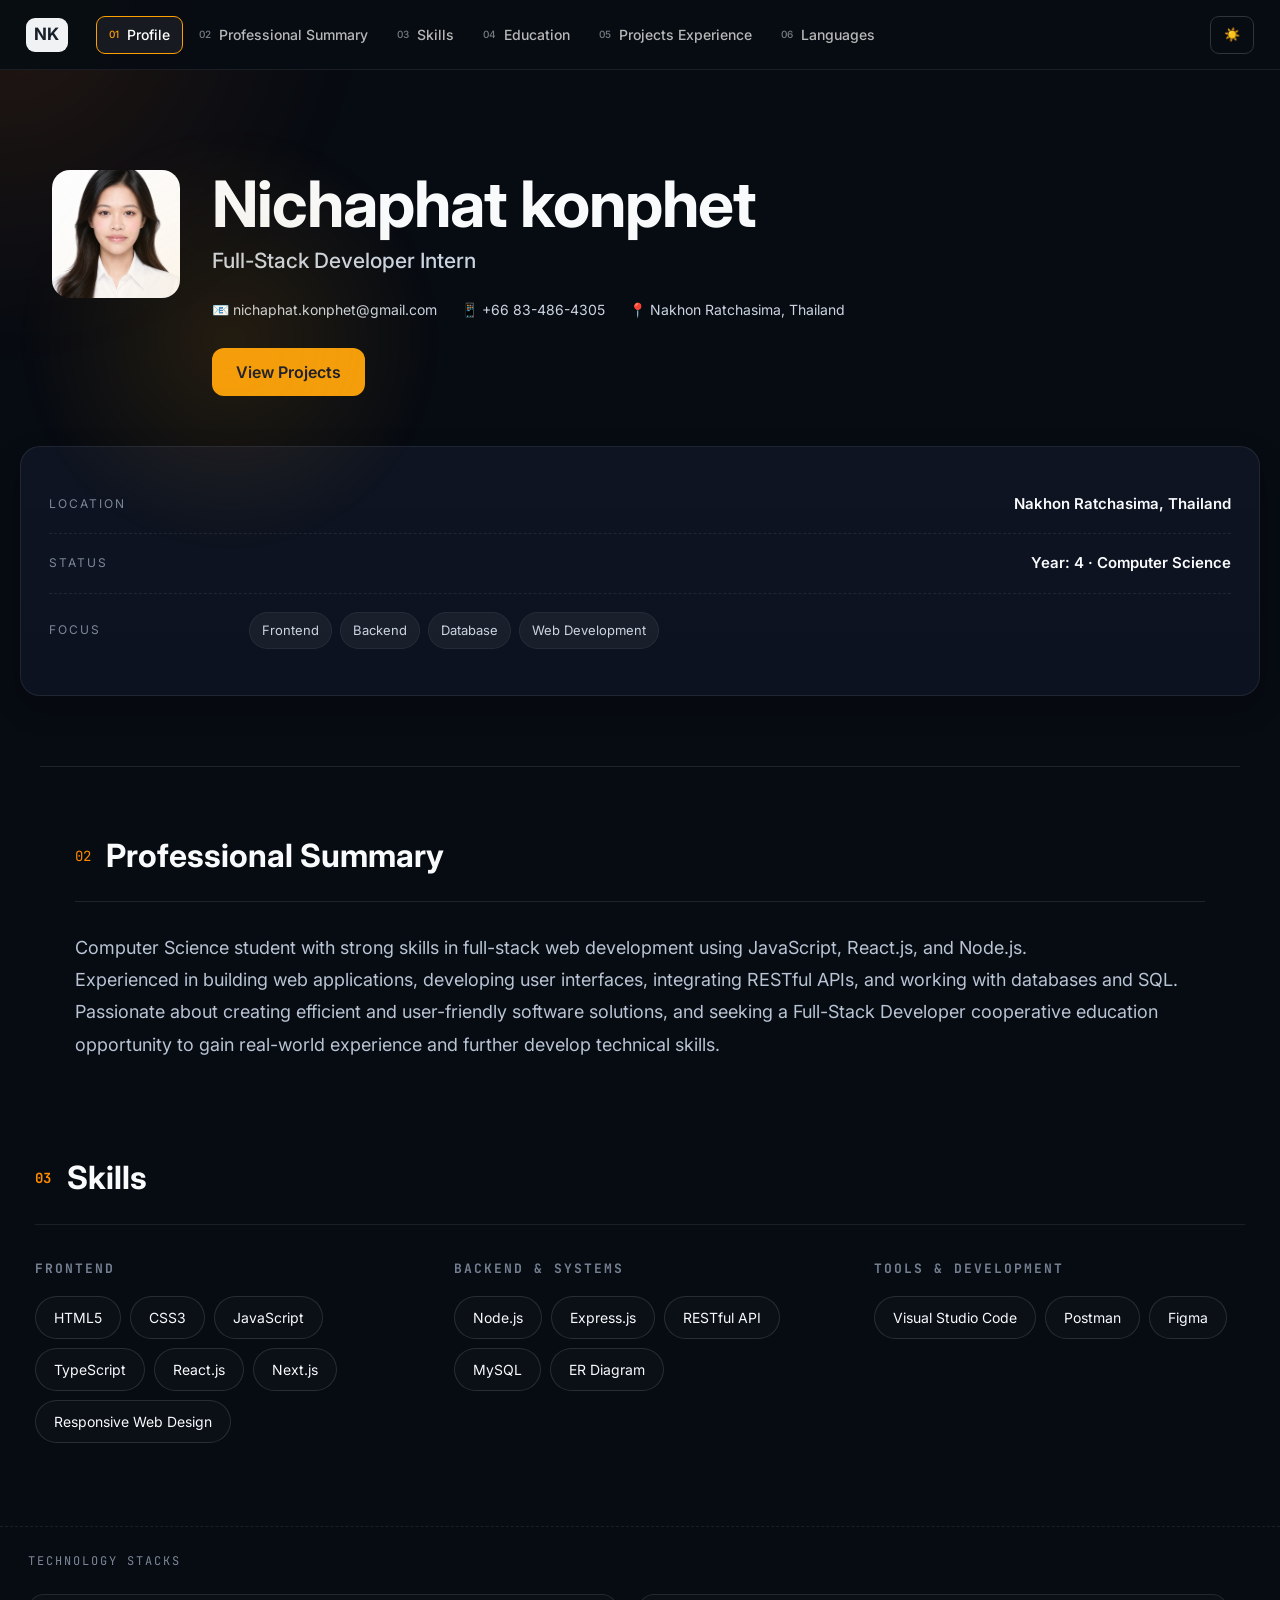
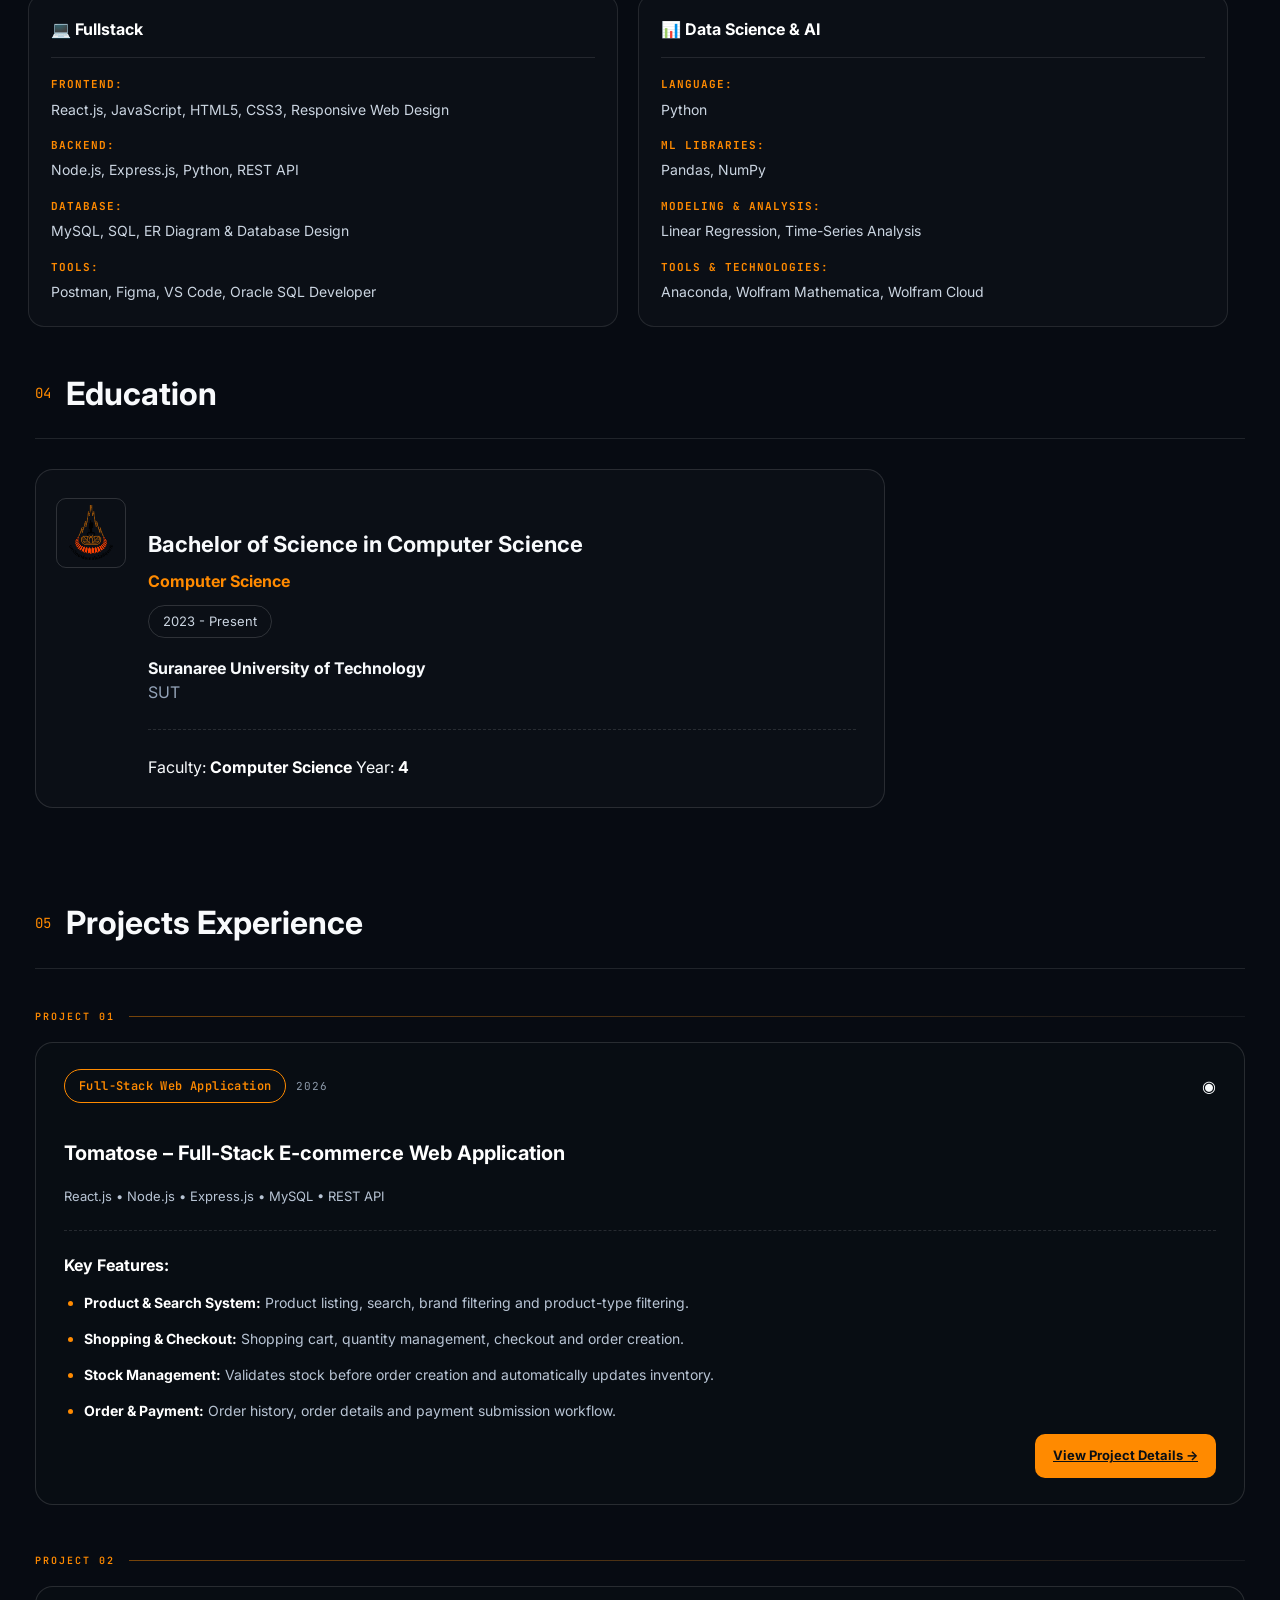
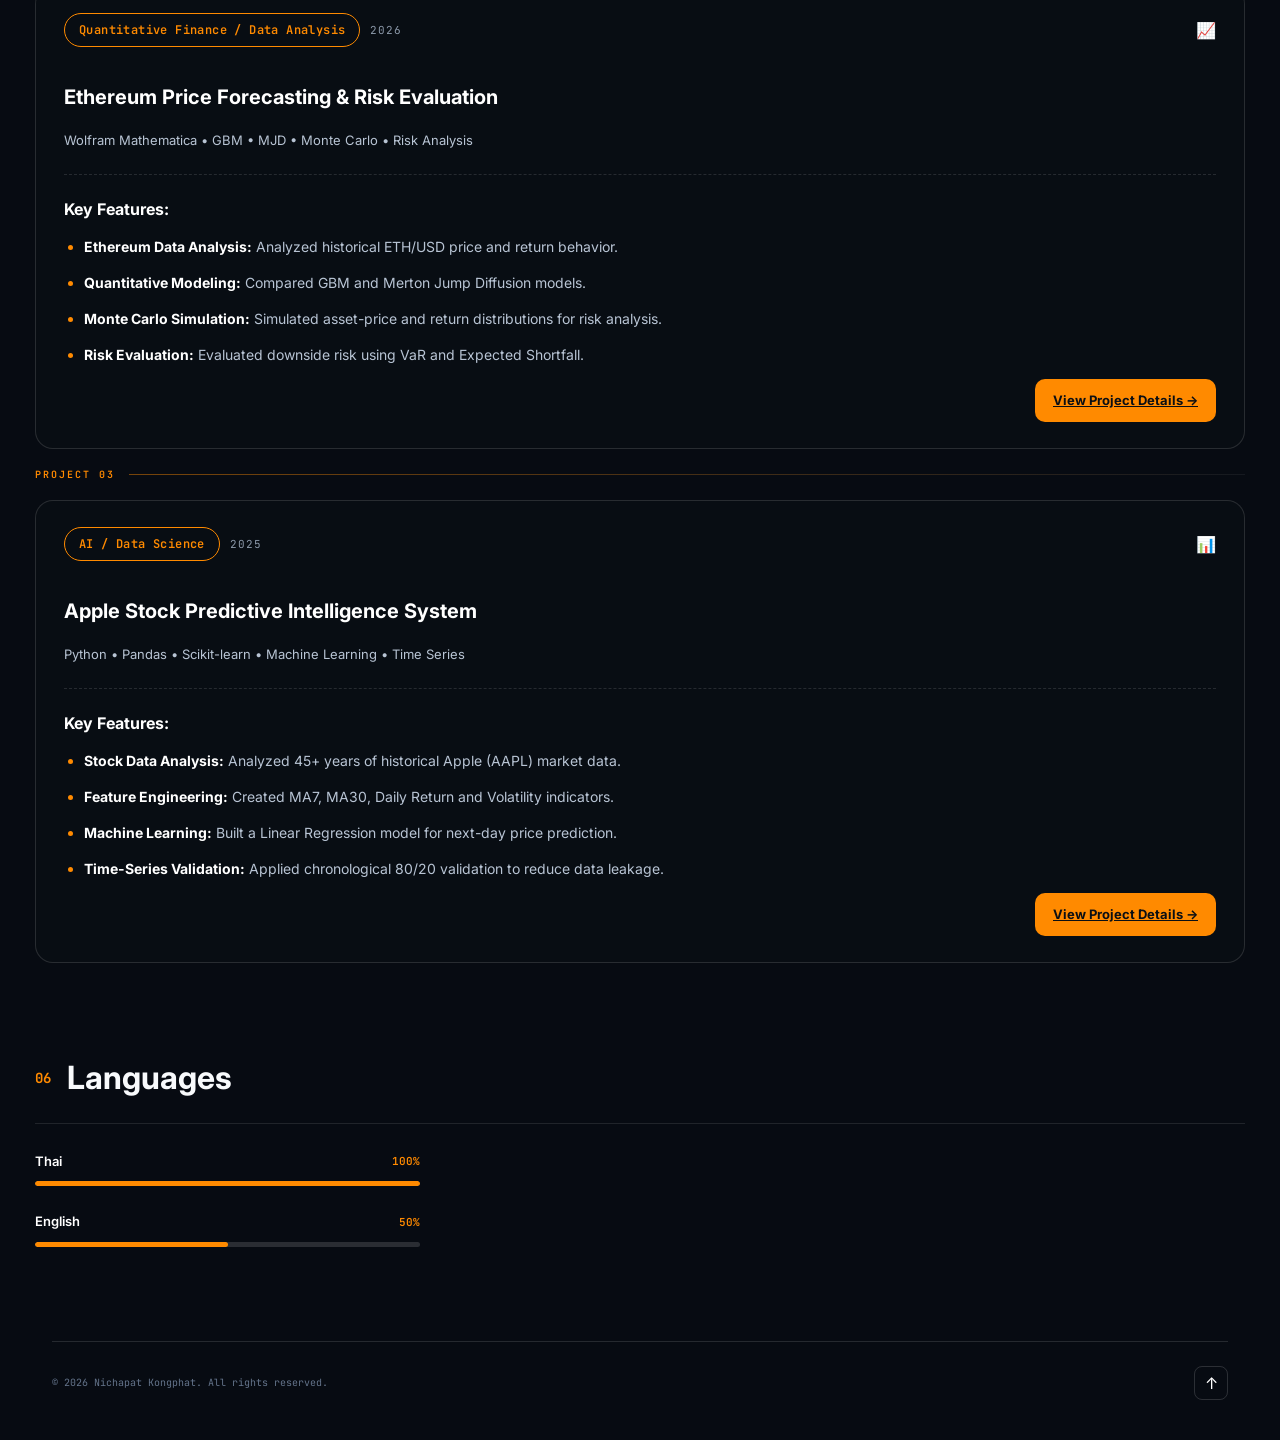
==== index.html @ 54380f52 "Upload portfolio website" ====
<!DOCTYPE html>
<html lang="en">

<head>
    <meta charset="UTF-8">
    <meta name="viewport" content="width=device-width, initial-scale=1.0">

    <title>My Portfolio</title>

    <link rel="stylesheet" href="style.css">
</head>

<!DOCTYPE html>
<html lang="en">

<head>
    <meta charset="UTF-8">
    <meta name="viewport" content="width=device-width, initial-scale=1.0">

    <title>My Portfolio</title>

    <link rel="stylesheet" href="style.css">

    <link rel="preconnect" href="https://fonts.googleapis.com">
<link rel="preconnect" href="https://fonts.gstatic.com" crossorigin>

<link href="https://fonts.googleapis.com/css2?family=Inter:wght@400;500;600;700;800&family=JetBrains+Mono:wght@400;500;700&display=swap" rel="stylesheet">

</head>

<body>
    <div class="mouse-glow"></div>
   <!-- ===== NAVBAR ===== -->
<header class="navbar">

    <div class="logo">NK</div>

    <nav>

        <a href="#profile" class="nav-link">
            <span>01</span> Profile
        </a>

        <a href="#summary" class="nav-link">
            <span>02</span> Professional Summary
        </a>

        <a href="#skills" class="nav-link">
            <span>03</span> Skills
        </a>

        <a href="#education" class="nav-link">
            <span>04</span> Education
        </a>

        <a href="#projects" class="nav-link">
            <span>05</span> Projects Experience
        </a>

        <a href="#languages" class="nav-link">
            <span>06</span> Languages
        </a>

    </nav>

    <div class="actions">
        <button id="themeBtn">☀️</button>
    </div>

</header>
    

    <!-- ===== HERO ===== -->
    <section id="profile" class="hero-section">
        <div class="hero-grid">
            <div class="profile-box">
                <img src="images/profile.png" alt="Profile">
            </div>

            <div class="hero-content">
                <h1>Nichaphat konphet</h1>
                <h2>Full-Stack Developer Intern</h2>

                <div class="contact-row">
                    <span>📧 nichaphat.konphet@gmail.com</span>
                    <span>📱 +66 83-486-4305</span>
                    <span>📍 Nakhon Ratchasima, Thailand</span>
                </div>

                <div class="hero-buttons">
                    <a href="#projects" class="btn btn-primary">View Projects</a>
                </div>
            </div>
        </div>
    </section>

    <!-- ===== INFO CARD ===== -->
    <section class="info-card">
        <div class="info-item">
            <div class="info-label">LOCATION</div>
            <div class="info-value right">Nakhon Ratchasima, Thailand</div>
        </div>

        <div class="info-item">
    <div class="info-label">STATUS</div>
    <div class="info-value right">
        Year: 4 · Computer Science
    </div>
</div>

        <div class="info-item focus-item">
    <div class="info-label">FOCUS</div>

    <div class="focus-tags">
        <span>Frontend</span>
        <span>Backend</span>
        <span>Database</span>
        <span>Web Development</span>
    </div>
</div>
    </section>

    <!-- ===== PROFESSIONAL SUMMARY ===== -->

<section id="summary" class="summary-section">

    <div class="section-title">
        <span>02</span>
        <h2>Professional Summary</h2>
    </div>

    <div class="summary-content">
        <p>
            Computer Science student with strong skills in full-stack web development
            using JavaScript, React.js, and Node.js.
        </p>

        <p>
            Experienced in building web applications, developing user interfaces,
            integrating RESTful APIs, and working with databases and SQL.
        </p>

        <p>
            Passionate about creating efficient and user-friendly software solutions,
            and seeking a Full-Stack Developer cooperative education opportunity
            to gain real-world experience and further develop technical skills.
        </p>

    </div>

</section>

<!-- ===== SKILLS ===== -->

<section id="skills" class="skills-section">

    <div class="section-title">

        <span>03</span>
        <h2>Skills</h2>

    </div>


    <div class="skills-grid">


        <!-- FRONTEND -->
        <div class="skill-group">

            <h3>FRONTEND</h3>

            <div class="skill-tags">

                <span>HTML5</span>
                <span>CSS3</span>
                <span>JavaScript</span>
                <span>TypeScript</span>
                <span>React.js</span>
                <span>Next.js</span>
                <span>Responsive Web Design</span>

            </div>

        </div>



        <!-- BACKEND -->
        <div class="skill-group">

            <h3>BACKEND & SYSTEMS</h3>

            <div class="skill-tags">

                <span>Node.js</span>
                <span>Express.js</span>
                <span>RESTful API</span>
                <span>MySQL</span>
                <span>ER Diagram</span>
                

            </div>

        </div>



        <!-- TOOLS -->
        <div class="skill-group">

            <h3>TOOLS & DEVELOPMENT</h3>

            <div class="skill-tags">

                
                <span>Visual Studio Code</span>
                <span>Postman</span>
                <span>Figma</span>
                

            </div>

        </div>


    </div>


</section>
 <!-- Divider -->
    <div class="skills-divider"></div>

    <!-- Technology Stacks Title -->
    <div class="technology-title">
        TECHNOLOGY STACKS
    </div>

    <!-- Cards -->
    <div class="tech-grid">

        <!-- Card 1 -->
        <div class="tech-card active">
            <h3>💻 Fullstack</h3>
            <div class="tech-line"></div>

            <h4>FRONTEND:</h4>
            <p> React.js, JavaScript, HTML5, CSS3,
        Responsive Web Design</p>

            <h4>BACKEND:</h4>
            <p>Node.js, Express.js, Python, REST API</p>

            <h4>DATABASE:</h4>
            <p>MySQL, SQL,
    ER Diagram & Database Design</p>

            <h4>TOOLS:</h4>
            <p>Postman,
    Figma, VS Code,
    Oracle SQL Developer</p>
        </div>

        <!-- Card 2 -->
        <div class="tech-card">
            <h3>📊 Data Science & AI</h3>
            <div class="tech-line"></div>

            <h4>LANGUAGE:</h4>
            <p>Python</p>

            <h4>ML LIBRARIES:</h4>
            <p>Pandas, NumPy</p>

            <h4>MODELING & ANALYSIS:</h4>
            <p>Linear Regression,
    Time-Series Analysis</p>

            <h4>TOOLS & TECHNOLOGIES:</h4>
            <p>Anaconda,
    Wolfram Mathematica,
    Wolfram Cloud</p>

        </div>

    </div>

</section>
<!-- ===== EDUCATION ===== -->

<section id="education" class="education-section">


    <div class="section-title">

        <span>04</span>

        <h2>Education</h2>

    </div>



    <div class="education-card">


        <div class="education-logo">

            <img src="images/university-logo.png">

        </div>



        <div class="education-content">


            <h3>
                Bachelor of Science in Computer Science
            </h3>


            <h4>
                Computer Science
            </h4>


            <span class="year">
                 2023 - Present
            </span>



            <h5>
                Suranaree University of Technology
            </h5>


            <p class="short-name">
                SUT
            </p>



            <div class="education-line"></div>



            <div class="education-info">

                <span>
                    Faculty:
                    <b>Computer Science</b>
                </span>


                <span>
                    Year:
                    <b>4</b>
                </span>


            </div>


        </div>


    </div>


</section>
<!-- =================================================
     05 PROJECTS EXPERIENCE
================================================= -->

<section id="projects" class="projects-section">

    <!-- SECTION TITLE -->
    <div class="section-title">
        <span>05</span>
        <h2>Projects Experience</h2>
    </div>


    <div class="projects-list">


        <!-- =================================================
             PROJECT 01 : TOMATOSE
        ================================================= -->

        <div class="project-wrapper">

            <div class="project-number">
                <span>PROJECT 01</span>
                <div></div>
            </div>


            <div class="project-card project-card-premium">

                <div class="project-card-top">

                    <div class="project-badge-wrap">

                        <span class="project-pill">
                            Full-Stack Web Application
                        </span>

                        <span class="project-year">
                            2026
                        </span>

                    </div>

                    <span class="project-icon">◉</span>

                </div>


                <h3 class="project-title">
                    Tomatose – Full-Stack E-commerce Web Application
                </h3>


                <div class="project-tech-inline">
                    React.js • Node.js • Express.js • MySQL • REST API
                </div>


                <div class="project-divider"></div>


                <h4 class="project-subtitle">
                    Key Features:
                </h4>


                <ul class="project-feature-list">

                    <li>
                        <strong>Product & Search System:</strong>
                        Product listing, search, brand filtering and product-type filtering.
                    </li>

                    <li>
                        <strong>Shopping & Checkout:</strong>
                        Shopping cart, quantity management, checkout and order creation.
                    </li>

                    <li>
                        <strong>Stock Management:</strong>
                        Validates stock before order creation and automatically updates inventory.
                    </li>

                    <li>
                        <strong>Order & Payment:</strong>
                        Order history, order details and payment submission workflow.
                    </li>

                </ul>


                <div class="project-card-bottom">

                    <a
                        href="tomatose-project.html"
                        class="project-detail-btn">

                        View Project Details →

                    </a>

                </div>

            </div>

        </div>



        <!-- =================================================
             PROJECT 02 : ETHEREUM
        ================================================= -->

        <div class="project-wrapper">

            <div class="project-number">
                <span>PROJECT 02</span>
                <div></div>
            </div>


            <div class="project-card project-card-premium">

                <div class="project-card-top">

                    <div class="project-badge-wrap">

                        <span class="project-pill">
                            Quantitative Finance / Data Analysis
                        </span>

                        <span class="project-year">
                            2026
                        </span>

                    </div>

                    <span class="project-icon">📈</span>

                </div>


                <h3 class="project-title">
                    Ethereum Price Forecasting & Risk Evaluation
                </h3>


                <div class="project-tech-inline">
                    Wolfram Mathematica • GBM • MJD • Monte Carlo • Risk Analysis
                </div>


                <div class="project-divider"></div>


                <h4 class="project-subtitle">
                    Key Features:
                </h4>


                <ul class="project-feature-list">

                    <li>
                        <strong>Ethereum Data Analysis:</strong>
                        Analyzed historical ETH/USD price and return behavior.
                    </li>

                    <li>
                        <strong>Quantitative Modeling:</strong>
                        Compared GBM and Merton Jump Diffusion models.
                    </li>

                    <li>
                        <strong>Monte Carlo Simulation:</strong>
                        Simulated asset-price and return distributions for risk analysis.
                    </li>

                    <li>
                        <strong>Risk Evaluation:</strong>
                        Evaluated downside risk using VaR and Expected Shortfall.
                    </li>

                </ul>


                <div class="project-card-bottom">

                    <a
                        href="ethereum-project.html"
                        class="project-detail-btn">

                        View Project Details →

                    </a>

                </div>

            </div>

<!-- =================================================
     PROJECT 03 : APPLE STOCK AI
================================================= -->

<div class="project-wrapper">

    <div class="project-number">
        <span>PROJECT 03</span>
        <div></div>
    </div>


    <div class="project-card project-card-premium">

        <div class="project-card-top">

            <div class="project-badge-wrap">

                <span class="project-pill">
                    AI / Data Science
                </span>

                <span class="project-year">
                    2025
                </span>

            </div>

            <span class="project-icon">
                📊
            </span>

        </div>


        <h3 class="project-title">
            Apple Stock Predictive Intelligence System
        </h3>


        <div class="project-tech-inline">
            Python • Pandas • Scikit-learn • Machine Learning • Time Series
        </div>


        <div class="project-divider"></div>


        <h4 class="project-subtitle">
            Key Features:
        </h4>


        <ul class="project-feature-list">

            <li>
                <strong>Stock Data Analysis:</strong>
                Analyzed 45+ years of historical Apple (AAPL) market data.
            </li>

            <li>
                <strong>Feature Engineering:</strong>
                Created MA7, MA30, Daily Return and Volatility indicators.
            </li>

            <li>
                <strong>Machine Learning:</strong>
                Built a Linear Regression model for next-day price prediction.
            </li>

            <li>
                <strong>Time-Series Validation:</strong>
                Applied chronological 80/20 validation to reduce data leakage.
            </li>

        </ul>


        <div class="project-card-bottom">

            <a
                href="apple-project.html"
                class="project-detail-btn">

                View Project Details →

            </a>

        </div>

</section>


<!-- =================================================
     LANGUAGES
================================================= -->

<section id="languages" class="languages-section">

    <div class="section-title">
        <span>06</span>
        <h2>Languages</h2>
    </div>

    <div class="languages-content">

        <div class="language-item">

            <div class="language-header">
                <span>Thai</span>
                <span class="language-percent">100%</span>
            </div>

            <div class="language-progress">
                <div
                    class="language-progress-fill"
                    style="width:100%;">
                </div>
            </div>

        </div>


        <div class="language-item">

            <div class="language-header">
                <span>English</span>
                <span class="language-percent">50%</span>
            </div>

            <div class="language-progress">
                <div
                    class="language-progress-fill"
                    style="width:50%;">
                </div>
            </div>

        </div>

    </div>

</section>

<!-- =================================================
     FOOTER
================================================= -->

<footer class="footer">

    <div class="footer-content">

        <p>
           © 2026 Nichapat Kongphat. All rights reserved.
        </p>


        <a href="#profile"
           class="back-to-top"
           aria-label="Back to top">

            ↑

        </a>

    </div>

</footer>


<!-- =================================================
     JAVASCRIPT
================================================= -->

<script src="script.js"></script>

</body>

</html>
---- style.css ----
* {
    margin: 0;
    padding: 0;
    box-sizing: border-box;
}

html {
    scroll-behavior: smooth;
}

body {
    font-family: 'Inter', sans-serif;
    background: #070b12;
    color: #f8fafc;
    min-height: 100vh;
    line-height: 1.5;
}
body {

    padding-top: 80px;

}

/* ===== NAVBAR ===== */

.navbar {

    position: fixed;

    top: 0;
    left: 0;

    width: 100%;

    height: 70px;

    display: flex;

    align-items: center;

    background: rgba(10, 14, 20, 0.85);

    backdrop-filter: blur(14px);

    -webkit-backdrop-filter: blur(14px);

    border-bottom: 1px solid rgba(255,255,255,0.12);

    z-index: 1000;

}


/* ===== LOGO ===== */

.navbar .logo {
    width: 42px;
    height: 34px;

    flex-shrink: 0;

    display: flex;
    align-items: center;
    justify-content: center;

    background: #f1f2f4;
    color: #18202b;

    border-radius: 9px;

    font-size: 17px;
    font-weight: 700;
}


/* ===== MENU ===== */

.navbar nav {
    display: flex;
    align-items: center;

    flex: 1;
    min-width: 0;

    margin-left: 16px;
    gap: 2px;

    white-space: nowrap;
    overflow-x: auto;
}
.navbar nav::-webkit-scrollbar {
    display: none;
}


/* ทุกเมนู */

.navbar nav a {
    height: 38px;

    display: flex;
    align-items: center;

    padding: 0 11px;

    box-sizing: border-box;

    border: 1px solid transparent;
    border-radius: 9px;

    color: #b8b8b8;

    font-size: 14px;
    font-weight: 500;

    text-decoration: none;
    white-space: nowrap;

    transition:
        transform 0.2s ease,
        color 0.2s ease,
        border-color 0.2s ease,
        background-color 0.2s ease;
}


/* ตัวเลข */

.navbar nav a span {
    margin-right: 8px;

    color: #777b82;

    font-size: 10px;
    font-weight: 500;

    transition: color 0.2s ease;
}


/* ===== HOVER ===== */

.navbar nav a:hover {
    transform: translateY(-3px);

    color: #ffffff;
}

.navbar nav a:hover span {
    color: #ff9f00;
}


/* ===== ACTIVE ===== */

.navbar nav a.active {
    background: #171a20;
    border-color: #ff9f00;
    color: #ffffff;
}

.navbar nav a.active span {
    color: #ff9f00;
}


/* ===== RIGHT BUTTONS ===== */

.navbar .actions {
    margin-left: auto;

    display: flex;
    align-items: center;

    gap: 8px;
}


.navbar .actions button {
    width: 44px;
    height: 38px;

    display: flex;
    align-items: center;
    justify-content: center;

    padding: 0;

    background: transparent;

    color: #d7d7d7;

    border: 1px solid #30343b;
    border-radius: 9px;

    font-size: 13px;
    font-weight: 600;

    cursor: pointer;

    transition:
        transform 0.2s ease,
        border-color 0.2s ease,
        color 0.2s ease;
}


.navbar .actions button:hover {
    transform: translateY(-3px);

    border-color: #ff9f00;
    color: #ffffff;
}

/* ===== HERO ===== */
.hero-section {
    max-width: 1280px;
    margin: 0 auto;
    padding: 90px 32px 28px;
    position: relative;
}
.hero-section {

    padding-top: 80px;

}

.hero-section::before {
    content: "";
    position: absolute;
    left: 0;
    top: 50px;
    width: 420px;
    height: 420px;
    background: radial-gradient(circle, rgba(245, 158, 11, 0.12), transparent 70%);
    filter: blur(10px);
    pointer-events: none;
}

.profile-box {
    width: 130px;
    height: 130px;
    margin-top: -6px;
}

.profile-box {
    width: 92px;
    height: 92px;
    display: flex;
    align-items: flex-start;
    justify-content: center;
    margin-top: -70px;
}

.hero-grid {
    display: grid;
    grid-template-columns: 90px 1fr;
    gap: 22px;
    align-items: start;
}

.hero-content h1 {
    font-size: 64px;
    line-height: 1.05;
    font-weight: 700;
    letter-spacing: -1px;
    margin-bottom: 8px;
}

.hero-content h2 {
    font-size: 21px;
    color: #cbd5e1;
    font-weight: 500;
    margin-bottom: 22px;
}

.contact-row {
    display: flex;
    flex-wrap: wrap;
    gap: 28px;
    color: #cbd5e1;
    font-size: 14px;
    margin-bottom: 28px;
}

.hero-buttons {
    display: flex;
    flex-wrap: wrap;
    gap: 12px;
}

.btn {
    text-decoration: none;
    height: 48px;
    display: inline-flex;
    align-items: center;
    justify-content: center;
    padding: 0 24px;
    border-radius: 12px;
    font-size: 16px;
    font-weight: 600;
    transition: transform 0.22s ease, box-shadow 0.22s ease, background 0.22s ease, border-color 0.22s ease;
}
.btn:hover {
    transform: translateY(-4px) scale(1.04);
}

.btn-primary:hover {
    transform: translateY(-4px) scale(1.04);
    box-shadow: 0 10px 25px rgba(255, 138, 0, 0.35);
}

.btn-outline:hover {
    transform: translateY(-4px) scale(1.04);
    box-shadow: 0 10px 20px rgba(255, 255, 255, 0.08);
}
.btn-small:hover {
    transform: translateY(-4px) scale(1.08);
    box-shadow: 0 10px 20px rgba(255, 138, 0, 0.18);
}
.btn {
    transition: transform 0.25s cubic-bezier(0.2, 0.8, 0.2, 1),
                box-shadow 0.25s ease,
                background 0.25s ease,
                border-color 0.25s ease;
}
.btn-primary {
    background: #f59e0b;
    color: #0f172a;
    min-width: 145px;
}

.btn-primary:hover {
    background: #fbbf24;
}

.btn-outline {
    border: 1px solid rgba(255,255,255,0.18);
    color: #ffffff;
    min-width: 118px;
}

.btn-outline:hover {
    background: rgba(255,255,255,0.04);
}

.btn-small {
    width: 48px;
    padding: 0;
    border: 1px solid rgba(255,255,255,0.18);
    color: #ffffff;
}

.btn-small:hover {
    background: rgba(255,255,255,0.04);
}

/* ===== INFO CARD ===== */
.info-card {
    max-width: 1280px;
    margin: 26px auto 70px;
    padding: 26px 28px;
    border-radius: 20px;
    border: 1px solid rgba(255,255,255,0.08);
    background:
        linear-gradient(180deg, rgba(255,255,255,0.02), rgba(255,255,255,0.01)),
        rgba(15, 23, 42, 0.45);
    box-shadow: 0 12px 30px rgba(0,0,0,0.18);
}
.info-item {

    display: grid;

    grid-template-columns: 180px 1fr;

    gap: 20px;

    padding: 18px 0;

    border-bottom: 1px dashed rgba(255,255,255,0.08);

    align-items: center;

}
.info-item:last-child {
    border-bottom: none;
}

.info-label {
    color: #7c8798;
    font-size: 12px;
    letter-spacing: 2px;
}

.info-value {
    color: #f8fafc;
    font-size: 15px;
    font-weight: 600;
}

.info-value.right {

    text-align: right;

}

.focus-item {

    grid-template-columns: 180px 1fr;

}

.focus-tags {
    display: flex;
    flex-wrap: wrap;
    gap: 10px;
}

.focus-tags span {
    padding: 8px 12px;
    border-radius: 999px;
    background: rgba(255,255,255,0.05);
    color: #cbd5e1;
    font-size: 13px;
    border: 1px solid rgba(255,255,255,0.06);
}

/* ===== CONTENT SECTION PLACEHOLDER ===== */
section[id="skills"],
section[id="education"],
section[id="projects"],
section[id="languages"],
section[id="contact"] {
    max-width: 1280px;
    margin: 0 auto;
    padding: 48px 32px;
}

section[id="skills"] h2,
section[id="education"] h2,
section[id="projects"] h2,
section[id="languages"] h2,
section[id="contact"] h2 {
    font-size: 32px;
    margin-bottom: 16px;
}

/* ===== LIGHT MODE ===== */
body.light-mode {
    background: #f8fafc;
    color: #0f172a;
}

body.light-mode .navbar {
    background: rgba(255,255,255,0.95);
    border-bottom: 1px solid rgba(15,23,42,0.08);
}

body.light-mode .navbar nav a {
    color: #475569;
}

body.light-mode .navbar nav a.active,
body.light-mode .navbar nav a:hover {
    background: rgba(15,23,42,0.05);
    color: #0f172a;
}

body.light-mode .actions button {
    color: #0f172a;
    border-color: rgba(15,23,42,0.12);
}

body.light-mode .btn-outline,
body.light-mode .btn-small {
    color: #0f172a;
    border-color: rgba(15,23,42,0.12);
}

body.light-mode .btn-outline:hover,
body.light-mode .btn-small:hover {
    background: rgba(15,23,42,0.04);
}

body.light-mode .info-card {
    background: rgba(255,255,255,0.9);
    border: 1px solid rgba(15,23,42,0.08);
}

body.light-mode .info-label {
    color: #64748b;
}

body.light-mode .focus-tags span {
    background: rgba(15,23,42,0.05);
    color: #334155;
}
/* ===== INFO CARD RESPONSIVE ===== */


/* Tablet */
@media (max-width:1024px) {

    .info-card {
        margin: 24px 20px 60px;
    }


    .info-item {

        grid-template-columns: 140px 1fr;

    }

}



/* Mobile */
@media (max-width:600px) {


    .info-card {

        margin: 20px 15px 50px;

        padding: 20px;

        border-radius: 16px;

    }


    .info-item {

        display:flex;

        flex-direction:column;

        align-items:flex-start;

        gap:10px;

        padding:16px 0;

    }


    .info-label {

        font-size:11px;

    }


    .info-value {

        font-size:14px;

        width:100%;

    }


    .info-value.right {

        text-align:left;

    }


    .focus-item {

        display:flex;

        flex-direction:column;

    }


    .focus-tags {

        width:100%;

        gap:8px;

    }


    .focus-tags span {

        font-size:12px;

        padding:7px 10px;

    }

}
/* ===== DESKTOP NAVBAR ===== */

.navbar nav {

    display:flex;

    align-items:center;

    gap:2px;

}

/* ===== MOUSE ORANGE GLOW ===== */

.mouse-glow {
    position: fixed;

    left: 0;
    top: 0;

    width: 700px;
    height: 700px;

    background: radial-gradient(
        circle,
        rgba(249, 115, 22, 0.12) 0%,
        rgba(249, 115, 22, 0.06) 35%,
        transparent 70%
    );

    border-radius: 50%;

    pointer-events: none;

    transform: translate(-50%, -50%);

    filter: blur(30px);

    z-index: 0;
}
.summary-section {

    max-width:1280px;

    margin:0 auto;

    padding:70px 0;

    border-top:1px solid rgba(255,255,255,0.1);

}


.section-title {
    display:flex;
    align-items:center;
    gap:15px;

    padding-bottom:25px;

    border-bottom:1px solid rgba(255,255,255,0.1);
}


.section-title h2 {
    margin: 0;
    font-size: 32px !important;
    font-weight: 700;
    line-height: 1.2;
}


.section-title > span {
    color:#ff8a00;
    font-size:14px !important;
    font-family:'JetBrains Mono', monospace;
}


.summary-content {
    margin-top: 30px;
    margin-left: 0;

    width: 100%;
    max-width: 100%;

    color: #b8c4d4;
    font-size: 16px;
    line-height: 1.7;
}
/* ===== TECHNOLOGY STACKS ===== */

.tech-section {
    max-width: 1280px;
    margin: 0 auto;
    padding: 20px 32px 70px;
}

.tech-label {
    margin-left: 0 !important;
    padding-left: 0 !important;
}


.tech-grid {
    display: grid;

    grid-template-columns: repeat(2, minmax(0, 1fr));

    gap: 24px;

    width: 100%;

    margin-left: 0 !important;
    padding-left: 0 !important;
}


/* Card */
.tech-card {
    min-height: 460px;

    padding: 30px 32px;

    border: 1px solid rgba(255, 255, 255, 0.13);
    border-radius: 18px;

    background: rgba(10, 14, 20, 0.72);

    transition:
        transform 0.3s ease,
        border-color 0.3s ease,
        box-shadow 0.3s ease,
        background 0.3s ease;
}


/* Hover */
.tech-card:hover {
    transform: translateY(-6px);

    border-color: rgba(255, 138, 0, 0.55);

    box-shadow:
        0 15px 40px rgba(0, 0, 0, 0.25),
        0 0 35px rgba(255, 138, 0, 0.08);

    background: rgba(15, 18, 24, 0.88);
}


/* Card Title */
.tech-card h3 {
    font-size: 18px;
    color: #ffffff;
    margin-bottom: 20px;
}


/* Line */
.tech-line {
    width: 100%;
    height: 1px;

    background: rgba(255, 255, 255, 0.13);

    margin-bottom: 26px;
}


/* Orange Subtitle */
.tech-detail h4 {
    font-family: 'JetBrains Mono', monospace;

    color: #ff8a00;

    font-size: 12px;
    letter-spacing: 1px;

    margin-top: 22px;
    margin-bottom: 7px;
}


/* Description */
.tech-detail p {
    color: #b9c5d4;

    font-size: 15px;

    line-height: 1.55;

    margin: 0;
}


/* Responsive */
@media(max-width:768px){

    .tech-grid{
        grid-template-columns:1fr;
    }

}
/* ===== SKILLS SECTION ===== */
.skills-section {
    max-width: 1280px;
    margin: 0 auto;
    padding: 60px 32px 80px;
}

.skills-section .section-title {
    display: flex;
    align-items: center;
    gap: 16px;
    padding-bottom: 26px;
    border-bottom: 1px solid rgba(255,255,255,0.08);
}

.skills-section .section-title span {
    color: #ff8a00;
    font-size: 14px;
    font-family: 'JetBrains Mono', monospace;
    font-weight: 700;
}

.skills-section .section-title h2 {
    font-size: 42px;
    font-weight: 700;
    margin: 0;
}

/* Top grid */
.skills-grid {
    display: grid;
    grid-template-columns: repeat(3, 1fr);
    gap: 48px;
    margin-top: 34px;
}

.skill-group h3 {
    color: #748092;
    font-size: 13px;
    letter-spacing: 2px;
    font-family: 'JetBrains Mono', monospace;
    margin-bottom: 18px;
}

.skill-tags {
    display: flex;
    flex-wrap: wrap;
    gap: 12px;
}

.skill-tags span {
    padding: 10px 18px;
    border-radius: 999px;
    border: 1px solid rgba(255,255,255,0.12);
    background: rgba(255,255,255,0.02);
    color: #f8fafc;
    font-size: 14px;
    transition: 0.25s ease;
}

.skill-tags span:hover {

    background: #ff8a00;

    color: #111827;

    border-color: #ff8a00;

    transform: translateY(-3px);

    box-shadow:
    0 0 20px rgba(255,138,0,0.35);

}

/* Divider */
.skills-divider {

    margin: 35px 0 25px;

    border-top: 1px dashed rgba(255,255,255,0.08);

}

/* ===== TECHNOLOGY STACKS ===== */

.technology-title {

    margin-bottom: 24px;

    color: #7c8798;

    font-size: 12px;

    letter-spacing: 2px;

    font-family: 'JetBrains Mono', monospace;

}

.tech-grid {

    display:grid;

    grid-template-columns:repeat(3,1fr);

    gap:20px;

}

.tech-card {

    padding: 22px;

    min-height: 0;

    height: auto;

    border-radius: 16px;

    border: 1px solid rgba(255,255,255,0.10);

    background: rgba(255,255,255,0.02);

}
.tech-card h3 {
    font-size: 16px;
    margin-bottom: 16px;
}

.tech-line {
    height: 1px;
    background: rgba(255,255,255,0.10);
    margin-bottom: 18px;
}

.tech-card h4 {
    color: #ff8a00;
    font-size: 11px;
    letter-spacing: 1px;
    font-family: 'JetBrains Mono', monospace;

    margin-top: 16px;
    margin-bottom: 6px;
}

.tech-card p {

    font-size:14px;

    line-height:1.6;

    color:#cbd5e1;

}

/* Responsive */
@media (max-width: 950px) {
    .skills-grid,
    .tech-grid {
        grid-template-columns: 1fr;
    }

    .tech-card {
        min-height: auto;
    }
}
/* ===== EDUCATION ===== */

.education-section {

    max-width: 1280px;

    margin: 0 auto;

    padding: 60px 32px;

}



.education-card {

    width: 100%;
    max-width: 100%;

    margin: 30px auto 0;

    display: flex;

    align-items: flex-start;

    gap: 28px;

    padding: 28px;

    border-radius: 18px;

    border: 1px solid rgba(255,255,255,0.12);

    background: rgba(255,255,255,0.02);

    transition:
        transform .3s ease,
        border-color .3s ease,
        box-shadow .3s ease;

}


/* Hover */

.education-card:hover {

    transform: translateY(-8px);

    border-color: #ff8a00;

    box-shadow:
        0 15px 40px rgba(255,138,0,0.15);

}


.education-logo {

    width:70px;
    height:70px;

    flex-shrink:0;

    display:flex;
    align-items:center;
    justify-content:center;

    border-radius:10px;

    border:1px solid rgba(255,255,255,0.15);

}


.education-logo img {

    width:55px;
    height:55px;

    object-fit:contain;

}


.education-content {

    flex:1;

}


.education-content h3 {

    font-size:22px;

    margin:0 0 8px 0;

}


.education-content h4 {

    color:#ff8a00;

    font-size:16px;

    margin-bottom:12px;

}



.year {

    display:inline-block;

    padding:6px 14px;

    border-radius:20px;

    border:
    1px solid rgba(255,255,255,0.15);

    color:#cbd5e1;

    font-size:13px;

}



.education-content h5 {

    margin-top:18px;

    font-size:16px;

}



.short-name {

    color:#94a3b8;

}



.education-line {

    margin:25px 0;

    border-top:
    1px dashed rgba(255,255,255,0.12);

}


.education-info b {

    color:#ffffff;

}
/* ===== PROJECTS ===== */

.projects-section {

    max-width:1280px;

    margin:auto;

    padding:70px 32px;

}



.project-grid {

    display:grid;

    grid-template-columns:1.5fr 1fr;

    gap:22px;

    margin-top:30px;

}



.project-card {

    padding:26px;

    border-radius:18px;

    border:
    1px solid rgba(255,255,255,0.12);

    background:
    rgba(255,255,255,0.02);

    transition:.3s;

}



.project-card:hover {

    transform:translateY(-6px);

    border-color:#ff8a00;

    box-shadow:
    0 0 35px rgba(255,138,0,0.12);

}



.project-header {

    display:flex;

    justify-content:space-between;

}



.project-tag {

    padding:6px 16px;

    border-radius:20px;

    color:#ff8a00;

    border:
    1px solid #ff8a00;

    font-size:12px;

}



.project-card h3 {

    margin-top:18px;

    font-size:20px;

}



.project-stack {

    margin-top:18px;

    color:#9caec3;

    font-family:'JetBrains Mono', monospace;

    font-size:13px;

}



.project-line {

    border-top:
    1px solid rgba(255,255,255,0.1);

    margin:22px 0;

}



.project-card h4 {

    color:white;

}



.project-card ul {

    padding-left:20px;

}



.project-card li {

    margin-bottom:12px;

    color:#cbd5e1;

    line-height:1.5;

}



.project-card li::marker {

    color:#ff8a00;

}



.project-card button {

    margin-top:20px;

    float:right;

    background:#ff8a00;

    border:none;

    padding:12px 20px;

    border-radius:10px;

    cursor:pointer;

}



.project-card button:hover {

    transform:translateY(-3px);

}



@media(max-width:900px){

    .project-grid{

        grid-template-columns:1fr;

    }

}
/* ===== LANGUAGES ===== */

.languages-section {
    max-width: 420px;
    margin: 0 auto;
    padding: 60px 32px 80px;
}

.languages-section .section-title {
    display: flex;
    align-items: center;
    gap: 16px;
    padding-bottom: 25px;
    border-bottom: 1px solid rgba(255,255,255,0.10);
}

.languages-section .section-title span {
    color: #ff8a00;
    font-family: 'JetBrains Mono', monospace;
    font-size: 14px;
    font-weight: 700;
}

.languages-section .section-title h2 {
    font-size: 36px;
    margin: 0;
}

.language-list {
    max-width: 420px;
    margin-top: 32px;
}

.language-item {
    margin-bottom: 30px;
}

.language-head {
    display: flex;
    justify-content: space-between;
    align-items: center;
    margin-bottom: 10px;
    font-size: 15px;
    font-weight: 600;
}

.language-percent {
    color: #ff8a00;
    font-family: 'JetBrains Mono', monospace;
    font-size: 13px;
}

.language-bar {
    width: 100%;
    height: 6px;
    background: rgba(255,255,255,0.14);
    border-radius: 999px;
    overflow: hidden;
}

.language-progress {
    height: 100%;
    background: #ff8a00;
    border-radius: 999px;
}

.language-progress.thai {
    width: 100%;
}

.language-progress.english {
    width: 50%;
}
/* ===== FOOTER ===== */

.footer {

    max-width:1280px;

    margin:0 auto;

    padding:35px 32px 45px;

}


.footer-line {

    border-top:
    1px solid rgba(255,255,255,0.12);

    margin-bottom:28px;

}


.footer-content {

    display:flex;

    justify-content:space-between;

    align-items:center;

}


.footer-content p {

    color:#64748b;

    font-size:12px;

    font-family:'JetBrains Mono', monospace;

    margin:0;

}


.back-top {

    width:40px;

    height:40px;

    display:flex;

    align-items:center;

    justify-content:center;

    border-radius:10px;

    border:
    1px solid rgba(255,255,255,0.15);

    color:#ffffff;

    text-decoration:none;

    transition:.25s;

}


.back-top:hover {

    background:#ff8a00;

    color:#111827;

    border-color:#ff8a00;

    transform:translateY(-4px);

}
/* ===== MOBILE ===== */

@media (max-width: 600px) {


    body {
        padding-top: 70px;
    }


    /* Navbar */

   .navbar {

    height:70px;

    padding:0 12px;

    display:flex;

    align-items:center;

    flex-wrap:nowrap;

}
@media(max-width:600px){

    .hero-grid{

        grid-template-columns:1fr;

    }


    .info-card{

        width:auto;

    }

}


    .logo {

        width:38px;

        height:32px;

        font-size:15px;

    }


   .navbar nav {

    display:flex;

    flex:1;

    overflow-x:auto;

    white-space:nowrap;

    gap:2px;

}


    .actions button {

        width:38px;

        height:34px;

    }



    /* Hero */

    .hero-section {

        padding:50px 20px 30px;

    }


    .hero-grid {

        display:flex;

        flex-direction:column;

        align-items:flex-start;

        gap:18px;

    }


    .profile-box {

        width:90px;

        height:90px;

        margin-top:0;

    }


    .profile-box img {

        width:90px;

        height:90px;

    }


    .hero-content h1 {

        font-size:38px;

        line-height:1.1;

    }


    .hero-content h2 {

        font-size:18px;

    }


    .contact-row {

        flex-direction:column;

        gap:10px;

    }



    /* Buttons */

    .hero-buttons {

        width:100%;

    }


    .btn {

        width:100%;

    }



    /* Info Card */

    .info-card {

        margin:20px;

        padding:20px;

    }


    .info-item {

        grid-template-columns:1fr;

        gap:8px;

    }


    .info-value.right {

        text-align:left;

    }



    /* Skills */

    .skills-grid,

    .tech-grid {

        grid-template-columns:1fr;

    }


    .skills-section,

    .education-section,

    .projects-section,

    .languages-section {

        padding:40px 20px;

    }



    /* Education */

    .education-card {

        flex-direction:column;

    }



    /* Projects */

    .project-grid {

        grid-template-columns:1fr;

    }



}
.navbar nav::-webkit-scrollbar {

    display:none;

}


.navbar nav a {

    flex-shrink:0;

    font-size:11px;

    padding:0 8px;

}


.navbar .actions {

    display:flex;

    flex-shrink:0;

}

/* ===== TABLET ===== */

@media (min-width:601px) and (max-width:1024px) {


    .navbar nav a {

        font-size:12px;

        padding:0 7px;

    }


    .hero-content h1 {

        font-size:52px;

    }


    .skills-grid {

        grid-template-columns:repeat(2,1fr);

    }


    .tech-grid {

        grid-template-columns:repeat(2,1fr);

    }


    .project-grid {

        grid-template-columns:1fr;

    }


}
@media (min-width:1200px){

    .navbar {

        padding:0 40px;

    }


    .hero-section,
    .skills-section,
    .education-section,
    .projects-section {

        max-width:1280px;

    }

}
.navbar nav {
    display:flex;
}

  /* =====================================================
   FINAL RESPONSIVE SYSTEM
   วางไว้ท้ายสุดของ style.css
===================================================== */

html {
    scroll-behavior: smooth;
    overflow-x: hidden;
}

body {
    width: 100%;
    max-width: 100%;
    overflow-x: hidden;
}

/* เวลากด Navbar จะไม่ให้หัวข้อถูกแถบบนบัง */
section[id] {
    scroll-margin-top: 90px;
}

/* ทุก Section ไม่เกินความกว้างหน้าจอ */
.hero-section,
.info-card,
.summary-section,
.skills-section,
.education-section,
.projects-section,
.languages-section,
.footer {
    width: min(calc(100% - 40px), 1280px);
    max-width: 1280px;
    margin-left: auto;
    margin-right: auto;
}

/* ================= NAVBAR ================= */

.navbar {
    width: 100%;
    height: 70px;

    padding: 0 clamp(10px, 2vw, 30px);

    display: flex;
    align-items: center;
    flex-wrap: nowrap;

    gap: 12px;

    position: fixed;
    top: 0;
    left: 0;

    background: rgba(7, 11, 18, 0.90);
    backdrop-filter: blur(14px);
    -webkit-backdrop-filter: blur(14px);

    border-bottom: 1px solid rgba(255,255,255,0.08);

    z-index: 9999;
}

.navbar .logo {
    flex: 0 0 auto;
}

.navbar nav {
    display: flex;
    align-items: center;

    flex: 1;
    min-width: 0;

    gap: 3px;

    overflow-x: auto;
    overflow-y: hidden;

    white-space: nowrap;

    scrollbar-width: none;
}

.navbar nav::-webkit-scrollbar {
    display: none;
}

.navbar nav a {
    flex: 0 0 auto;

    font-size: clamp(11px, 1.1vw, 14px);

    padding-left: clamp(7px, 1vw, 12px);
    padding-right: clamp(7px, 1vw, 12px);
}

.navbar .actions {
    flex: 0 0 auto;
    margin-left: auto;
}

/* ================= HERO ================= */

.hero-section {
    padding-top: clamp(50px, 8vw, 90px);
    padding-bottom: 30px;
}

.hero-grid {
    display: grid;
    grid-template-columns: auto minmax(0, 1fr);

    align-items: start;

    gap: clamp(18px, 3vw, 32px);
}

.profile-box {
    width: clamp(90px, 10vw, 130px);
    height: clamp(90px, 10vw, 130px);

    margin: 0;
}

.profile-box img {
    width: 100%;
    height: 100%;

    max-width: none !important;
    max-height: none !important;

    object-fit: cover;

    border-radius: 18px;
}

.hero-content {
    min-width: 0;
}

.hero-content h1 {
    font-size: clamp(34px, 5vw, 64px);

    line-height: 1.05;

    overflow-wrap: anywhere;
}

.hero-content h2 {
    font-size: clamp(16px, 2vw, 21px);
}

.contact-row {
    display: flex;
    flex-wrap: wrap;

    gap: 12px 24px;
}

.hero-buttons {
    display: flex;
    flex-wrap: wrap;

    gap: 10px;
}

/* ================= INFO CARD ================= */

.info-card {
    padding: clamp(18px, 3vw, 28px);

    margin-top: 20px;
    margin-bottom: clamp(45px, 7vw, 70px);
}

.info-item,
.focus-item {
    display: grid;

    grid-template-columns: minmax(120px, 180px) minmax(0, 1fr);

    gap: 20px;

    align-items: center;
}

.info-value.right {
    text-align: right;
}

.focus-tags {
    min-width: 0;

    display: flex;
    flex-wrap: wrap;

    gap: 8px;
}

/* ================= SUMMARY ================= */

.summary-section {
    padding: clamp(45px, 7vw, 70px) 0;
}

.summary-content {
    width: 100%;
    max-width: 900px;

    font-size: clamp(15px, 1.6vw, 18px);

    line-height: 1.8;
}

.section-title h2 {
    font-size: clamp(28px, 3vw, 42px);
}

/* ================= SKILLS ================= */

.skills-section {
    padding: clamp(45px, 7vw, 70px) 0;
}

.skills-grid {
    display: grid;

    grid-template-columns:
        repeat(3, minmax(0, 1fr));

    gap: clamp(25px, 4vw, 48px);
}

.skill-group {
    min-width: 0;
}

.skill-tags {
    display: flex;
    flex-wrap: wrap;

    gap: 9px;
}

.skill-tags span {
    max-width: 100%;
}

/* ================= TECHNOLOGY CARDS ================= */

.tech-grid {
    display: grid;

    grid-template-columns:
        repeat(3, minmax(0, 1fr));

    gap: 18px;
}

.tech-card {
    min-width: 0;
    min-height: auto;
}

.tech-card p {
    overflow-wrap: anywhere;
}

/* ================= EDUCATION ================= */

.education-section {
    padding: clamp(45px, 7vw, 70px) 0;
}

.education-card {
    width: 100%;

    display: flex;

    gap: 25px;
}

.education-content {
    min-width: 0;
}

.education-content h3,
.education-content h4,
.education-content h5,
.education-content p {
    overflow-wrap: anywhere;
}

/* ================= PROJECTS ================= */

.projects-section {
    padding: clamp(45px, 7vw, 70px) 0;
}

.project-grid {
    display: grid;

    grid-template-columns:
        repeat(2, minmax(0, 1fr));

    gap: 22px;
}

.project-card {
    min-width: 0;
}

.project-card h3,
.project-stack,
.project-card li {
    overflow-wrap: anywhere;
}

/* ================= LANGUAGES ================= */

.languages-section {
    padding: clamp(45px, 7vw, 70px) 0;

    max-width: 1280px;
}

.language-list {
    width: 100%;
    max-width: 520px;
}

/* ================= FOOTER ================= */

.footer {
    padding: 35px 0 45px;
}

.footer-content {
    gap: 20px;
}

/* =====================================================
   TABLET / IPAD
===================================================== */

@media (max-width: 1024px) {

    .hero-grid {
        grid-template-columns: 110px minmax(0, 1fr);
    }

    .skills-grid {
        grid-template-columns:
            repeat(2, minmax(0, 1fr));
    }

    .tech-grid {
        grid-template-columns:
            repeat(2, minmax(0, 1fr));
    }

    .project-grid {
        grid-template-columns: 1fr;
    }

    .education-card {
        padding: 24px;
    }
}

/* =====================================================
   MOBILE
===================================================== */

@media (max-width: 600px) {

    body {
        padding-top: 70px;
    }

    .hero-section,
    .info-card,
    .summary-section,
    .skills-section,
    .education-section,
    .projects-section,
    .languages-section,
    .footer {
        width: calc(100% - 30px);
    }


    /* NAVBAR */

    .navbar {
        height: 64px;

        padding: 0 10px;

        gap: 6px;
    }

    .navbar .logo {
        width: 38px;
        height: 34px;

        font-size: 14px;
    }

    .navbar nav {
        gap: 0;
    }

    .navbar nav a {
        height: 36px;

        padding: 0 7px;

        font-size: 11px;
    }

    .navbar nav a span {
        margin-right: 5px;

        font-size: 9px;
    }

    .navbar .actions {
        gap: 5px;
    }

    .navbar .actions button {
        width: 38px;
        height: 36px;

        font-size: 11px;
    }


    /* HERO */

    .hero-section {
        padding-top: 35px;
    }

    .hero-grid {
        display: flex;

        flex-direction: column;

        align-items: flex-start;

        gap: 18px;
    }

    .profile-box {
        width: 95px;
        height: 95px;
    }

    .hero-content {
        width: 100%;
    }

    .hero-content h1 {
        font-size: clamp(32px, 11vw, 46px);
    }

    .contact-row {
        flex-direction: column;

        gap: 8px;

        font-size: 13px;
    }

    .hero-buttons {
        width: 100%;
    }

    .hero-buttons .btn {
        width: 100%;
    }


    /* INFO */

    .info-card {
        padding: 20px;
    }

    .info-item,
    .focus-item {
        display: flex;

        flex-direction: column;

        align-items: flex-start;

        gap: 8px;
    }

    .info-value.right {
        width: 100%;

        text-align: left;
    }


    /* SUMMARY */

    .section-title {
        gap: 10px;
    }

    .summary-content {
        font-size: 15px;
    }


    /* SKILLS */

    .skills-grid,
    .tech-grid {
        grid-template-columns: 1fr;
    }


    /* EDUCATION */

    .education-card {
        flex-direction: column;

        gap: 18px;

        padding: 20px;
    }

    .education-info {
        flex-direction: column;

        gap: 10px;
    }


    /* PROJECTS */

    .project-grid {
        grid-template-columns: 1fr;
    }

    .project-card {
        padding: 20px;
    }


    /* LANGUAGES */

    .language-list {
        max-width: 100%;
    }


    /* FOOTER */

    .footer-content {
        flex-direction: column;

        align-items: flex-start;
    }
}
@media (max-width: 1024px) {
    .skills-grid {
        grid-template-columns: repeat(2, minmax(0, 1fr));
    }

    .tech-grid {
        grid-template-columns: repeat(2, minmax(0, 1fr));
    }
}

@media (max-width: 600px) {
    .summary-section,
    .skills-section {
        padding: 40px 20px;
    }

    .section-title h2 {
        font-size: 26px;
    }

 .summary-content,
.skills-grid {
    margin-left: 32px !important;
    width: calc(100% - 32px);
}

    .skills-grid,
    .tech-grid {
        grid-template-columns: 1fr;
        gap: 22px;
    }

    .tech-card {
        min-height: auto;
        padding: 18px;
    }
}
.skills-section,
.summary-section {

    padding-bottom:50px;

}


.skills-section + .technology-section {

    margin-top:0;

}
section {
    padding-top:70px;
    padding-bottom:70px;
}
/* ===== FIX SECTION TITLE SIZE ===== */

.summary-section .section-title h2,
.skills-section .section-title h2,
.education-section .section-title h2,
.projects-section .section-title h2,
.languages-section .section-title h2 {

    font-size: 32px !important;
    font-weight: 700 !important;
    line-height: 1.2 !important;
    margin: 0 !important;
}
/* FORCE ALL SECTION TITLES SAME SIZE */


.section-title h2 {
    font-size: 32px !important;
    font-weight: 700 !important;
    line-height: 1.2 !important;
    margin: 0 !important;

    white-space: nowrap;
}
.section-title {
    display: flex;
    align-items: center;
    gap: 15px;

    width: 100%;
}

.section-title h2 {
    flex-shrink: 0;
}
@media (max-width: 768px) {

    .section-title h2 {
        font-size: 28px !important;
        white-space: nowrap;
    }

}
/* ===== ALIGN SECTION CONTENT ===== */

.summary-section,
.skills-section {
    padding-left: 0;
    padding-right: 0;
}

/* หัวข้อให้เริ่มตำแหน่งเดียวกัน */
.summary-section .section-title,
.skills-section .section-title {
    margin-left: 0;
    margin-right: 0;
    width: 100%;
}

/* เนื้อหาให้เริ่มตำแหน่งเดียวกัน */
.summary-content,
.skills-grid {
    margin-left: 0 !important;
    padding-left: 0 !important;

    width: 100%;
    max-width: 100%;
}
/* ===== ALIGN SUMMARY WITH SKILLS ===== */

.summary-section .summary-content,
.skills-section .skills-grid {

    margin-left: 0 !important;
    padding-left: 0 !important;

}


.summary-section,
.skills-section {

    padding-left: 0 !important;
    padding-right: 0 !important;

}
/* ===== ALIGN ALL CONTENT SECTIONS ===== */

.education-content,
.projects-content {
    margin-left: 0 !important;
    padding-left: 0 !important;
    width: 100%;
    max-width: 100%;
}

/* ให้ระยะห่างใต้หัวข้อเท่ากัน */

.education-content,
.projects-content,
.languages-content {

    position: relative;
    left: 0;

}
/* ===== ALL SECTION TITLE ===== */

.education-section .section-title h2,
.projects-section .section-title h2,
.languages-section .section-title h2 {

    font-size: 32px !important;
    font-weight: 700 !important;
    line-height: 1.2 !important;
    margin: 0 !important;

}
/* ===== EDUCATION ALIGN ===== */

.education-section .education-content,
.education-section .education-card,
.education-section .education-item {

    margin-left: 0 !important;
    padding-left: 0 !important;
}


/* ระยะห่างใต้หัวข้อ */

.education-section .education-content {

    margin-top: 30px !important;

}


/* Card Education */

.education-card {

    width: 100%;
    max-width: 850px;

}
/* ===== FIX TECHNOLOGY STACKS OVERFLOW ===== */

.tech-grid {
    display: grid;

    /* 3 ช่อง แบ่งพื้นที่เท่ากัน และไม่ล้น */
    grid-template-columns: repeat(3, minmax(0, 1fr));

    gap: 16px;

    width: 100%;
    max-width: 100%;

    box-sizing: border-box;
}


/* การ์ด */
.tech-card {
    width: 100%;
    max-width: 100%;
    min-width: 0;

    box-sizing: border-box;
}


/* ป้องกันข้อความยาวดันการ์ด */
.tech-card p,
.tech-card span,
.tech-card div {
    max-width: 100%;
    overflow-wrap: break-word;
    word-break: normal;
}
/* ===== RESPONSIVE ===== */

@media (max-width: 1100px) {

    .tech-grid {
        grid-template-columns: repeat(2, minmax(0, 1fr));
    }

}


@media (max-width: 700px) {

    .tech-grid {
        grid-template-columns: 1fr;
    }

}
html,
body {
    max-width: 100%;
    overflow-x: hidden;
}

/* ===== FIX TECHNOLOGY STACK POSITION ===== */

.tech-grid {
    display: grid;

    grid-template-columns: repeat(2, minmax(0, 1fr));
    gap: 20px;

    width: calc(100% - 80px) !important;
    max-width: calc(100% - 80px) !important;

    margin-left: 40px !important;
    margin-right: 40px !important;

    box-sizing: border-box;
}

.tech-card {
    width: 100%;
    min-width: 0;
    box-sizing: border-box;
}
.tech-label {
    margin-left: 40px !important;
    margin-right: 40px !important;
}
@media (max-width: 768px) {

    .tech-grid {
        grid-template-columns: 1fr;

        width: calc(100% - 40px) !important;
        max-width: calc(100% - 40px) !important;

        margin-left: 20px !important;
        margin-right: 20px !important;
    }

    .tech-label {
        margin-left: 20px !important;
        margin-right: 20px !important;
    }
}

/* ===== FORCE ALL SECTION ALIGNMENT ===== */

.summary-section,
.skills-section,
.education-section,
.projects-section,
.languages-section {

    width: 100%;
    max-width: 1200px;

    margin-left: auto !important;
    margin-right: auto !important;

    padding-left: 35px !important;
    padding-right: 35px !important;

    box-sizing: border-box;
}


/* หัวข้อทุก Section */

.section-title {

    width: 100%;
    margin-left: 0 !important;
    margin-right: 0 !important;

}


/* เนื้อหาทุก Section */

.summary-content,
.skills-grid,
.tech-grid,
.education-content,
.projects-content,
.languages-content {

    margin-left: 0 !important;
    padding-left: 0 !important;

}
#education .education-card > .education-logo {
    transform: translateX(20px) !important;
}

#education .education-card {
    gap: 42px !important;
}
::selection {
    background: #ff8a00;
    color: #000000;
}
/* ===== ALIGN TECHNOLOGY STACKS ===== */

.technology-title {

    margin-left: 28px !important;

}


.tech-grid {

    margin-left: 28px !important;
    margin-right: 28px !important;

}
/* =================================================
   LIGHT MODE - READABILITY FIX
================================================= */

body.light-mode {
    background: #f7f8fa;
    color: #111827;
}


/* ===== NAVBAR ===== */

body.light-mode .navbar {
    background: rgba(255,255,255,0.95);
    border-color: #d7dce3;
}

body.light-mode .nav-link {
    color: #4b5563;
}

body.light-mode .nav-link span {
    color: #6b7280;
}

body.light-mode .nav-link:hover {
    color: #111827;
}

body.light-mode .nav-link.active {
    color: #111827;
    background: #ffffff;
    border-color: #ff8a00;
}

body.light-mode .nav-link.active span {
    color: #e87900;
}


/* ===== SECTION TITLES ===== */

body.light-mode .section-title h2 {
    color: #111827 !important;
}

body.light-mode .section-title > span {
    color: #e87900 !important;
}

body.light-mode .section-title {
    border-bottom-color: #d8dde5;
}


/* ===== SUMMARY ===== */

body.light-mode .summary-content {
    color: #374151;
}

body.light-mode .summary-content p {
    color: #374151;
}


/* ===== SKILLS ===== */

body.light-mode .skill-group h3 {
    color: #52657a;
}

body.light-mode .skill-tags span {
    color: #111827;
    background: #ffffff;
    border-color: #cbd2dc;
}

body.light-mode .skill-tags span:hover {
    border-color: #ff8a00;
    background: #fff7ed;
}


/* ===== TECHNOLOGY TITLE ===== */

body.light-mode .technology-title {
    color: #52657a !important;
}


/* ===== TECHNOLOGY CARDS ===== */

body.light-mode .tech-card {
    background: #ffffff;
    border-color: #d6dbe3;
    box-shadow: 0 8px 25px rgba(0,0,0,0.04);
}

body.light-mode .tech-card h3 {
    color: #111827;
}

body.light-mode .tech-detail h4 {
    color: #d96f00;
}

body.light-mode .tech-detail p {
    color: #374151;
}

body.light-mode .tech-line {
    background: #dce1e7;
}


/* ===== EDUCATION ===== */

body.light-mode .education-card {
    background: #ffffff;
    border-color: #d6dbe3;
}

body.light-mode .education-content h3 {
    color: #111827;
}

body.light-mode .education-content h4 {
    color: #d96f00;
}

body.light-mode .education-content h5 {
    color: #111827;
}

body.light-mode .short-name {
    color: #526174;
}

body.light-mode .education-info {
    color: #4b5563;
}

body.light-mode .education-info b {
    color: #111827;
}

body.light-mode .education-logo {
    border-color: #cfd5dd;
    background: #f8fafc;
}

body.light-mode .education-line {
    border-color: #d6dbe3;
}

body.light-mode .year {
    color: #374151;
    background: #f8fafc;
    border-color: #cfd5dd;
}


/* ===== PROJECTS ===== */

body.light-mode .project-card {
    background: #ffffff;
    border-color: #d6dbe3;
}

body.light-mode .project-card h3 {
    color: #111827;
}

body.light-mode .project-card p,
body.light-mode .project-card li {
    color: #374151;
}


/* ===== LANGUAGES ===== */

body.light-mode .language-item {
    color: #111827;
}

body.light-mode .language-item span {
    color: #374151;
}


/* ===== BUTTONS ===== */

body.light-mode button {
    color: #111827;
    background: #ffffff;
    border-color: #cfd5dd;
}


/* ===== FOOTER ===== */

body.light-mode footer {
    color: #526174;
    border-color: #d6dbe3;
}


/* ===== TEXT SELECTION ===== */

body.light-mode ::selection {
    background: #ff8a00;
    color: #000000;
}
/* =========================================================
   PROJECT CARD - PREMIUM UI
========================================================= */

.project-card-premium {
    margin-top: 30px;
    padding: 26px 24px 24px;

    border: 1px solid rgba(255,255,255,0.13);
    border-radius: 18px;

    background: rgba(10, 14, 20, 0.72);

    transition:
        transform 0.3s ease,
        border-color 0.3s ease,
        box-shadow 0.3s ease,
        background 0.3s ease;
}

.project-card-premium:hover {
    transform: translateY(-6px);
    border-color: rgba(255, 138, 0, 0.55);
    box-shadow:
        0 15px 40px rgba(0, 0, 0, 0.25),
        0 0 35px rgba(255, 138, 0, 0.08);
    background: rgba(15, 18, 24, 0.88);
}

.project-card-top {
    display: flex;
    justify-content: space-between;
    align-items: center;
    gap: 14px;

    margin-bottom: 18px;
}

.project-pill {
    display: inline-flex;
    align-items: center;
    padding: 7px 14px;

    border-radius: 999px;
    border: 1px solid #ff8a00;

    color: #ff8a00;
    font-size: 12px;
    font-weight: 600;
    font-family: 'JetBrains Mono', monospace;
    letter-spacing: 0.4px;
}

.project-github {
    width: 36px;
    height: 36px;

    display: flex;
    align-items: center;
    justify-content: center;

    border-radius: 50%;
    border: 1px solid rgba(255,255,255,0.18);

    color: #cbd5e1;
    text-decoration: none;

    transition: 0.25s ease;
}

.project-github:hover {
    color: #ffffff;
    border-color: #ff8a00;
    box-shadow: 0 0 18px rgba(255,138,0,0.18);
}

.project-github svg {
    width: 18px;
    height: 18px;
}

.project-title {
    margin: 0 0 18px;
    color: #ffffff;

    font-size: 18px;
    font-weight: 700;
    line-height: 1.4;
}

.project-tech-inline {
    color: #b8c4d4;
    font-size: 13px;
    line-height: 1.8;
}

.project-divider {
    margin: 22px 0;
    border-top: 1px dashed rgba(255,255,255,0.12);
}

.project-subtitle {
    margin: 0 0 14px;
    color: #ffffff;
    font-size: 16px;
    font-weight: 700;
}

.project-feature-list {
    margin: 0;
    padding-left: 18px;
}

.project-feature-list li {
    margin-bottom: 12px;
    color: #b8c4d4;
    font-size: 14px;
    line-height: 1.7;
}

.project-feature-list li::marker {
    color: #ff8a00;
}

.project-feature-list strong {
    color: #ffffff;
}

.project-card-bottom {
    margin-top: 22px;
    display: flex;
    justify-content: flex-end;
}

.project-detail-btn {
    border: none;
    border-radius: 10px;
    padding: 12px 18px;

    background: #ff8a00;
    color: #0b0f14;

    font-size: 13px;
    font-weight: 700;
    cursor: pointer;

    transition: 0.25s ease;
}

.project-detail-btn:hover {
    transform: translateY(-2px);
    box-shadow: 0 10px 25px rgba(255,138,0,0.28);
}





/* =========================================================
   PROJECT CARD - LIGHT MODE
========================================================= */

body.light-mode .project-card-premium {
    background: #ffffff;
    border-color: #d6dbe3;
}

body.light-mode .project-title,
body.light-mode .project-subtitle,
body.light-mode .project-feature-list strong {
    color: #111827;
}

body.light-mode .project-tech-inline,
body.light-mode .project-feature-list li {
    color: #374151;
}

body.light-mode .project-github {
    color: #374151;
    border-color: #cfd5dd;
}


/* =========================================================
   PROJECT CARD - RESPONSIVE
========================================================= */

@media (max-width: 768px) {

    .project-card-premium {
        padding: 22px 18px;
    }

    .project-title {
        font-size: 17px;
    }

    .project-tech-inline {
        font-size: 12px;
    }

}


/* =========================================================
   PROJECT BADGE + YEAR
========================================================= */

.project-badge-wrap {
    display: flex;
    align-items: center;
    gap: 10px;
}

.project-year {
    color: #8d9aab;

    font-size: 11px;
    font-family: 'JetBrains Mono', monospace;
    letter-spacing: 1px;
}
/* =========================================================
   FULL PROJECT DETAILS PAGE
========================================================= */

.project-page {
    margin: 0;

    background: #080d14;

    color: #ffffff;
}


/* ===== PAGE CONTAINER ===== */

.project-page-container {

    width: min(860px, calc(100% - 40px));

    margin: 0 auto;

    box-sizing: border-box;
}
@media(max-width: 600px) {

    .project-page-header-inner {

        width: calc(100% - 30px);

    }

}

/* ===== HEADER ===== */

.project-page-header {

    position: fixed !important;

    top: 0;
    

    

    z-index: 99999;

    width: min(1180px, calc(100% - 40px));

    min-height: 70px;

    display: flex;

    align-items: center;
    justify-content: space-between;

    padding: 14px 0;

    box-sizing: border-box;

    background: #080d14;

    border-bottom:
        1px solid rgba(255,255,255,0.11);
}
.project-page {
    padding-top: 70px;
}
/* ===== PAGE CONTAINER ===== */

.project-page-container {

    width: min(1180px, calc(100% - 40px));

    margin: 0 auto;

    box-sizing: border-box;
}


.project-page-actions {

    display: flex;

    gap: 10px;

}
.project-hero,
.project-detail-section,
.project-page-bottom {
    padding-left: 30px;
    padding-right: 30px;
    box-sizing: border-box;
}


.project-page-actions button {

    width: 38px;
    height: 38px;

    border-radius: 8px;

    border:
        1px solid rgba(255,255,255,0.14);

    background: transparent;

    color: #ffffff;

    cursor: pointer;
}


.back-resume-btn {

    display: inline-flex;

    align-items: center;

    padding: 10px 14px;

    border-radius: 8px;

    border:
        1px solid rgba(255,255,255,0.15);

    color: #ffffff;

    text-decoration: none;

    font-size: 12px;

    font-weight: 600;

    transition: .2s;
}


.back-resume-btn:hover {

    border-color: #ff8a00;

    color: #ff8a00;

}


/* =========================================================
   HERO
========================================================= */

.project-hero {

    padding: 55px 0 48px;

}


.project-badges {

    display: flex;

    flex-wrap: wrap;

    gap: 10px;

    margin-bottom: 20px;

}


.project-main-badge,
.project-outline-badge {

    display: inline-flex;

    align-items: center;

    padding: 7px 12px;

    border-radius: 999px;

    font-size: 10px;

    font-family:
        'JetBrains Mono',
        monospace;

    letter-spacing: .7px;

}


.project-main-badge {

    background: #ff8a00;

    color: #090d12;

}


.project-outline-badge {

    color: #cad4df;

    border:
        1px solid rgba(255,255,255,0.20);

}


.project-hero h1 {

    max-width: 900px;

    margin: 0 0 14px;

    color: #ffffff;

    font-size: clamp(34px, 5vw, 52px);

    line-height: 1.08;

    letter-spacing: -2px;

}


.project-hero-description {

    max-width: 800px;

    margin-bottom: 28px;

    color: #aab8c8;

    font-size: 16px;

    line-height: 1.7;

}


/* ===== QUICK INFO ===== */

.project-info-grid {

    display: grid;

    grid-template-columns:
        repeat(4, 1fr);

    margin-top: 30px;

    border:
        1px solid rgba(255,255,255,0.12);

    border-radius: 14px;

    overflow: hidden;

}


.project-info-item {

    padding: 18px 20px;

    border-right:
        1px solid rgba(255,255,255,0.10);

}


.project-info-item:last-child {
    border-right: none;
}


.project-info-item span {

    display: block;

    margin-bottom: 7px;

    color: #718095;

    font-size: 9px;

    letter-spacing: 1.5px;

    font-family:
        'JetBrains Mono',
        monospace;

}


.project-info-item strong {

    color: #ffffff;

    font-size: 13px;

}


/* ===== HERO BUTTON ===== */

.project-hero-buttons {

    display: flex;

    gap: 10px;

    margin-top: 25px;

}


.primary-project-btn,
.secondary-project-btn {

    padding: 12px 17px;

    border-radius: 8px;

    font-size: 12px;

    font-weight: 700;

    text-decoration: none;

}


.primary-project-btn {

    background: #ff8a00;

    color: #080c11;

}


.secondary-project-btn {

    border:
        1px solid rgba(255,255,255,0.16);

    color: #ffffff;

}


/* =========================================================
   DETAIL SECTION
========================================================= */

.project-detail-section {

    padding: 42px 0;

    border-top:
        1px solid rgba(255,255,255,0.10);

}


.project-section-title {

    display: flex;

    align-items: center;

    gap: 18px;

    padding-bottom: 18px;

    border-bottom:
        1px solid rgba(255,255,255,0.11);

}


.project-section-title span {

    color: #ff8a00;

    font-size: 11px;

    font-family:
        'JetBrains Mono',
        monospace;

}


.project-section-title h2 {

    margin: 0;

    color: #ffffff;

    font-size: 22px;

}


.project-section-intro {

    max-width: 800px;

    margin: 24px 0;

    color: #aeb9c7;

    line-height: 1.8;

    font-size: 14px;

}


/* ===== FEATURE BOX ===== */

.project-three-grid {

    display: grid;

    grid-template-columns:
        repeat(3, 1fr);

    gap: 18px;

}


.project-feature-box,
.method-card {

    padding: 24px;

    border:
        1px solid rgba(255,255,255,0.12);

    border-radius: 15px;

    background:
        rgba(255,255,255,0.015);

}


.box-number,
.method-card > span {

    color: #ff8a00;

    font-size: 10px;

    font-family:
        'JetBrains Mono',
        monospace;

}


.project-feature-box h3,
.method-card h3 {

    color: #ffffff;

    margin:
        13px 0 10px;

}


.project-feature-box p,
.method-card p {

    color: #9fabba;

    font-size: 13px;

    line-height: 1.7;

}


/* ===== METHOD ===== */

.method-grid {

    display: grid;

    grid-template-columns:
        repeat(3, 1fr);

    gap: 18px;

    margin-top: 25px;

}


.highlight-card {

    border-color:
        rgba(255,138,0,0.50);

}


/* ===== TAG ===== */

.project-tag-grid {

    display: flex;

    flex-wrap: wrap;

    gap: 10px;

    margin-top: 25px;

}


.project-tag-grid span {

    padding: 9px 13px;

    border:
        1px solid rgba(255,255,255,0.15);

    border-radius: 999px;

    color: #cbd5e1;

    font-size: 11px;

    font-family:
        'JetBrains Mono',
        monospace;

}


/* ===== PROCESS ===== */

.project-process {

    display: flex;

    align-items: center;

    flex-wrap: wrap;

    gap: 10px;

    margin-top: 26px;

}


.project-process div {

    padding: 13px 15px;

    border:
        1px solid rgba(255,255,255,0.12);

    border-radius: 10px;

}


.project-process div span {

    margin-right: 8px;

    color: #ff8a00;

    font-family:
        'JetBrains Mono',
        monospace;

}


.project-process div strong {

    font-size: 11px;

}


.project-process > b {

    color: #ff8a00;

}


/* ===== PERFORMANCE ===== */

.performance-table {

    margin-top: 25px;

    border:
        1px solid rgba(255,255,255,0.12);

    border-radius: 14px;

    overflow: hidden;

}


.performance-header,
.performance-row {

    display: grid;

    grid-template-columns:
        2fr 1fr 1fr;

    gap: 20px;

    align-items: center;

    padding: 16px 20px;

}


.performance-header {

    background:
        rgba(255,255,255,0.035);

    color: #718095;

    font-size: 9px;

    letter-spacing: 1.4px;

    font-family:
        'JetBrains Mono',
        monospace;

}


.performance-row {

    border-top:
        1px solid rgba(255,255,255,0.08);

    color: #b8c4d4;

    font-size: 13px;

}


.performance-row strong {
    color: #ffffff;
}


.best-model {

    background:
        rgba(255,138,0,0.04);

}


.best-model strong,
.best-model span {

    color: #ff8a00;

}


/* ===== OUTCOME ===== */

.project-outcome-box {

    display: grid;

    grid-template-columns:
        60px 1fr;

    gap: 22px;

    margin-top: 26px;

    padding: 28px;

    border:
        1px solid rgba(255,138,0,0.25);

    border-radius: 18px;

    background:
        linear-gradient(
            120deg,
            rgba(255,138,0,0.08),
            transparent
        );

}


.project-outcome-symbol {

    width: 55px;
    height: 55px;

    display: flex;
    align-items: center;
    justify-content: center;

    border-radius: 14px;

    background: #ff8a00;

    color: #080c11;

    font-size: 25px;

}


.project-outcome-box span {

    color: #ff8a00;

    font-size: 10px;

    font-family:
        'JetBrains Mono',
        monospace;

}


.project-outcome-box h3 {

    color: #ffffff;

    font-size: 20px;

}


.project-outcome-box p {

    color: #a9b4c2;

    line-height: 1.8;

    font-size: 13px;

}


.project-page-bottom {

    padding:
        35px 0 70px;

}


/* =========================================================
   RESPONSIVE
========================================================= */

@media(max-width: 850px) {

    .project-info-grid,
    .project-three-grid,
    .method-grid {

        grid-template-columns:
            repeat(2, 1fr);

    }

}

    @media(max-width: 600px) {

    .project-page-container {
        width: calc(100% - 30px);
    }

    .project-page-header {
        width: calc(100% - 30px);
    }
}


    .project-info-grid,
    .project-three-grid,
    .method-grid {

        grid-template-columns: 1fr;

    }


    .project-info-item {

        border-right: none;

        border-bottom:
            1px solid rgba(255,255,255,0.08);

    }


    .project-hero h1 {

        font-size: 34px;

    }


    .project-outcome-box {

        grid-template-columns: 1fr;

    }

/* =========================================================
   TOMATOSE - CORE FEATURES
========================================================= */

.tomatose-feature-grid {

    display: grid;

    grid-template-columns:
        repeat(2, minmax(0, 1fr));

    gap: 16px;

    margin-top: 25px;

}


.tomatose-feature-item {

    display: grid;

    grid-template-columns:
        38px 1fr;

    gap: 16px;

    padding: 20px;

    border:
        1px solid rgba(255,255,255,0.11);

    border-radius: 14px;

    background:
        rgba(255,255,255,0.015);

}


.tomatose-feature-item > span {

    color: #ff8a00;

    font-family:
        'JetBrains Mono',
        monospace;

    font-size: 11px;

}


.tomatose-feature-item h3 {

    margin: 0 0 7px;

    color: #ffffff;

    font-size: 14px;

}


.tomatose-feature-item p {

    margin: 0;

    color: #9ba9ba;

    font-size: 12px;

    line-height: 1.65;

}



/* =========================================================
   DATABASE
========================================================= */

.database-grid {

    display: grid;

    grid-template-columns:
        repeat(3, minmax(0,1fr));

    gap: 12px;

    margin-top: 25px;

}


.database-card {

    display: flex;

    align-items: center;

    gap: 12px;

    padding: 17px;

    border:
        1px solid rgba(255,255,255,0.11);

    border-radius: 12px;

    background:
        rgba(255,255,255,0.015);

}


.database-card span {

    color: #ff8a00;

    font-size: 10px;

    font-family:
        'JetBrains Mono',
        monospace;

}


.database-card strong {

    color: #ffffff;

    font-size: 13px;

}



/* =========================================================
   RESPONSIBILITIES
========================================================= */

.responsibility-grid {

    display: grid;

    grid-template-columns:
        repeat(3, minmax(0,1fr));

    gap: 16px;

    margin-top: 25px;

}


.responsibility-card {

    padding: 20px;

    border:
        1px solid rgba(255,255,255,0.11);

    border-radius: 14px;

    background:
        rgba(255,255,255,0.015);

}


.responsibility-card > span {

    color: #ff8a00;

    font-size: 9px;

    letter-spacing: 1.4px;

    font-family:
        'JetBrains Mono',
        monospace;

}


.responsibility-card h3 {

    margin: 10px 0 8px;

    color: #ffffff;

    font-size: 14px;

}


.responsibility-card p {

    margin: 0;

    color: #9ba9ba;

    font-size: 12px;

    line-height: 1.65;

}



/* =========================================================
   TOMATOSE LIGHT MODE
========================================================= */

body.light-mode .tomatose-feature-item,
body.light-mode .database-card,
body.light-mode .responsibility-card {

    background: #ffffff;

    border-color: #d6dbe3;

}


body.light-mode .tomatose-feature-item h3,
body.light-mode .database-card strong,
body.light-mode .responsibility-card h3 {

    color: #111827;

}


body.light-mode .tomatose-feature-item p,
body.light-mode .responsibility-card p {

    color: #475569;

}



/* =========================================================
   TOMATOSE RESPONSIVE
========================================================= */

@media(max-width: 850px) {

    .tomatose-feature-grid,
    .responsibility-grid {

        grid-template-columns:
            repeat(2, minmax(0,1fr));

    }

}


@media(max-width: 600px) {

    .tomatose-feature-grid,
    .database-grid,
    .responsibility-grid {

        grid-template-columns: 1fr;

    }

}
/* =========================================================
   PROJECT DETAILS PAGE
========================================================= */

.project-page {

    margin: 0;

    background: #080d14;

    color: #ffffff;
}


.project-page-container {
    width: min(1180px, calc(100% - 40px));
    margin: 0 auto;
    box-sizing: border-box;
}

/* TOP BAR */

.project-page-header {

    min-height: 70px;

    display: flex;

    align-items: center;
    justify-content: space-between;

    padding: 14px 0;

    border-bottom:
        1px solid rgba(255,255,255,0.11);
}


.project-page-actions {

    display: flex;

    gap: 10px;
}


.project-page-actions button {

    width: 38px;
    height: 38px;

    border:
        1px solid rgba(255,255,255,0.14);

    border-radius: 8px;

    background: transparent;

    color: #ffffff;

    cursor: pointer;
}


.back-resume-btn {

    display: inline-flex;

    padding: 10px 14px;

    border:
        1px solid rgba(255,255,255,0.15);

    border-radius: 8px;

    color: #ffffff;

    font-size: 12px;

    font-weight: 600;

    text-decoration: none;
}


.back-resume-btn:hover {

    border-color: #ff8a00;

    color: #ff8a00;
}


/* HERO */

.project-hero {

    padding: 55px 0 48px;
}


.project-badges {

    display: flex;

    flex-wrap: wrap;

    gap: 10px;

    margin-bottom: 20px;
}


.project-main-badge,
.project-outline-badge {

    display: inline-flex;

    padding: 7px 12px;

    border-radius: 999px;

    font-size: 10px;

    font-family:
        'JetBrains Mono',
        monospace;

    letter-spacing: .7px;
}


.project-main-badge {

    background: #ff8a00;

    color: #080d14;
}


.project-outline-badge {

    color: #cad4df;

    border:
        1px solid rgba(255,255,255,0.20);
}


.project-hero h1 {

    max-width: 900px;

    margin: 0 0 15px;

    color: #ffffff;

    font-size:
        clamp(34px,5vw,52px);

    line-height: 1.08;

    letter-spacing: -2px;
}


.project-hero-description {

    max-width: 800px;

    color: #aab8c8;

    font-size: 15px;

    line-height: 1.75;
}


/* QUICK INFO */

.project-info-grid {

    display: grid;

    grid-template-columns:
        repeat(4,1fr);

    margin-top: 30px;

    border:
        1px solid rgba(255,255,255,0.12);

    border-radius: 14px;

    overflow: hidden;
}


.project-info-item {

    padding: 18px 20px;

    border-right:
        1px solid rgba(255,255,255,0.10);
}


.project-info-item:last-child {

    border-right: none;
}


.project-info-item span {

    display: block;

    margin-bottom: 7px;

    color: #718095;

    font-size: 9px;

    letter-spacing: 1.5px;

    font-family:
        'JetBrains Mono',
        monospace;
}


.project-info-item strong {

    color: #ffffff;

    font-size: 13px;
}


/* HERO BUTTONS */

.project-hero-buttons {

    display: flex;

    gap: 10px;

    margin-top: 25px;
}


.primary-project-btn,
.secondary-project-btn {

    padding: 12px 17px;

    border-radius: 8px;

    font-size: 12px;

    font-weight: 700;

    text-decoration: none;
}


.primary-project-btn {

    background: #ff8a00;

    color: #080c11;
}


.secondary-project-btn {

    border:
        1px solid rgba(255,255,255,0.16);

    color: #ffffff;
}


/* SECTIONS */

.project-detail-section {

    padding: 45px 0;

    border-top:
        1px solid rgba(255,255,255,0.10);
}


.project-section-title {

    display: flex;

    align-items: center;

    gap: 18px;

    padding-bottom: 18px;

    border-bottom:
        1px solid rgba(255,255,255,0.11);
}


.project-section-title span {

    color: #ff8a00;

    font-size: 11px;

    font-family:
        'JetBrains Mono',
        monospace;
}


.project-section-title h2 {

    margin: 0;

    color: #ffffff;

    font-size: 22px;
}


.project-section-intro {

    max-width: 820px;

    margin: 25px 0;

    color: #aeb9c7;

    font-size: 14px;

    line-height: 1.8;
}


/* CARDS */

.project-three-grid,
.method-grid {

    display: grid;

    grid-template-columns:
        repeat(3,minmax(0,1fr));

    gap: 18px;

    margin-top: 25px;
}


.project-feature-box,
.method-card {

    padding: 24px;

    border:
        1px solid rgba(255,255,255,0.12);

    border-radius: 15px;

    background:
        rgba(255,255,255,0.015);
}


.box-number,
.method-card > span {

    color: #ff8a00;

    font-size: 10px;

    font-family:
        'JetBrains Mono',
        monospace;
}


.project-feature-box h3,
.method-card h3 {

    margin: 13px 0 10px;

    color: #ffffff;

    font-size: 15px;
}


.project-feature-box p,
.method-card p {

    margin: 0;

    color: #9fabba;

    font-size: 13px;

    line-height: 1.7;
}


.highlight-card {

    border-color:
        rgba(255,138,0,0.50);
}


/* TECHNOLOGIES */

.project-tag-grid {

    display: flex;

    flex-wrap: wrap;

    gap: 10px;

    margin-top: 25px;
}


.project-tag-grid span {

    padding: 9px 13px;

    border:
        1px solid rgba(255,255,255,0.15);

    border-radius: 999px;

    color: #cbd5e1;

    font-size: 11px;

    font-family:
        'JetBrains Mono',
        monospace;
}


/* PROCESS */

.project-process {

    display: flex;

    align-items: center;

    flex-wrap: wrap;

    gap: 10px;

    margin-top: 26px;
}


.project-process div {

    padding: 13px 15px;

    border:
        1px solid rgba(255,255,255,0.12);

    border-radius: 10px;
}


.project-process div span {

    margin-right: 8px;

    color: #ff8a00;

    font-size: 10px;
}


.project-process div strong {

    font-size: 11px;
}


.project-process > b {

    color: #ff8a00;
}


/* PERFORMANCE */

.performance-table {

    margin-top: 25px;

    border:
        1px solid rgba(255,255,255,0.12);

    border-radius: 14px;

    overflow: hidden;
}


.performance-header,
.performance-row {

    display: grid;

    grid-template-columns:
        2fr 1fr 1fr;

    gap: 20px;

    align-items: center;

    padding: 16px 20px;
}


.performance-header {

    background:
        rgba(255,255,255,0.035);

    color: #718095;

    font-size: 9px;

    letter-spacing: 1.4px;

    font-family:
        'JetBrains Mono',
        monospace;
}


.performance-row {

    border-top:
        1px solid rgba(255,255,255,0.08);

    color: #b8c4d4;

    font-size: 13px;
}


.performance-row strong {

    color: #ffffff;
}


.best-model {

    background:
        rgba(255,138,0,0.05);
}


.best-model strong,
.best-model span {

    color: #ff8a00;
}


/* OUTCOME */

.project-outcome-box {

    display: grid;

    grid-template-columns:
        60px 1fr;

    gap: 22px;

    margin-top: 26px;

    padding: 28px;

    border:
        1px solid rgba(255,138,0,0.25);

    border-radius: 18px;

    background:
        linear-gradient(
            120deg,
            rgba(255,138,0,0.08),
            transparent
        );
}


.project-outcome-symbol {

    width: 55px;
    height: 55px;

    display: flex;

    align-items: center;
    justify-content: center;

    border-radius: 14px;

    background: #ff8a00;

    color: #080c11;

    font-size: 25px;
}


.project-outcome-box > div:last-child > span {

    color: #ff8a00;

    font-size: 10px;

    font-family:
        'JetBrains Mono',
        monospace;
}


.project-outcome-box h3 {

    margin: 8px 0 10px;

    color: #ffffff;

    font-size: 20px;
}


.project-outcome-box p {

    margin: 0;

    color: #a9b4c2;

    font-size: 13px;

    line-height: 1.8;
}


.project-page-bottom {

    padding: 35px 0 70px;
}


/* RESPONSIVE */

@media(max-width:850px) {

    .project-info-grid,
    .project-three-grid,
    .method-grid {

        grid-template-columns:
            repeat(2,minmax(0,1fr));
    }

}


@media(max-width:600px) {

    .project-page-container,
    .project-page-header {

        width:
            calc(100% - 30px);
    }


    .project-info-grid,
    .project-three-grid,
    .method-grid {

        grid-template-columns:1fr;
    }


    .project-info-item {

        border-right:none;

        border-bottom:
            1px solid rgba(255,255,255,0.08);
    }


    .project-outcome-box {

        grid-template-columns:1fr;
    }

}
/* =================================================
   LANGUAGES
================================================= */

/* ===== LANGUAGES ===== */

.languages-section {
    max-width: 1280px;
    margin: 0 auto;

    padding: 60px 32px;
}


/* เนื้อหา */

.languages-content {
    margin-top: 28px;

    width: 385px;
    max-width: 100%;
}


/* แต่ละภาษา */

.language-item {
    width: 100%;

    margin-bottom: 26px;
}


/* ชื่อ + เปอร์เซ็นต์ */

.language-header {
    display: flex;
    align-items: center;
    justify-content: space-between;

    margin-bottom: 10px;

    font-size: 13px;
    font-weight: 600;

    color: #ffffff;
}


.language-percent {
    color: #ff8a00;

    font-size: 11px;
    font-family: 'JetBrains Mono', monospace;
}


/* หลอด */

.language-progress {
    width: 100%;
    height: 5px;

    background: rgba(255,255,255,0.14);

    border-radius: 999px;

    overflow: hidden;
}


/* สีในหลอด */

.language-progress-fill {
    height: 100%;

    background: #ff8a00;

    border-radius: 999px;
}


/* =================================================
   FOOTER
================================================= */

.footer {

    max-width: 1280px;

    margin: 0 auto;

    padding: 20px 32px 40px;

}


.footer-content {

    display: flex;

    justify-content: space-between;

    align-items: center;

    padding-top: 24px;

    border-top: 1px solid rgba(255,255,255,0.12);

}


.footer-content p {

    margin: 0;

    color: #64748b;

    font-size: 10px;

    font-family: 'JetBrains Mono', monospace;

}


.back-to-top {

    width: 34px;
    height: 34px;

    display: flex;

    align-items: center;
    justify-content: center;

    border-radius: 8px;

    border: 1px solid rgba(255,255,255,0.15);

    color: #ffffff;

    text-decoration: none;

    transition: .2s;

}


.back-to-top:hover {

    color: #ff8a00;

    border-color: #ff8a00;

}
body.light-mode .language-header {
    color: #111827;
}

body.light-mode .language-progress {
    background: #d9dee6;
}

body.light-mode .footer-content {
    border-color: #d6dbe3;
}

body.light-mode .footer-content p {
    color: #64748b;
}

body.light-mode .back-to-top {
    color: #111827;
    border-color: #cfd5dd;
}
body.light-mode .footer-left h3 {
    color: #111827;
}

body.light-mode .footer-left p {
    color: #475569;
}

body.light-mode .footer-left span {
    color: #64748b;
}
/* =================================================
   PROJECTS EXPERIENCE
================================================= */

.projects-section {

    width: 100%;
    max-width: 1280px;

    margin: 0 auto;

    padding: 70px 32px;

    box-sizing: border-box;
}


/* หัวข้อ 05 */

.projects-section > .section-title {

    width: 100%;

    margin: 0 0 40px 0 !important;

    padding-bottom: 25px;

}


/* โปรเจกต์ทั้งหมด */

.projects-list {

    display: flex;
    flex-direction: column;

    gap: 55px;

    width: 100%;
}


/* แต่ละโปรเจกต์ */

.project-wrapper {

    width: 100%;
}


/* PROJECT 01 / PROJECT 02 */

.project-number {

    display: flex;
    align-items: center;

    gap: 14px;

    margin-bottom: 14px;
}


.project-number span {

    color: #ff8a00;

    font-size: 10px;
    font-weight: 600;

    font-family: 'JetBrains Mono', monospace;

    letter-spacing: 2px;

    white-space: nowrap;
}


.project-number div {

    width: 100%;
    height: 1px;

    background:
        linear-gradient(
            to right,
            rgba(255,138,0,0.40),
            rgba(255,255,255,0.06)
        );
}


/* การ์ด */

.project-wrapper .project-card-premium {

    width: 100%;

    margin: 0;

    box-sizing: border-box;
}


/* ทำ Project 02 แยกจาก Project 01 ชัดขึ้น */

.project-wrapper + .project-wrapper {

    padding-top: 8px;
}
/* =================================================
   APPLE PROJECT - MODEL METRICS
================================================= */

.apple-metric-grid {

    display: grid;

    grid-template-columns:
        repeat(4, minmax(0, 1fr));

    gap: 14px;

    margin-top: 25px;
}


.apple-metric-card {

    padding: 24px 18px;

    text-align: center;

    border:
        1px solid rgba(255,138,0,0.25);

    border-radius: 14px;

    background:
        rgba(255,138,0,0.04);
}


.apple-metric-card span {

    display: block;

    margin-bottom: 10px;

    color: #7f8fa3;

    font-size: 9px;

    letter-spacing: 1.3px;

    font-family:
        'JetBrains Mono',
        monospace;
}


.apple-metric-card strong {

    color: #ff8a00;

    font-size: 25px;
}


/* LIGHT MODE */

body.light-mode .apple-metric-card {

    background: #ffffff;

    border-color:
        rgba(255,138,0,0.35);
}


body.light-mode .apple-metric-card span {

    color: #64748b;
}


/* RESPONSIVE */

@media(max-width: 850px) {

    .apple-metric-grid {

        grid-template-columns:
            repeat(2, minmax(0, 1fr));
    }

}


@media(max-width: 500px) {

    .apple-metric-grid {

        grid-template-columns: 1fr;
    }

}
/* =================================================
   MAKE ALL PROJECT CARDS EQUAL
================================================= */

.projects-list {
    width: 100%;
}


/* PROJECT 01 / 02 / 03 ใช้พื้นที่เท่ากัน */
.project-wrapper {
    width: 100%;
    margin: 0 !important;
    padding: 0 !important;

    box-sizing: border-box;
}


/* หัวข้อ PROJECT 01 / 02 / 03 */
.project-number {
    width: 100%;

    display: flex;
    align-items: center;
    gap: 14px;

    margin: 0 0 14px 0 !important;
}


/* การ์ดทุกใบ */
.project-wrapper .project-card-premium {
    width: 100% !important;
    max-width: 100% !important;

    min-height: 365px;

    margin: 0 !important;

    display: flex;
    flex-direction: column;

    box-sizing: border-box;
}


/* ปุ่มให้อยู่ล่างเหมือนกัน */
.project-card-bottom {
    margin-top: auto !important;

    display: flex;
    justify-content: flex-end;
}


/* ระยะระหว่างแต่ละ Project */
.project-wrapper + .project-wrapper {
    margin-top: 48px !important;
}
.projects-list {
    width: 100%;
    display: flex;
    flex-direction: column;
    gap: 48px;
}

.projects-list > .project-wrapper {
    width: 100%;
    margin: 0 !important;
    padding: 0 !important;
    box-sizing: border-box;
}

.projects-list > .project-wrapper > .project-card-premium {
    width: 100% !important;
    max-width: 100% !important;
    margin: 0 !important;
    box-sizing: border-box;
}

.project-number {
    width: 100%;
    margin: 0 0 14px 0 !important;
}
/* ===== PROJECT SPACING ให้เท่ากันทุกอัน ===== */

.project-wrapper {
    width: 100%;
    margin: 0 !important;
    padding: 0 !important;
}

.project-number {
    width: 100%;
    margin: 0 0 18px 0 !important;
}

.project-wrapper .project-card-premium {
    width: 100% !important;
    max-width: 100% !important;

    margin: 0 !important;

    padding: 26px 28px !important;

    box-sizing: border-box;
}

.projects-list {
    display: flex;
    flex-direction: column;

    gap: 48px;
}
.project-card-premium {
    min-height: 370px;
    display: flex;
    flex-direction: column;
}

.project-card-bottom {
    margin-top: auto !important;
}
/* ===== PROJECTS FINAL ALIGN FIX ===== */

.projects-list {
    display: flex;
    flex-direction: column;
    gap: 48px;
    width: 100%;
}

.project-wrapper {
    width: 100%;
    margin: 0 !important;
    padding: 0 !important;

    display: flex;
    flex-direction: column;
    gap: 18px;

    box-sizing: border-box;
}

/* PROJECT 01 / 02 / 03 */
.project-number {
    width: 100%;
    margin: 0 !important;

    display: flex;
    align-items: center;
    gap: 14px;
}

/* เส้นหลัง PROJECT 01 / 02 / 03 */
.project-number div {
    flex: 1;
    height: 1px;

    background: linear-gradient(
        to right,
        rgba(255,138,0,0.45),
        rgba(255,255,255,0.06)
    );
}

/* การ์ดทุกโปรเจกต์ */
.project-card-premium {
    width: 100% !important;
    max-width: 100% !important;

    min-height: 370px;

    margin: 0 !important;
    padding: 26px 28px !important;

    display: flex;
    flex-direction: column;

    box-sizing: border-box;
}

/* ดันปุ่มลงล่างเท่ากัน */
.project-card-bottom {
    margin-top: auto !important;

    display: flex;
    justify-content: flex-end;
}

/* MENU */

.language-menu {
    position: absolute;

    top: calc(100% + 8px);
    right: 0;

    width: 90px;

    padding: 6px;

    border-radius: 10px;

    border: 1px solid rgba(255,255,255,0.12);

    background: #0b1017;

    box-shadow: 0 12px 35px rgba(0,0,0,0.35);

    display: none;

    z-index: 9999;
}

.language-menu.show {
    display: block;
}

.language-option {
    width: 100%;

    padding: 9px 10px;

    border: none;
    border-radius: 7px;

    background: transparent;

    color: #aeb9c7;

    text-align: left;

    cursor: pointer;
}

.language-option:hover {
    background: rgba(255,138,0,0.08);
    color: #ffffff;
}

.language-option.active {
    background: #ff8a00;
    color: #080b10;
}


/* LIGHT MODE */

body.light-mode .language-btn {
    color: #111827;
    border-color: #cfd5dd;
}

body.light-mode .language-menu {
    background: #ffffff;
    border-color: #d6dbe3;
}

body.light-mode .language-option {
    color: #475569;
}

body.light-mode .language-option:hover {
    color: #111827;
}
.navbar {
    position: fixed;
    top: 0;
    left: 0;
    right: 0;

    width: 100%;
    z-index: 9999;

    background: rgba(8, 13, 20, 0.95);

    backdrop-filter: blur(12px);
    -webkit-backdrop-filter: blur(12px);

    border-bottom: 1px solid rgba(255,255,255,0.08);
}

body {
    padding-top: 80px;
}
/* =========================================================
   PROJECT DETAIL FIXED NAVBAR
========================================================= */

.project-page-header {

    position: fixed !important;

    top: 0;
    left: 0;
    right: 0;

    width: 100% !important;
    max-width: none !important;

    height: 64px;

    background: rgba(8, 13, 20, 0.97);

    border-bottom:
        1px solid rgba(255,255,255,0.12);

    backdrop-filter: blur(12px);
    -webkit-backdrop-filter: blur(12px);

    z-index: 99999;
}


/* เนื้อหาด้านใน Navbar */
.project-page-header-inner {

    width: min(1180px, calc(100% - 40px));

    height: 100%;

    margin: 0 auto;

    display: flex;
    align-items: center;
    justify-content: space-between;

    box-sizing: border-box;
}


/* RIGHT BUTTONS */

.project-page-actions {

    display: flex;
    align-items: center;

    gap: 8px;
}


.project-page-actions button {

    width: 34px;
    height: 34px;

    display: flex;
    align-items: center;
    justify-content: center;

    padding: 0;

    border-radius: 8px;

    border:
        1px solid rgba(255,255,255,0.16);

    background:
        rgba(255,255,255,0.015);

    color: #ffffff;

    cursor: pointer;

    transition: .2s ease;
}


.project-page-actions button:hover {

    border-color: #ff8a00;

    background:
        rgba(255,138,0,0.06);
}


/* BACK BUTTON */

.back-resume-btn {

    display: inline-flex;
    align-items: center;
    justify-content: center;

    min-height: 34px;

    padding: 0 13px;

    border-radius: 8px;

    border:
        1px solid rgba(255,255,255,0.18);

    background:
        rgba(255,255,255,0.015);

    color: #ffffff;

    font-size: 11px;
    font-weight: 600;

    text-decoration: none;

    box-sizing: border-box;

    transition: .2s ease;
}


.back-resume-btn:hover {

    border-color: #ff8a00;

    color: #ff8a00;

    background:
        rgba(255,138,0,0.05);
}
.project-page {

    padding-top: 64px !important;

}
/* =========================================
   PROJECT DETAILS FIXED NAVBAR
========================================= */

.project-page-header {
    position: fixed !important;

    top: 0;
    left: 0;
    right: 0;

    width: 100vw !important;
    max-width: none !important;

    margin: 0 !important;

    height: 64px;

    background: #080d14;

    border-bottom: 1px solid rgba(255,255,255,0.12);

    z-index: 99999;

    box-sizing: border-box;

    transform: none !important;
}


.project-page-header-inner {
    width: min(1180px, calc(100% - 40px));

    height: 100%;

    margin: 0 auto;

    display: flex;
    align-items: center;
    justify-content: space-between;

    box-sizing: border-box;
}


.back-resume-btn {
    display: inline-flex;
    align-items: center;
    justify-content: center;

    height: 36px;

    padding: 0 14px;

    border: 1px solid rgba(255,255,255,0.18);
    border-radius: 8px;

    color: #fff;
    background: transparent;

    text-decoration: none;

    font-size: 12px;
    font-weight: 600;
}


.back-resume-btn:hover {
    border-color: #ff8a00;
    color: #ff8a00;
}


.project-page-actions {
    display: flex;
    align-items: center;
    gap: 8px;
}


.project-page-actions button {
    width: 36px;
    height: 36px;

    padding: 0;

    display: flex;
    align-items: center;
    justify-content: center;

    border-radius: 8px;

    border: 1px solid rgba(255,255,255,0.16);

    background: transparent;

    color: #fff;

    cursor: pointer;
}


/* กัน Header ทับเนื้อหา */

.project-page {
    padding-top: 64px !important;
}
/* =========================================================
   PROJECT DETAIL — FINAL SIZE + SOFT UI
========================================================= */

body.project-page {
    margin: 0;

    padding-top: 64px !important;

    background: #15181d;

    color: #ffffff;
}


/* =========================================================
   MAIN CENTER PANEL
========================================================= */

.project-page-container {
    width: min(1180px, calc(100% - 32px)) !important;
    max-width: 1180px !important;

    margin: 0 auto !important;

    padding-left: 30px;
    padding-right: 30px;

    min-height: 100vh;

    box-sizing: border-box;

    background: #0b0f14;

    border-left: 1px solid rgba(255,255,255,0.07);
    border-right: 1px solid rgba(255,255,255,0.07);

    box-shadow:
        0 0 45px rgba(0,0,0,0.18);
}


/* =========================================================
   FIXED TOP HEADER
========================================================= */

.project-page-header {
    position: fixed !important;

    top: 0;
    left: 50% !important;
    right: auto !important;

    transform: translateX(-50%) !important;

    width: min(1180px, calc(100% - 32px)) !important;
    max-width: 1180px !important;

    height: 64px;

    margin: 0 !important;

    z-index: 99999;

    background: rgba(11,15,20,0.94);

    backdrop-filter: blur(14px);
    -webkit-backdrop-filter: blur(14px);

    border-left: 1px solid rgba(255,255,255,0.07);
    border-right: 1px solid rgba(255,255,255,0.07);
    border-bottom: 1px solid rgba(255,255,255,0.09);

    box-sizing: border-box;
}


.project-page-header-inner {
    width: 100%;
    height: 100%;

    padding: 0 30px;

    display: flex;
    align-items: center;
    justify-content: space-between;

    box-sizing: border-box;
}


/* =========================================================
   HEADER BUTTONS
========================================================= */

.back-resume-btn {
    min-height: 36px;

    padding: 0 14px;

    display: inline-flex;
    align-items: center;
    justify-content: center;

    border-radius: 8px;

    border: 1px solid rgba(255,255,255,0.15);

    background: rgba(255,255,255,0.015);

    color: #f3f5f7;

    text-decoration: none;

    font-size: 11px;
    font-weight: 600;

    transition:
        border-color .2s ease,
        color .2s ease,
        background .2s ease,
        transform .2s ease;
}


.back-resume-btn:hover {
    border-color: rgba(255,138,0,0.7);

    color: #ff9a26;

    background: rgba(255,138,0,0.045);

    transform: translateY(-1px);
}


.project-page-actions {
    display: flex;
    align-items: center;

    gap: 8px;
}


.project-page-actions button {
    width: 36px;
    height: 36px;

    display: flex;
    align-items: center;
    justify-content: center;

    padding: 0;

    border-radius: 8px;

    border: 1px solid rgba(255,255,255,0.14);

    background: rgba(255,255,255,0.015);

    color: #ffffff;

    cursor: pointer;

    transition: .2s ease;
}


.project-page-actions button:hover {
    border-color: rgba(255,138,0,0.65);

    background: rgba(255,138,0,0.05);
}


/* =========================================================
   HERO — SOFTER SPACING
========================================================= */

.project-hero {
    padding: 48px 0 44px !important;
}


.project-hero h1 {
    max-width: 900px;

    margin: 0 0 16px;

    font-size: clamp(36px, 4vw, 50px);

    line-height: 1.09;

    letter-spacing: -1.5px;

    color: #f7f8fa;
}


.project-hero-description {
    max-width: 820px;

    color: #a6b2c1;

    line-height: 1.75;
}


/* =========================================================
   INFO BOX
========================================================= */

.project-info-grid {
    margin-top: 28px;

    border:
        1px solid rgba(255,255,255,0.09);

    border-radius: 13px;

    background:
        rgba(255,255,255,0.012);

    overflow: hidden;
}


.project-info-item {
    padding: 18px 20px;

    border-right:
        1px solid rgba(255,255,255,0.075);
}


/* =========================================================
   SECTIONS
========================================================= */

.project-detail-section {
    padding: 40px 0;

    border-top:
        1px solid rgba(255,255,255,0.075);
}


.project-section-title {
    padding-bottom: 17px;

    border-bottom:
        1px solid rgba(255,255,255,0.075);
}


.project-section-title h2 {
    color: #f3f5f7;

    font-size: 21px;

    letter-spacing: -0.3px;
}


.project-section-intro {
    color: #9eaaba;

    line-height: 1.85;
}


/* =========================================================
   CARDS — ละมุนขึ้น
========================================================= */

.project-feature-box,
.method-card {
    padding: 23px;

    border:
        1px solid rgba(255,255,255,0.085);

    border-radius: 14px;

    background:
        linear-gradient(
            145deg,
            rgba(255,255,255,0.020),
            rgba(255,255,255,0.008)
        );

    box-shadow:
        0 8px 25px rgba(0,0,0,0.07);

    transition:
        border-color .25s ease,
        transform .25s ease,
        background .25s ease;
}


.project-feature-box:hover,
.method-card:hover {
    transform: translateY(-3px);

    border-color:
        rgba(255,138,0,0.28);

    background:
        rgba(255,138,0,0.018);
}


.project-feature-box h3,
.method-card h3 {
    color: #f2f4f7;
}


.project-feature-box p,
.method-card p {
    color: #9da9b8;

    line-height: 1.75;
}


/* =========================================================
   TAGS
========================================================= */

.project-tag-grid span {
    border:
        1px solid rgba(255,255,255,0.11);

    background:
        rgba(255,255,255,0.012);

    color: #b8c3cf;

    transition: .2s ease;
}


.project-tag-grid span:hover {
    border-color:
        rgba(255,138,0,0.40);

    color: #ffffff;
}


/* =========================================================
   RESPONSIVE
========================================================= */

@media (max-width: 900px) {

    .project-page-container,
    .project-page-header {
        width: calc(100% - 24px) !important;
    }

    .project-page-container {
        padding-left: 22px;
        padding-right: 22px;
    }

    .project-page-header-inner {
        padding-left: 22px;
        padding-right: 22px;
    }
}


@media (max-width: 600px) {

    body.project-page {
        background: #0b0f14;
    }

    .project-page-container,
    .project-page-header {
        width: 100% !important;

        border-left: none;
        border-right: none;
    }

    .project-page-container {
        padding-left: 18px;
        padding-right: 18px;
    }

    .project-page-header-inner {
        padding-left: 18px;
        padding-right: 18px;
    }

    .project-hero {
        padding-top: 36px !important;
    }

    .project-hero h1 {
        font-size: 34px;
    }
}
/* =========================================================
   SAFE SCROLL REVEAL
========================================================= */

/* ปกติให้แสดงก่อนเสมอ */
.project-page .project-detail-section {
    opacity: 1;
    transform: translateY(0);
}


/* ซ่อนเฉพาะตอน JS พร้อมทำงานแล้ว */
.project-page.reveal-ready .project-detail-section {
    opacity: 0;
    transform: translateY(24px);

    transition:
        opacity .65s ease,
        transform .65s cubic-bezier(.2,.8,.2,1);
}


/* แสดงตอนเลื่อนมาถึง */
.project-page.reveal-ready
.project-detail-section.show-section {
    opacity: 1;
    transform: translateY(0);
}
---- style.css ----
* {
    margin: 0;
    padding: 0;
    box-sizing: border-box;
}

html {
    scroll-behavior: smooth;
}

body {
    font-family: 'Inter', sans-serif;
    background: #070b12;
    color: #f8fafc;
    min-height: 100vh;
    line-height: 1.5;
}
body {

    padding-top: 80px;

}

/* ===== NAVBAR ===== */

.navbar {

    position: fixed;

    top: 0;
    left: 0;

    width: 100%;

    height: 70px;

    display: flex;

    align-items: center;

    background: rgba(10, 14, 20, 0.85);

    backdrop-filter: blur(14px);

    -webkit-backdrop-filter: blur(14px);

    border-bottom: 1px solid rgba(255,255,255,0.12);

    z-index: 1000;

}


/* ===== LOGO ===== */

.navbar .logo {
    width: 42px;
    height: 34px;

    flex-shrink: 0;

    display: flex;
    align-items: center;
    justify-content: center;

    background: #f1f2f4;
    color: #18202b;

    border-radius: 9px;

    font-size: 17px;
    font-weight: 700;
}


/* ===== MENU ===== */

.navbar nav {
    display: flex;
    align-items: center;

    flex: 1;
    min-width: 0;

    margin-left: 16px;
    gap: 2px;

    white-space: nowrap;
    overflow-x: auto;
}
.navbar nav::-webkit-scrollbar {
    display: none;
}


/* ทุกเมนู */

.navbar nav a {
    height: 38px;

    display: flex;
    align-items: center;

    padding: 0 11px;

    box-sizing: border-box;

    border: 1px solid transparent;
    border-radius: 9px;

    color: #b8b8b8;

    font-size: 14px;
    font-weight: 500;

    text-decoration: none;
    white-space: nowrap;

    transition:
        transform 0.2s ease,
        color 0.2s ease,
        border-color 0.2s ease,
        background-color 0.2s ease;
}


/* ตัวเลข */

.navbar nav a span {
    margin-right: 8px;

    color: #777b82;

    font-size: 10px;
    font-weight: 500;

    transition: color 0.2s ease;
}


/* ===== HOVER ===== */

.navbar nav a:hover {
    transform: translateY(-3px);

    color: #ffffff;
}

.navbar nav a:hover span {
    color: #ff9f00;
}


/* ===== ACTIVE ===== */

.navbar nav a.active {
    background: #171a20;
    border-color: #ff9f00;
    color: #ffffff;
}

.navbar nav a.active span {
    color: #ff9f00;
}


/* ===== RIGHT BUTTONS ===== */

.navbar .actions {
    margin-left: auto;

    display: flex;
    align-items: center;

    gap: 8px;
}


.navbar .actions button {
    width: 44px;
    height: 38px;

    display: flex;
    align-items: center;
    justify-content: center;

    padding: 0;

    background: transparent;

    color: #d7d7d7;

    border: 1px solid #30343b;
    border-radius: 9px;

    font-size: 13px;
    font-weight: 600;

    cursor: pointer;

    transition:
        transform 0.2s ease,
        border-color 0.2s ease,
        color 0.2s ease;
}


.navbar .actions button:hover {
    transform: translateY(-3px);

    border-color: #ff9f00;
    color: #ffffff;
}

/* ===== HERO ===== */
.hero-section {
    max-width: 1280px;
    margin: 0 auto;
    padding: 90px 32px 28px;
    position: relative;
}
.hero-section {

    padding-top: 80px;

}

.hero-section::before {
    content: "";
    position: absolute;
    left: 0;
    top: 50px;
    width: 420px;
    height: 420px;
    background: radial-gradient(circle, rgba(245, 158, 11, 0.12), transparent 70%);
    filter: blur(10px);
    pointer-events: none;
}

.profile-box {
    width: 130px;
    height: 130px;
    margin-top: -6px;
}

.profile-box {
    width: 92px;
    height: 92px;
    display: flex;
    align-items: flex-start;
    justify-content: center;
    margin-top: -70px;
}

.hero-grid {
    display: grid;
    grid-template-columns: 90px 1fr;
    gap: 22px;
    align-items: start;
}

.hero-content h1 {
    font-size: 64px;
    line-height: 1.05;
    font-weight: 700;
    letter-spacing: -1px;
    margin-bottom: 8px;
}

.hero-content h2 {
    font-size: 21px;
    color: #cbd5e1;
    font-weight: 500;
    margin-bottom: 22px;
}

.contact-row {
    display: flex;
    flex-wrap: wrap;
    gap: 28px;
    color: #cbd5e1;
    font-size: 14px;
    margin-bottom: 28px;
}

.hero-buttons {
    display: flex;
    flex-wrap: wrap;
    gap: 12px;
}

.btn {
    text-decoration: none;
    height: 48px;
    display: inline-flex;
    align-items: center;
    justify-content: center;
    padding: 0 24px;
    border-radius: 12px;
    font-size: 16px;
    font-weight: 600;
    transition: transform 0.22s ease, box-shadow 0.22s ease, background 0.22s ease, border-color 0.22s ease;
}
.btn:hover {
    transform: translateY(-4px) scale(1.04);
}

.btn-primary:hover {
    transform: translateY(-4px) scale(1.04);
    box-shadow: 0 10px 25px rgba(255, 138, 0, 0.35);
}

.btn-outline:hover {
    transform: translateY(-4px) scale(1.04);
    box-shadow: 0 10px 20px rgba(255, 255, 255, 0.08);
}
.btn-small:hover {
    transform: translateY(-4px) scale(1.08);
    box-shadow: 0 10px 20px rgba(255, 138, 0, 0.18);
}
.btn {
    transition: transform 0.25s cubic-bezier(0.2, 0.8, 0.2, 1),
                box-shadow 0.25s ease,
                background 0.25s ease,
                border-color 0.25s ease;
}
.btn-primary {
    background: #f59e0b;
    color: #0f172a;
    min-width: 145px;
}

.btn-primary:hover {
    background: #fbbf24;
}

.btn-outline {
    border: 1px solid rgba(255,255,255,0.18);
    color: #ffffff;
    min-width: 118px;
}

.btn-outline:hover {
    background: rgba(255,255,255,0.04);
}

.btn-small {
    width: 48px;
    padding: 0;
    border: 1px solid rgba(255,255,255,0.18);
    color: #ffffff;
}

.btn-small:hover {
    background: rgba(255,255,255,0.04);
}

/* ===== INFO CARD ===== */
.info-card {
    max-width: 1280px;
    margin: 26px auto 70px;
    padding: 26px 28px;
    border-radius: 20px;
    border: 1px solid rgba(255,255,255,0.08);
    background:
        linear-gradient(180deg, rgba(255,255,255,0.02), rgba(255,255,255,0.01)),
        rgba(15, 23, 42, 0.45);
    box-shadow: 0 12px 30px rgba(0,0,0,0.18);
}
.info-item {

    display: grid;

    grid-template-columns: 180px 1fr;

    gap: 20px;

    padding: 18px 0;

    border-bottom: 1px dashed rgba(255,255,255,0.08);

    align-items: center;

}
.info-item:last-child {
    border-bottom: none;
}

.info-label {
    color: #7c8798;
    font-size: 12px;
    letter-spacing: 2px;
}

.info-value {
    color: #f8fafc;
    font-size: 15px;
    font-weight: 600;
}

.info-value.right {

    text-align: right;

}

.focus-item {

    grid-template-columns: 180px 1fr;

}

.focus-tags {
    display: flex;
    flex-wrap: wrap;
    gap: 10px;
}

.focus-tags span {
    padding: 8px 12px;
    border-radius: 999px;
    background: rgba(255,255,255,0.05);
    color: #cbd5e1;
    font-size: 13px;
    border: 1px solid rgba(255,255,255,0.06);
}

/* ===== CONTENT SECTION PLACEHOLDER ===== */
section[id="skills"],
section[id="education"],
section[id="projects"],
section[id="languages"],
section[id="contact"] {
    max-width: 1280px;
    margin: 0 auto;
    padding: 48px 32px;
}

section[id="skills"] h2,
section[id="education"] h2,
section[id="projects"] h2,
section[id="languages"] h2,
section[id="contact"] h2 {
    font-size: 32px;
    margin-bottom: 16px;
}

/* ===== LIGHT MODE ===== */
body.light-mode {
    background: #f8fafc;
    color: #0f172a;
}

body.light-mode .navbar {
    background: rgba(255,255,255,0.95);
    border-bottom: 1px solid rgba(15,23,42,0.08);
}

body.light-mode .navbar nav a {
    color: #475569;
}

body.light-mode .navbar nav a.active,
body.light-mode .navbar nav a:hover {
    background: rgba(15,23,42,0.05);
    color: #0f172a;
}

body.light-mode .actions button {
    color: #0f172a;
    border-color: rgba(15,23,42,0.12);
}

body.light-mode .btn-outline,
body.light-mode .btn-small {
    color: #0f172a;
    border-color: rgba(15,23,42,0.12);
}

body.light-mode .btn-outline:hover,
body.light-mode .btn-small:hover {
    background: rgba(15,23,42,0.04);
}

body.light-mode .info-card {
    background: rgba(255,255,255,0.9);
    border: 1px solid rgba(15,23,42,0.08);
}

body.light-mode .info-label {
    color: #64748b;
}

body.light-mode .focus-tags span {
    background: rgba(15,23,42,0.05);
    color: #334155;
}
/* ===== INFO CARD RESPONSIVE ===== */


/* Tablet */
@media (max-width:1024px) {

    .info-card {
        margin: 24px 20px 60px;
    }


    .info-item {

        grid-template-columns: 140px 1fr;

    }

}



/* Mobile */
@media (max-width:600px) {


    .info-card {

        margin: 20px 15px 50px;

        padding: 20px;

        border-radius: 16px;

    }


    .info-item {

        display:flex;

        flex-direction:column;

        align-items:flex-start;

        gap:10px;

        padding:16px 0;

    }


    .info-label {

        font-size:11px;

    }


    .info-value {

        font-size:14px;

        width:100%;

    }


    .info-value.right {

        text-align:left;

    }


    .focus-item {

        display:flex;

        flex-direction:column;

    }


    .focus-tags {

        width:100%;

        gap:8px;

    }


    .focus-tags span {

        font-size:12px;

        padding:7px 10px;

    }

}
/* ===== DESKTOP NAVBAR ===== */

.navbar nav {

    display:flex;

    align-items:center;

    gap:2px;

}

/* ===== MOUSE ORANGE GLOW ===== */

.mouse-glow {
    position: fixed;

    left: 0;
    top: 0;

    width: 700px;
    height: 700px;

    background: radial-gradient(
        circle,
        rgba(249, 115, 22, 0.12) 0%,
        rgba(249, 115, 22, 0.06) 35%,
        transparent 70%
    );

    border-radius: 50%;

    pointer-events: none;

    transform: translate(-50%, -50%);

    filter: blur(30px);

    z-index: 0;
}
.summary-section {

    max-width:1280px;

    margin:0 auto;

    padding:70px 0;

    border-top:1px solid rgba(255,255,255,0.1);

}


.section-title {
    display:flex;
    align-items:center;
    gap:15px;

    padding-bottom:25px;

    border-bottom:1px solid rgba(255,255,255,0.1);
}


.section-title h2 {
    margin: 0;
    font-size: 32px !important;
    font-weight: 700;
    line-height: 1.2;
}


.section-title > span {
    color:#ff8a00;
    font-size:14px !important;
    font-family:'JetBrains Mono', monospace;
}


.summary-content {
    margin-top: 30px;
    margin-left: 0;

    width: 100%;
    max-width: 100%;

    color: #b8c4d4;
    font-size: 16px;
    line-height: 1.7;
}
/* ===== TECHNOLOGY STACKS ===== */

.tech-section {
    max-width: 1280px;
    margin: 0 auto;
    padding: 20px 32px 70px;
}

.tech-label {
    margin-left: 0 !important;
    padding-left: 0 !important;
}


.tech-grid {
    display: grid;

    grid-template-columns: repeat(2, minmax(0, 1fr));

    gap: 24px;

    width: 100%;

    margin-left: 0 !important;
    padding-left: 0 !important;
}


/* Card */
.tech-card {
    min-height: 460px;

    padding: 30px 32px;

    border: 1px solid rgba(255, 255, 255, 0.13);
    border-radius: 18px;

    background: rgba(10, 14, 20, 0.72);

    transition:
        transform 0.3s ease,
        border-color 0.3s ease,
        box-shadow 0.3s ease,
        background 0.3s ease;
}


/* Hover */
.tech-card:hover {
    transform: translateY(-6px);

    border-color: rgba(255, 138, 0, 0.55);

    box-shadow:
        0 15px 40px rgba(0, 0, 0, 0.25),
        0 0 35px rgba(255, 138, 0, 0.08);

    background: rgba(15, 18, 24, 0.88);
}


/* Card Title */
.tech-card h3 {
    font-size: 18px;
    color: #ffffff;
    margin-bottom: 20px;
}


/* Line */
.tech-line {
    width: 100%;
    height: 1px;

    background: rgba(255, 255, 255, 0.13);

    margin-bottom: 26px;
}


/* Orange Subtitle */
.tech-detail h4 {
    font-family: 'JetBrains Mono', monospace;

    color: #ff8a00;

    font-size: 12px;
    letter-spacing: 1px;

    margin-top: 22px;
    margin-bottom: 7px;
}


/* Description */
.tech-detail p {
    color: #b9c5d4;

    font-size: 15px;

    line-height: 1.55;

    margin: 0;
}


/* Responsive */
@media(max-width:768px){

    .tech-grid{
        grid-template-columns:1fr;
    }

}
/* ===== SKILLS SECTION ===== */
.skills-section {
    max-width: 1280px;
    margin: 0 auto;
    padding: 60px 32px 80px;
}

.skills-section .section-title {
    display: flex;
    align-items: center;
    gap: 16px;
    padding-bottom: 26px;
    border-bottom: 1px solid rgba(255,255,255,0.08);
}

.skills-section .section-title span {
    color: #ff8a00;
    font-size: 14px;
    font-family: 'JetBrains Mono', monospace;
    font-weight: 700;
}

.skills-section .section-title h2 {
    font-size: 42px;
    font-weight: 700;
    margin: 0;
}

/* Top grid */
.skills-grid {
    display: grid;
    grid-template-columns: repeat(3, 1fr);
    gap: 48px;
    margin-top: 34px;
}

.skill-group h3 {
    color: #748092;
    font-size: 13px;
    letter-spacing: 2px;
    font-family: 'JetBrains Mono', monospace;
    margin-bottom: 18px;
}

.skill-tags {
    display: flex;
    flex-wrap: wrap;
    gap: 12px;
}

.skill-tags span {
    padding: 10px 18px;
    border-radius: 999px;
    border: 1px solid rgba(255,255,255,0.12);
    background: rgba(255,255,255,0.02);
    color: #f8fafc;
    font-size: 14px;
    transition: 0.25s ease;
}

.skill-tags span:hover {

    background: #ff8a00;

    color: #111827;

    border-color: #ff8a00;

    transform: translateY(-3px);

    box-shadow:
    0 0 20px rgba(255,138,0,0.35);

}

/* Divider */
.skills-divider {

    margin: 35px 0 25px;

    border-top: 1px dashed rgba(255,255,255,0.08);

}

/* ===== TECHNOLOGY STACKS ===== */

.technology-title {

    margin-bottom: 24px;

    color: #7c8798;

    font-size: 12px;

    letter-spacing: 2px;

    font-family: 'JetBrains Mono', monospace;

}

.tech-grid {

    display:grid;

    grid-template-columns:repeat(3,1fr);

    gap:20px;

}

.tech-card {

    padding: 22px;

    min-height: 0;

    height: auto;

    border-radius: 16px;

    border: 1px solid rgba(255,255,255,0.10);

    background: rgba(255,255,255,0.02);

}
.tech-card h3 {
    font-size: 16px;
    margin-bottom: 16px;
}

.tech-line {
    height: 1px;
    background: rgba(255,255,255,0.10);
    margin-bottom: 18px;
}

.tech-card h4 {
    color: #ff8a00;
    font-size: 11px;
    letter-spacing: 1px;
    font-family: 'JetBrains Mono', monospace;

    margin-top: 16px;
    margin-bottom: 6px;
}

.tech-card p {

    font-size:14px;

    line-height:1.6;

    color:#cbd5e1;

}

/* Responsive */
@media (max-width: 950px) {
    .skills-grid,
    .tech-grid {
        grid-template-columns: 1fr;
    }

    .tech-card {
        min-height: auto;
    }
}
/* ===== EDUCATION ===== */

.education-section {

    max-width: 1280px;

    margin: 0 auto;

    padding: 60px 32px;

}



.education-card {

    width: 100%;
    max-width: 100%;

    margin: 30px auto 0;

    display: flex;

    align-items: flex-start;

    gap: 28px;

    padding: 28px;

    border-radius: 18px;

    border: 1px solid rgba(255,255,255,0.12);

    background: rgba(255,255,255,0.02);

    transition:
        transform .3s ease,
        border-color .3s ease,
        box-shadow .3s ease;

}


/* Hover */

.education-card:hover {

    transform: translateY(-8px);

    border-color: #ff8a00;

    box-shadow:
        0 15px 40px rgba(255,138,0,0.15);

}


.education-logo {

    width:70px;
    height:70px;

    flex-shrink:0;

    display:flex;
    align-items:center;
    justify-content:center;

    border-radius:10px;

    border:1px solid rgba(255,255,255,0.15);

}


.education-logo img {

    width:55px;
    height:55px;

    object-fit:contain;

}


.education-content {

    flex:1;

}


.education-content h3 {

    font-size:22px;

    margin:0 0 8px 0;

}


.education-content h4 {

    color:#ff8a00;

    font-size:16px;

    margin-bottom:12px;

}



.year {

    display:inline-block;

    padding:6px 14px;

    border-radius:20px;

    border:
    1px solid rgba(255,255,255,0.15);

    color:#cbd5e1;

    font-size:13px;

}



.education-content h5 {

    margin-top:18px;

    font-size:16px;

}



.short-name {

    color:#94a3b8;

}



.education-line {

    margin:25px 0;

    border-top:
    1px dashed rgba(255,255,255,0.12);

}


.education-info b {

    color:#ffffff;

}
/* ===== PROJECTS ===== */

.projects-section {

    max-width:1280px;

    margin:auto;

    padding:70px 32px;

}



.project-grid {

    display:grid;

    grid-template-columns:1.5fr 1fr;

    gap:22px;

    margin-top:30px;

}



.project-card {

    padding:26px;

    border-radius:18px;

    border:
    1px solid rgba(255,255,255,0.12);

    background:
    rgba(255,255,255,0.02);

    transition:.3s;

}



.project-card:hover {

    transform:translateY(-6px);

    border-color:#ff8a00;

    box-shadow:
    0 0 35px rgba(255,138,0,0.12);

}



.project-header {

    display:flex;

    justify-content:space-between;

}



.project-tag {

    padding:6px 16px;

    border-radius:20px;

    color:#ff8a00;

    border:
    1px solid #ff8a00;

    font-size:12px;

}



.project-card h3 {

    margin-top:18px;

    font-size:20px;

}



.project-stack {

    margin-top:18px;

    color:#9caec3;

    font-family:'JetBrains Mono', monospace;

    font-size:13px;

}



.project-line {

    border-top:
    1px solid rgba(255,255,255,0.1);

    margin:22px 0;

}



.project-card h4 {

    color:white;

}



.project-card ul {

    padding-left:20px;

}



.project-card li {

    margin-bottom:12px;

    color:#cbd5e1;

    line-height:1.5;

}



.project-card li::marker {

    color:#ff8a00;

}



.project-card button {

    margin-top:20px;

    float:right;

    background:#ff8a00;

    border:none;

    padding:12px 20px;

    border-radius:10px;

    cursor:pointer;

}



.project-card button:hover {

    transform:translateY(-3px);

}



@media(max-width:900px){

    .project-grid{

        grid-template-columns:1fr;

    }

}
/* ===== LANGUAGES ===== */

.languages-section {
    max-width: 420px;
    margin: 0 auto;
    padding: 60px 32px 80px;
}

.languages-section .section-title {
    display: flex;
    align-items: center;
    gap: 16px;
    padding-bottom: 25px;
    border-bottom: 1px solid rgba(255,255,255,0.10);
}

.languages-section .section-title span {
    color: #ff8a00;
    font-family: 'JetBrains Mono', monospace;
    font-size: 14px;
    font-weight: 700;
}

.languages-section .section-title h2 {
    font-size: 36px;
    margin: 0;
}

.language-list {
    max-width: 420px;
    margin-top: 32px;
}

.language-item {
    margin-bottom: 30px;
}

.language-head {
    display: flex;
    justify-content: space-between;
    align-items: center;
    margin-bottom: 10px;
    font-size: 15px;
    font-weight: 600;
}

.language-percent {
    color: #ff8a00;
    font-family: 'JetBrains Mono', monospace;
    font-size: 13px;
}

.language-bar {
    width: 100%;
    height: 6px;
    background: rgba(255,255,255,0.14);
    border-radius: 999px;
    overflow: hidden;
}

.language-progress {
    height: 100%;
    background: #ff8a00;
    border-radius: 999px;
}

.language-progress.thai {
    width: 100%;
}

.language-progress.english {
    width: 50%;
}
/* ===== FOOTER ===== */

.footer {

    max-width:1280px;

    margin:0 auto;

    padding:35px 32px 45px;

}


.footer-line {

    border-top:
    1px solid rgba(255,255,255,0.12);

    margin-bottom:28px;

}


.footer-content {

    display:flex;

    justify-content:space-between;

    align-items:center;

}


.footer-content p {

    color:#64748b;

    font-size:12px;

    font-family:'JetBrains Mono', monospace;

    margin:0;

}


.back-top {

    width:40px;

    height:40px;

    display:flex;

    align-items:center;

    justify-content:center;

    border-radius:10px;

    border:
    1px solid rgba(255,255,255,0.15);

    color:#ffffff;

    text-decoration:none;

    transition:.25s;

}


.back-top:hover {

    background:#ff8a00;

    color:#111827;

    border-color:#ff8a00;

    transform:translateY(-4px);

}
/* ===== MOBILE ===== */

@media (max-width: 600px) {


    body {
        padding-top: 70px;
    }


    /* Navbar */

   .navbar {

    height:70px;

    padding:0 12px;

    display:flex;

    align-items:center;

    flex-wrap:nowrap;

}
@media(max-width:600px){

    .hero-grid{

        grid-template-columns:1fr;

    }


    .info-card{

        width:auto;

    }

}


    .logo {

        width:38px;

        height:32px;

        font-size:15px;

    }


   .navbar nav {

    display:flex;

    flex:1;

    overflow-x:auto;

    white-space:nowrap;

    gap:2px;

}


    .actions button {

        width:38px;

        height:34px;

    }



    /* Hero */

    .hero-section {

        padding:50px 20px 30px;

    }


    .hero-grid {

        display:flex;

        flex-direction:column;

        align-items:flex-start;

        gap:18px;

    }


    .profile-box {

        width:90px;

        height:90px;

        margin-top:0;

    }


    .profile-box img {

        width:90px;

        height:90px;

    }


    .hero-content h1 {

        font-size:38px;

        line-height:1.1;

    }


    .hero-content h2 {

        font-size:18px;

    }


    .contact-row {

        flex-direction:column;

        gap:10px;

    }



    /* Buttons */

    .hero-buttons {

        width:100%;

    }


    .btn {

        width:100%;

    }



    /* Info Card */

    .info-card {

        margin:20px;

        padding:20px;

    }


    .info-item {

        grid-template-columns:1fr;

        gap:8px;

    }


    .info-value.right {

        text-align:left;

    }



    /* Skills */

    .skills-grid,

    .tech-grid {

        grid-template-columns:1fr;

    }


    .skills-section,

    .education-section,

    .projects-section,

    .languages-section {

        padding:40px 20px;

    }



    /* Education */

    .education-card {

        flex-direction:column;

    }



    /* Projects */

    .project-grid {

        grid-template-columns:1fr;

    }



}
.navbar nav::-webkit-scrollbar {

    display:none;

}


.navbar nav a {

    flex-shrink:0;

    font-size:11px;

    padding:0 8px;

}


.navbar .actions {

    display:flex;

    flex-shrink:0;

}

/* ===== TABLET ===== */

@media (min-width:601px) and (max-width:1024px) {


    .navbar nav a {

        font-size:12px;

        padding:0 7px;

    }


    .hero-content h1 {

        font-size:52px;

    }


    .skills-grid {

        grid-template-columns:repeat(2,1fr);

    }


    .tech-grid {

        grid-template-columns:repeat(2,1fr);

    }


    .project-grid {

        grid-template-columns:1fr;

    }


}
@media (min-width:1200px){

    .navbar {

        padding:0 40px;

    }


    .hero-section,
    .skills-section,
    .education-section,
    .projects-section {

        max-width:1280px;

    }

}
.navbar nav {
    display:flex;
}

  /* =====================================================
   FINAL RESPONSIVE SYSTEM
   วางไว้ท้ายสุดของ style.css
===================================================== */

html {
    scroll-behavior: smooth;
    overflow-x: hidden;
}

body {
    width: 100%;
    max-width: 100%;
    overflow-x: hidden;
}

/* เวลากด Navbar จะไม่ให้หัวข้อถูกแถบบนบัง */
section[id] {
    scroll-margin-top: 90px;
}

/* ทุก Section ไม่เกินความกว้างหน้าจอ */
.hero-section,
.info-card,
.summary-section,
.skills-section,
.education-section,
.projects-section,
.languages-section,
.footer {
    width: min(calc(100% - 40px), 1280px);
    max-width: 1280px;
    margin-left: auto;
    margin-right: auto;
}

/* ================= NAVBAR ================= */

.navbar {
    width: 100%;
    height: 70px;

    padding: 0 clamp(10px, 2vw, 30px);

    display: flex;
    align-items: center;
    flex-wrap: nowrap;

    gap: 12px;

    position: fixed;
    top: 0;
    left: 0;

    background: rgba(7, 11, 18, 0.90);
    backdrop-filter: blur(14px);
    -webkit-backdrop-filter: blur(14px);

    border-bottom: 1px solid rgba(255,255,255,0.08);

    z-index: 9999;
}

.navbar .logo {
    flex: 0 0 auto;
}

.navbar nav {
    display: flex;
    align-items: center;

    flex: 1;
    min-width: 0;

    gap: 3px;

    overflow-x: auto;
    overflow-y: hidden;

    white-space: nowrap;

    scrollbar-width: none;
}

.navbar nav::-webkit-scrollbar {
    display: none;
}

.navbar nav a {
    flex: 0 0 auto;

    font-size: clamp(11px, 1.1vw, 14px);

    padding-left: clamp(7px, 1vw, 12px);
    padding-right: clamp(7px, 1vw, 12px);
}

.navbar .actions {
    flex: 0 0 auto;
    margin-left: auto;
}

/* ================= HERO ================= */

.hero-section {
    padding-top: clamp(50px, 8vw, 90px);
    padding-bottom: 30px;
}

.hero-grid {
    display: grid;
    grid-template-columns: auto minmax(0, 1fr);

    align-items: start;

    gap: clamp(18px, 3vw, 32px);
}

.profile-box {
    width: clamp(90px, 10vw, 130px);
    height: clamp(90px, 10vw, 130px);

    margin: 0;
}

.profile-box img {
    width: 100%;
    height: 100%;

    max-width: none !important;
    max-height: none !important;

    object-fit: cover;

    border-radius: 18px;
}

.hero-content {
    min-width: 0;
}

.hero-content h1 {
    font-size: clamp(34px, 5vw, 64px);

    line-height: 1.05;

    overflow-wrap: anywhere;
}

.hero-content h2 {
    font-size: clamp(16px, 2vw, 21px);
}

.contact-row {
    display: flex;
    flex-wrap: wrap;

    gap: 12px 24px;
}

.hero-buttons {
    display: flex;
    flex-wrap: wrap;

    gap: 10px;
}

/* ================= INFO CARD ================= */

.info-card {
    padding: clamp(18px, 3vw, 28px);

    margin-top: 20px;
    margin-bottom: clamp(45px, 7vw, 70px);
}

.info-item,
.focus-item {
    display: grid;

    grid-template-columns: minmax(120px, 180px) minmax(0, 1fr);

    gap: 20px;

    align-items: center;
}

.info-value.right {
    text-align: right;
}

.focus-tags {
    min-width: 0;

    display: flex;
    flex-wrap: wrap;

    gap: 8px;
}

/* ================= SUMMARY ================= */

.summary-section {
    padding: clamp(45px, 7vw, 70px) 0;
}

.summary-content {
    width: 100%;
    max-width: 900px;

    font-size: clamp(15px, 1.6vw, 18px);

    line-height: 1.8;
}

.section-title h2 {
    font-size: clamp(28px, 3vw, 42px);
}

/* ================= SKILLS ================= */

.skills-section {
    padding: clamp(45px, 7vw, 70px) 0;
}

.skills-grid {
    display: grid;

    grid-template-columns:
        repeat(3, minmax(0, 1fr));

    gap: clamp(25px, 4vw, 48px);
}

.skill-group {
    min-width: 0;
}

.skill-tags {
    display: flex;
    flex-wrap: wrap;

    gap: 9px;
}

.skill-tags span {
    max-width: 100%;
}

/* ================= TECHNOLOGY CARDS ================= */

.tech-grid {
    display: grid;

    grid-template-columns:
        repeat(3, minmax(0, 1fr));

    gap: 18px;
}

.tech-card {
    min-width: 0;
    min-height: auto;
}

.tech-card p {
    overflow-wrap: anywhere;
}

/* ================= EDUCATION ================= */

.education-section {
    padding: clamp(45px, 7vw, 70px) 0;
}

.education-card {
    width: 100%;

    display: flex;

    gap: 25px;
}

.education-content {
    min-width: 0;
}

.education-content h3,
.education-content h4,
.education-content h5,
.education-content p {
    overflow-wrap: anywhere;
}

/* ================= PROJECTS ================= */

.projects-section {
    padding: clamp(45px, 7vw, 70px) 0;
}

.project-grid {
    display: grid;

    grid-template-columns:
        repeat(2, minmax(0, 1fr));

    gap: 22px;
}

.project-card {
    min-width: 0;
}

.project-card h3,
.project-stack,
.project-card li {
    overflow-wrap: anywhere;
}

/* ================= LANGUAGES ================= */

.languages-section {
    padding: clamp(45px, 7vw, 70px) 0;

    max-width: 1280px;
}

.language-list {
    width: 100%;
    max-width: 520px;
}

/* ================= FOOTER ================= */

.footer {
    padding: 35px 0 45px;
}

.footer-content {
    gap: 20px;
}

/* =====================================================
   TABLET / IPAD
===================================================== */

@media (max-width: 1024px) {

    .hero-grid {
        grid-template-columns: 110px minmax(0, 1fr);
    }

    .skills-grid {
        grid-template-columns:
            repeat(2, minmax(0, 1fr));
    }

    .tech-grid {
        grid-template-columns:
            repeat(2, minmax(0, 1fr));
    }

    .project-grid {
        grid-template-columns: 1fr;
    }

    .education-card {
        padding: 24px;
    }
}

/* =====================================================
   MOBILE
===================================================== */

@media (max-width: 600px) {

    body {
        padding-top: 70px;
    }

    .hero-section,
    .info-card,
    .summary-section,
    .skills-section,
    .education-section,
    .projects-section,
    .languages-section,
    .footer {
        width: calc(100% - 30px);
    }


    /* NAVBAR */

    .navbar {
        height: 64px;

        padding: 0 10px;

        gap: 6px;
    }

    .navbar .logo {
        width: 38px;
        height: 34px;

        font-size: 14px;
    }

    .navbar nav {
        gap: 0;
    }

    .navbar nav a {
        height: 36px;

        padding: 0 7px;

        font-size: 11px;
    }

    .navbar nav a span {
        margin-right: 5px;

        font-size: 9px;
    }

    .navbar .actions {
        gap: 5px;
    }

    .navbar .actions button {
        width: 38px;
        height: 36px;

        font-size: 11px;
    }


    /* HERO */

    .hero-section {
        padding-top: 35px;
    }

    .hero-grid {
        display: flex;

        flex-direction: column;

        align-items: flex-start;

        gap: 18px;
    }

    .profile-box {
        width: 95px;
        height: 95px;
    }

    .hero-content {
        width: 100%;
    }

    .hero-content h1 {
        font-size: clamp(32px, 11vw, 46px);
    }

    .contact-row {
        flex-direction: column;

        gap: 8px;

        font-size: 13px;
    }

    .hero-buttons {
        width: 100%;
    }

    .hero-buttons .btn {
        width: 100%;
    }


    /* INFO */

    .info-card {
        padding: 20px;
    }

    .info-item,
    .focus-item {
        display: flex;

        flex-direction: column;

        align-items: flex-start;

        gap: 8px;
    }

    .info-value.right {
        width: 100%;

        text-align: left;
    }


    /* SUMMARY */

    .section-title {
        gap: 10px;
    }

    .summary-content {
        font-size: 15px;
    }


    /* SKILLS */

    .skills-grid,
    .tech-grid {
        grid-template-columns: 1fr;
    }


    /* EDUCATION */

    .education-card {
        flex-direction: column;

        gap: 18px;

        padding: 20px;
    }

    .education-info {
        flex-direction: column;

        gap: 10px;
    }


    /* PROJECTS */

    .project-grid {
        grid-template-columns: 1fr;
    }

    .project-card {
        padding: 20px;
    }


    /* LANGUAGES */

    .language-list {
        max-width: 100%;
    }


    /* FOOTER */

    .footer-content {
        flex-direction: column;

        align-items: flex-start;
    }
}
@media (max-width: 1024px) {
    .skills-grid {
        grid-template-columns: repeat(2, minmax(0, 1fr));
    }

    .tech-grid {
        grid-template-columns: repeat(2, minmax(0, 1fr));
    }
}

@media (max-width: 600px) {
    .summary-section,
    .skills-section {
        padding: 40px 20px;
    }

    .section-title h2 {
        font-size: 26px;
    }

 .summary-content,
.skills-grid {
    margin-left: 32px !important;
    width: calc(100% - 32px);
}

    .skills-grid,
    .tech-grid {
        grid-template-columns: 1fr;
        gap: 22px;
    }

    .tech-card {
        min-height: auto;
        padding: 18px;
    }
}
.skills-section,
.summary-section {

    padding-bottom:50px;

}


.skills-section + .technology-section {

    margin-top:0;

}
section {
    padding-top:70px;
    padding-bottom:70px;
}
/* ===== FIX SECTION TITLE SIZE ===== */

.summary-section .section-title h2,
.skills-section .section-title h2,
.education-section .section-title h2,
.projects-section .section-title h2,
.languages-section .section-title h2 {

    font-size: 32px !important;
    font-weight: 700 !important;
    line-height: 1.2 !important;
    margin: 0 !important;
}
/* FORCE ALL SECTION TITLES SAME SIZE */


.section-title h2 {
    font-size: 32px !important;
    font-weight: 700 !important;
    line-height: 1.2 !important;
    margin: 0 !important;

    white-space: nowrap;
}
.section-title {
    display: flex;
    align-items: center;
    gap: 15px;

    width: 100%;
}

.section-title h2 {
    flex-shrink: 0;
}
@media (max-width: 768px) {

    .section-title h2 {
        font-size: 28px !important;
        white-space: nowrap;
    }

}
/* ===== ALIGN SECTION CONTENT ===== */

.summary-section,
.skills-section {
    padding-left: 0;
    padding-right: 0;
}

/* หัวข้อให้เริ่มตำแหน่งเดียวกัน */
.summary-section .section-title,
.skills-section .section-title {
    margin-left: 0;
    margin-right: 0;
    width: 100%;
}

/* เนื้อหาให้เริ่มตำแหน่งเดียวกัน */
.summary-content,
.skills-grid {
    margin-left: 0 !important;
    padding-left: 0 !important;

    width: 100%;
    max-width: 100%;
}
/* ===== ALIGN SUMMARY WITH SKILLS ===== */

.summary-section .summary-content,
.skills-section .skills-grid {

    margin-left: 0 !important;
    padding-left: 0 !important;

}


.summary-section,
.skills-section {

    padding-left: 0 !important;
    padding-right: 0 !important;

}
/* ===== ALIGN ALL CONTENT SECTIONS ===== */

.education-content,
.projects-content {
    margin-left: 0 !important;
    padding-left: 0 !important;
    width: 100%;
    max-width: 100%;
}

/* ให้ระยะห่างใต้หัวข้อเท่ากัน */

.education-content,
.projects-content,
.languages-content {

    position: relative;
    left: 0;

}
/* ===== ALL SECTION TITLE ===== */

.education-section .section-title h2,
.projects-section .section-title h2,
.languages-section .section-title h2 {

    font-size: 32px !important;
    font-weight: 700 !important;
    line-height: 1.2 !important;
    margin: 0 !important;

}
/* ===== EDUCATION ALIGN ===== */

.education-section .education-content,
.education-section .education-card,
.education-section .education-item {

    margin-left: 0 !important;
    padding-left: 0 !important;
}


/* ระยะห่างใต้หัวข้อ */

.education-section .education-content {

    margin-top: 30px !important;

}


/* Card Education */

.education-card {

    width: 100%;
    max-width: 850px;

}
/* ===== FIX TECHNOLOGY STACKS OVERFLOW ===== */

.tech-grid {
    display: grid;

    /* 3 ช่อง แบ่งพื้นที่เท่ากัน และไม่ล้น */
    grid-template-columns: repeat(3, minmax(0, 1fr));

    gap: 16px;

    width: 100%;
    max-width: 100%;

    box-sizing: border-box;
}


/* การ์ด */
.tech-card {
    width: 100%;
    max-width: 100%;
    min-width: 0;

    box-sizing: border-box;
}


/* ป้องกันข้อความยาวดันการ์ด */
.tech-card p,
.tech-card span,
.tech-card div {
    max-width: 100%;
    overflow-wrap: break-word;
    word-break: normal;
}
/* ===== RESPONSIVE ===== */

@media (max-width: 1100px) {

    .tech-grid {
        grid-template-columns: repeat(2, minmax(0, 1fr));
    }

}


@media (max-width: 700px) {

    .tech-grid {
        grid-template-columns: 1fr;
    }

}
html,
body {
    max-width: 100%;
    overflow-x: hidden;
}

/* ===== FIX TECHNOLOGY STACK POSITION ===== */

.tech-grid {
    display: grid;

    grid-template-columns: repeat(2, minmax(0, 1fr));
    gap: 20px;

    width: calc(100% - 80px) !important;
    max-width: calc(100% - 80px) !important;

    margin-left: 40px !important;
    margin-right: 40px !important;

    box-sizing: border-box;
}

.tech-card {
    width: 100%;
    min-width: 0;
    box-sizing: border-box;
}
.tech-label {
    margin-left: 40px !important;
    margin-right: 40px !important;
}
@media (max-width: 768px) {

    .tech-grid {
        grid-template-columns: 1fr;

        width: calc(100% - 40px) !important;
        max-width: calc(100% - 40px) !important;

        margin-left: 20px !important;
        margin-right: 20px !important;
    }

    .tech-label {
        margin-left: 20px !important;
        margin-right: 20px !important;
    }
}

/* ===== FORCE ALL SECTION ALIGNMENT ===== */

.summary-section,
.skills-section,
.education-section,
.projects-section,
.languages-section {

    width: 100%;
    max-width: 1200px;

    margin-left: auto !important;
    margin-right: auto !important;

    padding-left: 35px !important;
    padding-right: 35px !important;

    box-sizing: border-box;
}


/* หัวข้อทุก Section */

.section-title {

    width: 100%;
    margin-left: 0 !important;
    margin-right: 0 !important;

}


/* เนื้อหาทุก Section */

.summary-content,
.skills-grid,
.tech-grid,
.education-content,
.projects-content,
.languages-content {

    margin-left: 0 !important;
    padding-left: 0 !important;

}
#education .education-card > .education-logo {
    transform: translateX(20px) !important;
}

#education .education-card {
    gap: 42px !important;
}
::selection {
    background: #ff8a00;
    color: #000000;
}
/* ===== ALIGN TECHNOLOGY STACKS ===== */

.technology-title {

    margin-left: 28px !important;

}


.tech-grid {

    margin-left: 28px !important;
    margin-right: 28px !important;

}
/* =================================================
   LIGHT MODE - READABILITY FIX
================================================= */

body.light-mode {
    background: #f7f8fa;
    color: #111827;
}


/* ===== NAVBAR ===== */

body.light-mode .navbar {
    background: rgba(255,255,255,0.95);
    border-color: #d7dce3;
}

body.light-mode .nav-link {
    color: #4b5563;
}

body.light-mode .nav-link span {
    color: #6b7280;
}

body.light-mode .nav-link:hover {
    color: #111827;
}

body.light-mode .nav-link.active {
    color: #111827;
    background: #ffffff;
    border-color: #ff8a00;
}

body.light-mode .nav-link.active span {
    color: #e87900;
}


/* ===== SECTION TITLES ===== */

body.light-mode .section-title h2 {
    color: #111827 !important;
}

body.light-mode .section-title > span {
    color: #e87900 !important;
}

body.light-mode .section-title {
    border-bottom-color: #d8dde5;
}


/* ===== SUMMARY ===== */

body.light-mode .summary-content {
    color: #374151;
}

body.light-mode .summary-content p {
    color: #374151;
}


/* ===== SKILLS ===== */

body.light-mode .skill-group h3 {
    color: #52657a;
}

body.light-mode .skill-tags span {
    color: #111827;
    background: #ffffff;
    border-color: #cbd2dc;
}

body.light-mode .skill-tags span:hover {
    border-color: #ff8a00;
    background: #fff7ed;
}


/* ===== TECHNOLOGY TITLE ===== */

body.light-mode .technology-title {
    color: #52657a !important;
}


/* ===== TECHNOLOGY CARDS ===== */

body.light-mode .tech-card {
    background: #ffffff;
    border-color: #d6dbe3;
    box-shadow: 0 8px 25px rgba(0,0,0,0.04);
}

body.light-mode .tech-card h3 {
    color: #111827;
}

body.light-mode .tech-detail h4 {
    color: #d96f00;
}

body.light-mode .tech-detail p {
    color: #374151;
}

body.light-mode .tech-line {
    background: #dce1e7;
}


/* ===== EDUCATION ===== */

body.light-mode .education-card {
    background: #ffffff;
    border-color: #d6dbe3;
}

body.light-mode .education-content h3 {
    color: #111827;
}

body.light-mode .education-content h4 {
    color: #d96f00;
}

body.light-mode .education-content h5 {
    color: #111827;
}

body.light-mode .short-name {
    color: #526174;
}

body.light-mode .education-info {
    color: #4b5563;
}

body.light-mode .education-info b {
    color: #111827;
}

body.light-mode .education-logo {
    border-color: #cfd5dd;
    background: #f8fafc;
}

body.light-mode .education-line {
    border-color: #d6dbe3;
}

body.light-mode .year {
    color: #374151;
    background: #f8fafc;
    border-color: #cfd5dd;
}


/* ===== PROJECTS ===== */

body.light-mode .project-card {
    background: #ffffff;
    border-color: #d6dbe3;
}

body.light-mode .project-card h3 {
    color: #111827;
}

body.light-mode .project-card p,
body.light-mode .project-card li {
    color: #374151;
}


/* ===== LANGUAGES ===== */

body.light-mode .language-item {
    color: #111827;
}

body.light-mode .language-item span {
    color: #374151;
}


/* ===== BUTTONS ===== */

body.light-mode button {
    color: #111827;
    background: #ffffff;
    border-color: #cfd5dd;
}


/* ===== FOOTER ===== */

body.light-mode footer {
    color: #526174;
    border-color: #d6dbe3;
}


/* ===== TEXT SELECTION ===== */

body.light-mode ::selection {
    background: #ff8a00;
    color: #000000;
}
/* =========================================================
   PROJECT CARD - PREMIUM UI
========================================================= */

.project-card-premium {
    margin-top: 30px;
    padding: 26px 24px 24px;

    border: 1px solid rgba(255,255,255,0.13);
    border-radius: 18px;

    background: rgba(10, 14, 20, 0.72);

    transition:
        transform 0.3s ease,
        border-color 0.3s ease,
        box-shadow 0.3s ease,
        background 0.3s ease;
}

.project-card-premium:hover {
    transform: translateY(-6px);
    border-color: rgba(255, 138, 0, 0.55);
    box-shadow:
        0 15px 40px rgba(0, 0, 0, 0.25),
        0 0 35px rgba(255, 138, 0, 0.08);
    background: rgba(15, 18, 24, 0.88);
}

.project-card-top {
    display: flex;
    justify-content: space-between;
    align-items: center;
    gap: 14px;

    margin-bottom: 18px;
}

.project-pill {
    display: inline-flex;
    align-items: center;
    padding: 7px 14px;

    border-radius: 999px;
    border: 1px solid #ff8a00;

    color: #ff8a00;
    font-size: 12px;
    font-weight: 600;
    font-family: 'JetBrains Mono', monospace;
    letter-spacing: 0.4px;
}

.project-github {
    width: 36px;
    height: 36px;

    display: flex;
    align-items: center;
    justify-content: center;

    border-radius: 50%;
    border: 1px solid rgba(255,255,255,0.18);

    color: #cbd5e1;
    text-decoration: none;

    transition: 0.25s ease;
}

.project-github:hover {
    color: #ffffff;
    border-color: #ff8a00;
    box-shadow: 0 0 18px rgba(255,138,0,0.18);
}

.project-github svg {
    width: 18px;
    height: 18px;
}

.project-title {
    margin: 0 0 18px;
    color: #ffffff;

    font-size: 18px;
    font-weight: 700;
    line-height: 1.4;
}

.project-tech-inline {
    color: #b8c4d4;
    font-size: 13px;
    line-height: 1.8;
}

.project-divider {
    margin: 22px 0;
    border-top: 1px dashed rgba(255,255,255,0.12);
}

.project-subtitle {
    margin: 0 0 14px;
    color: #ffffff;
    font-size: 16px;
    font-weight: 700;
}

.project-feature-list {
    margin: 0;
    padding-left: 18px;
}

.project-feature-list li {
    margin-bottom: 12px;
    color: #b8c4d4;
    font-size: 14px;
    line-height: 1.7;
}

.project-feature-list li::marker {
    color: #ff8a00;
}

.project-feature-list strong {
    color: #ffffff;
}

.project-card-bottom {
    margin-top: 22px;
    display: flex;
    justify-content: flex-end;
}

.project-detail-btn {
    border: none;
    border-radius: 10px;
    padding: 12px 18px;

    background: #ff8a00;
    color: #0b0f14;

    font-size: 13px;
    font-weight: 700;
    cursor: pointer;

    transition: 0.25s ease;
}

.project-detail-btn:hover {
    transform: translateY(-2px);
    box-shadow: 0 10px 25px rgba(255,138,0,0.28);
}





/* =========================================================
   PROJECT CARD - LIGHT MODE
========================================================= */

body.light-mode .project-card-premium {
    background: #ffffff;
    border-color: #d6dbe3;
}

body.light-mode .project-title,
body.light-mode .project-subtitle,
body.light-mode .project-feature-list strong {
    color: #111827;
}

body.light-mode .project-tech-inline,
body.light-mode .project-feature-list li {
    color: #374151;
}

body.light-mode .project-github {
    color: #374151;
    border-color: #cfd5dd;
}


/* =========================================================
   PROJECT CARD - RESPONSIVE
========================================================= */

@media (max-width: 768px) {

    .project-card-premium {
        padding: 22px 18px;
    }

    .project-title {
        font-size: 17px;
    }

    .project-tech-inline {
        font-size: 12px;
    }

}


/* =========================================================
   PROJECT BADGE + YEAR
========================================================= */

.project-badge-wrap {
    display: flex;
    align-items: center;
    gap: 10px;
}

.project-year {
    color: #8d9aab;

    font-size: 11px;
    font-family: 'JetBrains Mono', monospace;
    letter-spacing: 1px;
}
/* =========================================================
   FULL PROJECT DETAILS PAGE
========================================================= */

.project-page {
    margin: 0;

    background: #080d14;

    color: #ffffff;
}


/* ===== PAGE CONTAINER ===== */

.project-page-container {

    width: min(860px, calc(100% - 40px));

    margin: 0 auto;

    box-sizing: border-box;
}
@media(max-width: 600px) {

    .project-page-header-inner {

        width: calc(100% - 30px);

    }

}

/* ===== HEADER ===== */

.project-page-header {

    position: fixed !important;

    top: 0;
    

    

    z-index: 99999;

    width: min(1180px, calc(100% - 40px));

    min-height: 70px;

    display: flex;

    align-items: center;
    justify-content: space-between;

    padding: 14px 0;

    box-sizing: border-box;

    background: #080d14;

    border-bottom:
        1px solid rgba(255,255,255,0.11);
}
.project-page {
    padding-top: 70px;
}
/* ===== PAGE CONTAINER ===== */

.project-page-container {

    width: min(1180px, calc(100% - 40px));

    margin: 0 auto;

    box-sizing: border-box;
}


.project-page-actions {

    display: flex;

    gap: 10px;

}
.project-hero,
.project-detail-section,
.project-page-bottom {
    padding-left: 30px;
    padding-right: 30px;
    box-sizing: border-box;
}


.project-page-actions button {

    width: 38px;
    height: 38px;

    border-radius: 8px;

    border:
        1px solid rgba(255,255,255,0.14);

    background: transparent;

    color: #ffffff;

    cursor: pointer;
}


.back-resume-btn {

    display: inline-flex;

    align-items: center;

    padding: 10px 14px;

    border-radius: 8px;

    border:
        1px solid rgba(255,255,255,0.15);

    color: #ffffff;

    text-decoration: none;

    font-size: 12px;

    font-weight: 600;

    transition: .2s;
}


.back-resume-btn:hover {

    border-color: #ff8a00;

    color: #ff8a00;

}


/* =========================================================
   HERO
========================================================= */

.project-hero {

    padding: 55px 0 48px;

}


.project-badges {

    display: flex;

    flex-wrap: wrap;

    gap: 10px;

    margin-bottom: 20px;

}


.project-main-badge,
.project-outline-badge {

    display: inline-flex;

    align-items: center;

    padding: 7px 12px;

    border-radius: 999px;

    font-size: 10px;

    font-family:
        'JetBrains Mono',
        monospace;

    letter-spacing: .7px;

}


.project-main-badge {

    background: #ff8a00;

    color: #090d12;

}


.project-outline-badge {

    color: #cad4df;

    border:
        1px solid rgba(255,255,255,0.20);

}


.project-hero h1 {

    max-width: 900px;

    margin: 0 0 14px;

    color: #ffffff;

    font-size: clamp(34px, 5vw, 52px);

    line-height: 1.08;

    letter-spacing: -2px;

}


.project-hero-description {

    max-width: 800px;

    margin-bottom: 28px;

    color: #aab8c8;

    font-size: 16px;

    line-height: 1.7;

}


/* ===== QUICK INFO ===== */

.project-info-grid {

    display: grid;

    grid-template-columns:
        repeat(4, 1fr);

    margin-top: 30px;

    border:
        1px solid rgba(255,255,255,0.12);

    border-radius: 14px;

    overflow: hidden;

}


.project-info-item {

    padding: 18px 20px;

    border-right:
        1px solid rgba(255,255,255,0.10);

}


.project-info-item:last-child {
    border-right: none;
}


.project-info-item span {

    display: block;

    margin-bottom: 7px;

    color: #718095;

    font-size: 9px;

    letter-spacing: 1.5px;

    font-family:
        'JetBrains Mono',
        monospace;

}


.project-info-item strong {

    color: #ffffff;

    font-size: 13px;

}


/* ===== HERO BUTTON ===== */

.project-hero-buttons {

    display: flex;

    gap: 10px;

    margin-top: 25px;

}


.primary-project-btn,
.secondary-project-btn {

    padding: 12px 17px;

    border-radius: 8px;

    font-size: 12px;

    font-weight: 700;

    text-decoration: none;

}


.primary-project-btn {

    background: #ff8a00;

    color: #080c11;

}


.secondary-project-btn {

    border:
        1px solid rgba(255,255,255,0.16);

    color: #ffffff;

}


/* =========================================================
   DETAIL SECTION
========================================================= */

.project-detail-section {

    padding: 42px 0;

    border-top:
        1px solid rgba(255,255,255,0.10);

}


.project-section-title {

    display: flex;

    align-items: center;

    gap: 18px;

    padding-bottom: 18px;

    border-bottom:
        1px solid rgba(255,255,255,0.11);

}


.project-section-title span {

    color: #ff8a00;

    font-size: 11px;

    font-family:
        'JetBrains Mono',
        monospace;

}


.project-section-title h2 {

    margin: 0;

    color: #ffffff;

    font-size: 22px;

}


.project-section-intro {

    max-width: 800px;

    margin: 24px 0;

    color: #aeb9c7;

    line-height: 1.8;

    font-size: 14px;

}


/* ===== FEATURE BOX ===== */

.project-three-grid {

    display: grid;

    grid-template-columns:
        repeat(3, 1fr);

    gap: 18px;

}


.project-feature-box,
.method-card {

    padding: 24px;

    border:
        1px solid rgba(255,255,255,0.12);

    border-radius: 15px;

    background:
        rgba(255,255,255,0.015);

}


.box-number,
.method-card > span {

    color: #ff8a00;

    font-size: 10px;

    font-family:
        'JetBrains Mono',
        monospace;

}


.project-feature-box h3,
.method-card h3 {

    color: #ffffff;

    margin:
        13px 0 10px;

}


.project-feature-box p,
.method-card p {

    color: #9fabba;

    font-size: 13px;

    line-height: 1.7;

}


/* ===== METHOD ===== */

.method-grid {

    display: grid;

    grid-template-columns:
        repeat(3, 1fr);

    gap: 18px;

    margin-top: 25px;

}


.highlight-card {

    border-color:
        rgba(255,138,0,0.50);

}


/* ===== TAG ===== */

.project-tag-grid {

    display: flex;

    flex-wrap: wrap;

    gap: 10px;

    margin-top: 25px;

}


.project-tag-grid span {

    padding: 9px 13px;

    border:
        1px solid rgba(255,255,255,0.15);

    border-radius: 999px;

    color: #cbd5e1;

    font-size: 11px;

    font-family:
        'JetBrains Mono',
        monospace;

}


/* ===== PROCESS ===== */

.project-process {

    display: flex;

    align-items: center;

    flex-wrap: wrap;

    gap: 10px;

    margin-top: 26px;

}


.project-process div {

    padding: 13px 15px;

    border:
        1px solid rgba(255,255,255,0.12);

    border-radius: 10px;

}


.project-process div span {

    margin-right: 8px;

    color: #ff8a00;

    font-family:
        'JetBrains Mono',
        monospace;

}


.project-process div strong {

    font-size: 11px;

}


.project-process > b {

    color: #ff8a00;

}


/* ===== PERFORMANCE ===== */

.performance-table {

    margin-top: 25px;

    border:
        1px solid rgba(255,255,255,0.12);

    border-radius: 14px;

    overflow: hidden;

}


.performance-header,
.performance-row {

    display: grid;

    grid-template-columns:
        2fr 1fr 1fr;

    gap: 20px;

    align-items: center;

    padding: 16px 20px;

}


.performance-header {

    background:
        rgba(255,255,255,0.035);

    color: #718095;

    font-size: 9px;

    letter-spacing: 1.4px;

    font-family:
        'JetBrains Mono',
        monospace;

}


.performance-row {

    border-top:
        1px solid rgba(255,255,255,0.08);

    color: #b8c4d4;

    font-size: 13px;

}


.performance-row strong {
    color: #ffffff;
}


.best-model {

    background:
        rgba(255,138,0,0.04);

}


.best-model strong,
.best-model span {

    color: #ff8a00;

}


/* ===== OUTCOME ===== */

.project-outcome-box {

    display: grid;

    grid-template-columns:
        60px 1fr;

    gap: 22px;

    margin-top: 26px;

    padding: 28px;

    border:
        1px solid rgba(255,138,0,0.25);

    border-radius: 18px;

    background:
        linear-gradient(
            120deg,
            rgba(255,138,0,0.08),
            transparent
        );

}


.project-outcome-symbol {

    width: 55px;
    height: 55px;

    display: flex;
    align-items: center;
    justify-content: center;

    border-radius: 14px;

    background: #ff8a00;

    color: #080c11;

    font-size: 25px;

}


.project-outcome-box span {

    color: #ff8a00;

    font-size: 10px;

    font-family:
        'JetBrains Mono',
        monospace;

}


.project-outcome-box h3 {

    color: #ffffff;

    font-size: 20px;

}


.project-outcome-box p {

    color: #a9b4c2;

    line-height: 1.8;

    font-size: 13px;

}


.project-page-bottom {

    padding:
        35px 0 70px;

}


/* =========================================================
   RESPONSIVE
========================================================= */

@media(max-width: 850px) {

    .project-info-grid,
    .project-three-grid,
    .method-grid {

        grid-template-columns:
            repeat(2, 1fr);

    }

}

    @media(max-width: 600px) {

    .project-page-container {
        width: calc(100% - 30px);
    }

    .project-page-header {
        width: calc(100% - 30px);
    }
}


    .project-info-grid,
    .project-three-grid,
    .method-grid {

        grid-template-columns: 1fr;

    }


    .project-info-item {

        border-right: none;

        border-bottom:
            1px solid rgba(255,255,255,0.08);

    }


    .project-hero h1 {

        font-size: 34px;

    }


    .project-outcome-box {

        grid-template-columns: 1fr;

    }

/* =========================================================
   TOMATOSE - CORE FEATURES
========================================================= */

.tomatose-feature-grid {

    display: grid;

    grid-template-columns:
        repeat(2, minmax(0, 1fr));

    gap: 16px;

    margin-top: 25px;

}


.tomatose-feature-item {

    display: grid;

    grid-template-columns:
        38px 1fr;

    gap: 16px;

    padding: 20px;

    border:
        1px solid rgba(255,255,255,0.11);

    border-radius: 14px;

    background:
        rgba(255,255,255,0.015);

}


.tomatose-feature-item > span {

    color: #ff8a00;

    font-family:
        'JetBrains Mono',
        monospace;

    font-size: 11px;

}


.tomatose-feature-item h3 {

    margin: 0 0 7px;

    color: #ffffff;

    font-size: 14px;

}


.tomatose-feature-item p {

    margin: 0;

    color: #9ba9ba;

    font-size: 12px;

    line-height: 1.65;

}



/* =========================================================
   DATABASE
========================================================= */

.database-grid {

    display: grid;

    grid-template-columns:
        repeat(3, minmax(0,1fr));

    gap: 12px;

    margin-top: 25px;

}


.database-card {

    display: flex;

    align-items: center;

    gap: 12px;

    padding: 17px;

    border:
        1px solid rgba(255,255,255,0.11);

    border-radius: 12px;

    background:
        rgba(255,255,255,0.015);

}


.database-card span {

    color: #ff8a00;

    font-size: 10px;

    font-family:
        'JetBrains Mono',
        monospace;

}


.database-card strong {

    color: #ffffff;

    font-size: 13px;

}



/* =========================================================
   RESPONSIBILITIES
========================================================= */

.responsibility-grid {

    display: grid;

    grid-template-columns:
        repeat(3, minmax(0,1fr));

    gap: 16px;

    margin-top: 25px;

}


.responsibility-card {

    padding: 20px;

    border:
        1px solid rgba(255,255,255,0.11);

    border-radius: 14px;

    background:
        rgba(255,255,255,0.015);

}


.responsibility-card > span {

    color: #ff8a00;

    font-size: 9px;

    letter-spacing: 1.4px;

    font-family:
        'JetBrains Mono',
        monospace;

}


.responsibility-card h3 {

    margin: 10px 0 8px;

    color: #ffffff;

    font-size: 14px;

}


.responsibility-card p {

    margin: 0;

    color: #9ba9ba;

    font-size: 12px;

    line-height: 1.65;

}



/* =========================================================
   TOMATOSE LIGHT MODE
========================================================= */

body.light-mode .tomatose-feature-item,
body.light-mode .database-card,
body.light-mode .responsibility-card {

    background: #ffffff;

    border-color: #d6dbe3;

}


body.light-mode .tomatose-feature-item h3,
body.light-mode .database-card strong,
body.light-mode .responsibility-card h3 {

    color: #111827;

}


body.light-mode .tomatose-feature-item p,
body.light-mode .responsibility-card p {

    color: #475569;

}



/* =========================================================
   TOMATOSE RESPONSIVE
========================================================= */

@media(max-width: 850px) {

    .tomatose-feature-grid,
    .responsibility-grid {

        grid-template-columns:
            repeat(2, minmax(0,1fr));

    }

}


@media(max-width: 600px) {

    .tomatose-feature-grid,
    .database-grid,
    .responsibility-grid {

        grid-template-columns: 1fr;

    }

}
/* =========================================================
   PROJECT DETAILS PAGE
========================================================= */

.project-page {

    margin: 0;

    background: #080d14;

    color: #ffffff;
}


.project-page-container {
    width: min(1180px, calc(100% - 40px));
    margin: 0 auto;
    box-sizing: border-box;
}

/* TOP BAR */

.project-page-header {

    min-height: 70px;

    display: flex;

    align-items: center;
    justify-content: space-between;

    padding: 14px 0;

    border-bottom:
        1px solid rgba(255,255,255,0.11);
}


.project-page-actions {

    display: flex;

    gap: 10px;
}


.project-page-actions button {

    width: 38px;
    height: 38px;

    border:
        1px solid rgba(255,255,255,0.14);

    border-radius: 8px;

    background: transparent;

    color: #ffffff;

    cursor: pointer;
}


.back-resume-btn {

    display: inline-flex;

    padding: 10px 14px;

    border:
        1px solid rgba(255,255,255,0.15);

    border-radius: 8px;

    color: #ffffff;

    font-size: 12px;

    font-weight: 600;

    text-decoration: none;
}


.back-resume-btn:hover {

    border-color: #ff8a00;

    color: #ff8a00;
}


/* HERO */

.project-hero {

    padding: 55px 0 48px;
}


.project-badges {

    display: flex;

    flex-wrap: wrap;

    gap: 10px;

    margin-bottom: 20px;
}


.project-main-badge,
.project-outline-badge {

    display: inline-flex;

    padding: 7px 12px;

    border-radius: 999px;

    font-size: 10px;

    font-family:
        'JetBrains Mono',
        monospace;

    letter-spacing: .7px;
}


.project-main-badge {

    background: #ff8a00;

    color: #080d14;
}


.project-outline-badge {

    color: #cad4df;

    border:
        1px solid rgba(255,255,255,0.20);
}


.project-hero h1 {

    max-width: 900px;

    margin: 0 0 15px;

    color: #ffffff;

    font-size:
        clamp(34px,5vw,52px);

    line-height: 1.08;

    letter-spacing: -2px;
}


.project-hero-description {

    max-width: 800px;

    color: #aab8c8;

    font-size: 15px;

    line-height: 1.75;
}


/* QUICK INFO */

.project-info-grid {

    display: grid;

    grid-template-columns:
        repeat(4,1fr);

    margin-top: 30px;

    border:
        1px solid rgba(255,255,255,0.12);

    border-radius: 14px;

    overflow: hidden;
}


.project-info-item {

    padding: 18px 20px;

    border-right:
        1px solid rgba(255,255,255,0.10);
}


.project-info-item:last-child {

    border-right: none;
}


.project-info-item span {

    display: block;

    margin-bottom: 7px;

    color: #718095;

    font-size: 9px;

    letter-spacing: 1.5px;

    font-family:
        'JetBrains Mono',
        monospace;
}


.project-info-item strong {

    color: #ffffff;

    font-size: 13px;
}


/* HERO BUTTONS */

.project-hero-buttons {

    display: flex;

    gap: 10px;

    margin-top: 25px;
}


.primary-project-btn,
.secondary-project-btn {

    padding: 12px 17px;

    border-radius: 8px;

    font-size: 12px;

    font-weight: 700;

    text-decoration: none;
}


.primary-project-btn {

    background: #ff8a00;

    color: #080c11;
}


.secondary-project-btn {

    border:
        1px solid rgba(255,255,255,0.16);

    color: #ffffff;
}


/* SECTIONS */

.project-detail-section {

    padding: 45px 0;

    border-top:
        1px solid rgba(255,255,255,0.10);
}


.project-section-title {

    display: flex;

    align-items: center;

    gap: 18px;

    padding-bottom: 18px;

    border-bottom:
        1px solid rgba(255,255,255,0.11);
}


.project-section-title span {

    color: #ff8a00;

    font-size: 11px;

    font-family:
        'JetBrains Mono',
        monospace;
}


.project-section-title h2 {

    margin: 0;

    color: #ffffff;

    font-size: 22px;
}


.project-section-intro {

    max-width: 820px;

    margin: 25px 0;

    color: #aeb9c7;

    font-size: 14px;

    line-height: 1.8;
}


/* CARDS */

.project-three-grid,
.method-grid {

    display: grid;

    grid-template-columns:
        repeat(3,minmax(0,1fr));

    gap: 18px;

    margin-top: 25px;
}


.project-feature-box,
.method-card {

    padding: 24px;

    border:
        1px solid rgba(255,255,255,0.12);

    border-radius: 15px;

    background:
        rgba(255,255,255,0.015);
}


.box-number,
.method-card > span {

    color: #ff8a00;

    font-size: 10px;

    font-family:
        'JetBrains Mono',
        monospace;
}


.project-feature-box h3,
.method-card h3 {

    margin: 13px 0 10px;

    color: #ffffff;

    font-size: 15px;
}


.project-feature-box p,
.method-card p {

    margin: 0;

    color: #9fabba;

    font-size: 13px;

    line-height: 1.7;
}


.highlight-card {

    border-color:
        rgba(255,138,0,0.50);
}


/* TECHNOLOGIES */

.project-tag-grid {

    display: flex;

    flex-wrap: wrap;

    gap: 10px;

    margin-top: 25px;
}


.project-tag-grid span {

    padding: 9px 13px;

    border:
        1px solid rgba(255,255,255,0.15);

    border-radius: 999px;

    color: #cbd5e1;

    font-size: 11px;

    font-family:
        'JetBrains Mono',
        monospace;
}


/* PROCESS */

.project-process {

    display: flex;

    align-items: center;

    flex-wrap: wrap;

    gap: 10px;

    margin-top: 26px;
}


.project-process div {

    padding: 13px 15px;

    border:
        1px solid rgba(255,255,255,0.12);

    border-radius: 10px;
}


.project-process div span {

    margin-right: 8px;

    color: #ff8a00;

    font-size: 10px;
}


.project-process div strong {

    font-size: 11px;
}


.project-process > b {

    color: #ff8a00;
}


/* PERFORMANCE */

.performance-table {

    margin-top: 25px;

    border:
        1px solid rgba(255,255,255,0.12);

    border-radius: 14px;

    overflow: hidden;
}


.performance-header,
.performance-row {

    display: grid;

    grid-template-columns:
        2fr 1fr 1fr;

    gap: 20px;

    align-items: center;

    padding: 16px 20px;
}


.performance-header {

    background:
        rgba(255,255,255,0.035);

    color: #718095;

    font-size: 9px;

    letter-spacing: 1.4px;

    font-family:
        'JetBrains Mono',
        monospace;
}


.performance-row {

    border-top:
        1px solid rgba(255,255,255,0.08);

    color: #b8c4d4;

    font-size: 13px;
}


.performance-row strong {

    color: #ffffff;
}


.best-model {

    background:
        rgba(255,138,0,0.05);
}


.best-model strong,
.best-model span {

    color: #ff8a00;
}


/* OUTCOME */

.project-outcome-box {

    display: grid;

    grid-template-columns:
        60px 1fr;

    gap: 22px;

    margin-top: 26px;

    padding: 28px;

    border:
        1px solid rgba(255,138,0,0.25);

    border-radius: 18px;

    background:
        linear-gradient(
            120deg,
            rgba(255,138,0,0.08),
            transparent
        );
}


.project-outcome-symbol {

    width: 55px;
    height: 55px;

    display: flex;

    align-items: center;
    justify-content: center;

    border-radius: 14px;

    background: #ff8a00;

    color: #080c11;

    font-size: 25px;
}


.project-outcome-box > div:last-child > span {

    color: #ff8a00;

    font-size: 10px;

    font-family:
        'JetBrains Mono',
        monospace;
}


.project-outcome-box h3 {

    margin: 8px 0 10px;

    color: #ffffff;

    font-size: 20px;
}


.project-outcome-box p {

    margin: 0;

    color: #a9b4c2;

    font-size: 13px;

    line-height: 1.8;
}


.project-page-bottom {

    padding: 35px 0 70px;
}


/* RESPONSIVE */

@media(max-width:850px) {

    .project-info-grid,
    .project-three-grid,
    .method-grid {

        grid-template-columns:
            repeat(2,minmax(0,1fr));
    }

}


@media(max-width:600px) {

    .project-page-container,
    .project-page-header {

        width:
            calc(100% - 30px);
    }


    .project-info-grid,
    .project-three-grid,
    .method-grid {

        grid-template-columns:1fr;
    }


    .project-info-item {

        border-right:none;

        border-bottom:
            1px solid rgba(255,255,255,0.08);
    }


    .project-outcome-box {

        grid-template-columns:1fr;
    }

}
/* =================================================
   LANGUAGES
================================================= */

/* ===== LANGUAGES ===== */

.languages-section {
    max-width: 1280px;
    margin: 0 auto;

    padding: 60px 32px;
}


/* เนื้อหา */

.languages-content {
    margin-top: 28px;

    width: 385px;
    max-width: 100%;
}


/* แต่ละภาษา */

.language-item {
    width: 100%;

    margin-bottom: 26px;
}


/* ชื่อ + เปอร์เซ็นต์ */

.language-header {
    display: flex;
    align-items: center;
    justify-content: space-between;

    margin-bottom: 10px;

    font-size: 13px;
    font-weight: 600;

    color: #ffffff;
}


.language-percent {
    color: #ff8a00;

    font-size: 11px;
    font-family: 'JetBrains Mono', monospace;
}


/* หลอด */

.language-progress {
    width: 100%;
    height: 5px;

    background: rgba(255,255,255,0.14);

    border-radius: 999px;

    overflow: hidden;
}


/* สีในหลอด */

.language-progress-fill {
    height: 100%;

    background: #ff8a00;

    border-radius: 999px;
}


/* =================================================
   FOOTER
================================================= */

.footer {

    max-width: 1280px;

    margin: 0 auto;

    padding: 20px 32px 40px;

}


.footer-content {

    display: flex;

    justify-content: space-between;

    align-items: center;

    padding-top: 24px;

    border-top: 1px solid rgba(255,255,255,0.12);

}


.footer-content p {

    margin: 0;

    color: #64748b;

    font-size: 10px;

    font-family: 'JetBrains Mono', monospace;

}


.back-to-top {

    width: 34px;
    height: 34px;

    display: flex;

    align-items: center;
    justify-content: center;

    border-radius: 8px;

    border: 1px solid rgba(255,255,255,0.15);

    color: #ffffff;

    text-decoration: none;

    transition: .2s;

}


.back-to-top:hover {

    color: #ff8a00;

    border-color: #ff8a00;

}
body.light-mode .language-header {
    color: #111827;
}

body.light-mode .language-progress {
    background: #d9dee6;
}

body.light-mode .footer-content {
    border-color: #d6dbe3;
}

body.light-mode .footer-content p {
    color: #64748b;
}

body.light-mode .back-to-top {
    color: #111827;
    border-color: #cfd5dd;
}
body.light-mode .footer-left h3 {
    color: #111827;
}

body.light-mode .footer-left p {
    color: #475569;
}

body.light-mode .footer-left span {
    color: #64748b;
}
/* =================================================
   PROJECTS EXPERIENCE
================================================= */

.projects-section {

    width: 100%;
    max-width: 1280px;

    margin: 0 auto;

    padding: 70px 32px;

    box-sizing: border-box;
}


/* หัวข้อ 05 */

.projects-section > .section-title {

    width: 100%;

    margin: 0 0 40px 0 !important;

    padding-bottom: 25px;

}


/* โปรเจกต์ทั้งหมด */

.projects-list {

    display: flex;
    flex-direction: column;

    gap: 55px;

    width: 100%;
}


/* แต่ละโปรเจกต์ */

.project-wrapper {

    width: 100%;
}


/* PROJECT 01 / PROJECT 02 */

.project-number {

    display: flex;
    align-items: center;

    gap: 14px;

    margin-bottom: 14px;
}


.project-number span {

    color: #ff8a00;

    font-size: 10px;
    font-weight: 600;

    font-family: 'JetBrains Mono', monospace;

    letter-spacing: 2px;

    white-space: nowrap;
}


.project-number div {

    width: 100%;
    height: 1px;

    background:
        linear-gradient(
            to right,
            rgba(255,138,0,0.40),
            rgba(255,255,255,0.06)
        );
}


/* การ์ด */

.project-wrapper .project-card-premium {

    width: 100%;

    margin: 0;

    box-sizing: border-box;
}


/* ทำ Project 02 แยกจาก Project 01 ชัดขึ้น */

.project-wrapper + .project-wrapper {

    padding-top: 8px;
}
/* =================================================
   APPLE PROJECT - MODEL METRICS
================================================= */

.apple-metric-grid {

    display: grid;

    grid-template-columns:
        repeat(4, minmax(0, 1fr));

    gap: 14px;

    margin-top: 25px;
}


.apple-metric-card {

    padding: 24px 18px;

    text-align: center;

    border:
        1px solid rgba(255,138,0,0.25);

    border-radius: 14px;

    background:
        rgba(255,138,0,0.04);
}


.apple-metric-card span {

    display: block;

    margin-bottom: 10px;

    color: #7f8fa3;

    font-size: 9px;

    letter-spacing: 1.3px;

    font-family:
        'JetBrains Mono',
        monospace;
}


.apple-metric-card strong {

    color: #ff8a00;

    font-size: 25px;
}


/* LIGHT MODE */

body.light-mode .apple-metric-card {

    background: #ffffff;

    border-color:
        rgba(255,138,0,0.35);
}


body.light-mode .apple-metric-card span {

    color: #64748b;
}


/* RESPONSIVE */

@media(max-width: 850px) {

    .apple-metric-grid {

        grid-template-columns:
            repeat(2, minmax(0, 1fr));
    }

}


@media(max-width: 500px) {

    .apple-metric-grid {

        grid-template-columns: 1fr;
    }

}
/* =================================================
   MAKE ALL PROJECT CARDS EQUAL
================================================= */

.projects-list {
    width: 100%;
}


/* PROJECT 01 / 02 / 03 ใช้พื้นที่เท่ากัน */
.project-wrapper {
    width: 100%;
    margin: 0 !important;
    padding: 0 !important;

    box-sizing: border-box;
}


/* หัวข้อ PROJECT 01 / 02 / 03 */
.project-number {
    width: 100%;

    display: flex;
    align-items: center;
    gap: 14px;

    margin: 0 0 14px 0 !important;
}


/* การ์ดทุกใบ */
.project-wrapper .project-card-premium {
    width: 100% !important;
    max-width: 100% !important;

    min-height: 365px;

    margin: 0 !important;

    display: flex;
    flex-direction: column;

    box-sizing: border-box;
}


/* ปุ่มให้อยู่ล่างเหมือนกัน */
.project-card-bottom {
    margin-top: auto !important;

    display: flex;
    justify-content: flex-end;
}


/* ระยะระหว่างแต่ละ Project */
.project-wrapper + .project-wrapper {
    margin-top: 48px !important;
}
.projects-list {
    width: 100%;
    display: flex;
    flex-direction: column;
    gap: 48px;
}

.projects-list > .project-wrapper {
    width: 100%;
    margin: 0 !important;
    padding: 0 !important;
    box-sizing: border-box;
}

.projects-list > .project-wrapper > .project-card-premium {
    width: 100% !important;
    max-width: 100% !important;
    margin: 0 !important;
    box-sizing: border-box;
}

.project-number {
    width: 100%;
    margin: 0 0 14px 0 !important;
}
/* ===== PROJECT SPACING ให้เท่ากันทุกอัน ===== */

.project-wrapper {
    width: 100%;
    margin: 0 !important;
    padding: 0 !important;
}

.project-number {
    width: 100%;
    margin: 0 0 18px 0 !important;
}

.project-wrapper .project-card-premium {
    width: 100% !important;
    max-width: 100% !important;

    margin: 0 !important;

    padding: 26px 28px !important;

    box-sizing: border-box;
}

.projects-list {
    display: flex;
    flex-direction: column;

    gap: 48px;
}
.project-card-premium {
    min-height: 370px;
    display: flex;
    flex-direction: column;
}

.project-card-bottom {
    margin-top: auto !important;
}
/* ===== PROJECTS FINAL ALIGN FIX ===== */

.projects-list {
    display: flex;
    flex-direction: column;
    gap: 48px;
    width: 100%;
}

.project-wrapper {
    width: 100%;
    margin: 0 !important;
    padding: 0 !important;

    display: flex;
    flex-direction: column;
    gap: 18px;

    box-sizing: border-box;
}

/* PROJECT 01 / 02 / 03 */
.project-number {
    width: 100%;
    margin: 0 !important;

    display: flex;
    align-items: center;
    gap: 14px;
}

/* เส้นหลัง PROJECT 01 / 02 / 03 */
.project-number div {
    flex: 1;
    height: 1px;

    background: linear-gradient(
        to right,
        rgba(255,138,0,0.45),
        rgba(255,255,255,0.06)
    );
}

/* การ์ดทุกโปรเจกต์ */
.project-card-premium {
    width: 100% !important;
    max-width: 100% !important;

    min-height: 370px;

    margin: 0 !important;
    padding: 26px 28px !important;

    display: flex;
    flex-direction: column;

    box-sizing: border-box;
}

/* ดันปุ่มลงล่างเท่ากัน */
.project-card-bottom {
    margin-top: auto !important;

    display: flex;
    justify-content: flex-end;
}

/* MENU */

.language-menu {
    position: absolute;

    top: calc(100% + 8px);
    right: 0;

    width: 90px;

    padding: 6px;

    border-radius: 10px;

    border: 1px solid rgba(255,255,255,0.12);

    background: #0b1017;

    box-shadow: 0 12px 35px rgba(0,0,0,0.35);

    display: none;

    z-index: 9999;
}

.language-menu.show {
    display: block;
}

.language-option {
    width: 100%;

    padding: 9px 10px;

    border: none;
    border-radius: 7px;

    background: transparent;

    color: #aeb9c7;

    text-align: left;

    cursor: pointer;
}

.language-option:hover {
    background: rgba(255,138,0,0.08);
    color: #ffffff;
}

.language-option.active {
    background: #ff8a00;
    color: #080b10;
}


/* LIGHT MODE */

body.light-mode .language-btn {
    color: #111827;
    border-color: #cfd5dd;
}

body.light-mode .language-menu {
    background: #ffffff;
    border-color: #d6dbe3;
}

body.light-mode .language-option {
    color: #475569;
}

body.light-mode .language-option:hover {
    color: #111827;
}
.navbar {
    position: fixed;
    top: 0;
    left: 0;
    right: 0;

    width: 100%;
    z-index: 9999;

    background: rgba(8, 13, 20, 0.95);

    backdrop-filter: blur(12px);
    -webkit-backdrop-filter: blur(12px);

    border-bottom: 1px solid rgba(255,255,255,0.08);
}

body {
    padding-top: 80px;
}
/* =========================================================
   PROJECT DETAIL FIXED NAVBAR
========================================================= */

.project-page-header {

    position: fixed !important;

    top: 0;
    left: 0;
    right: 0;

    width: 100% !important;
    max-width: none !important;

    height: 64px;

    background: rgba(8, 13, 20, 0.97);

    border-bottom:
        1px solid rgba(255,255,255,0.12);

    backdrop-filter: blur(12px);
    -webkit-backdrop-filter: blur(12px);

    z-index: 99999;
}


/* เนื้อหาด้านใน Navbar */
.project-page-header-inner {

    width: min(1180px, calc(100% - 40px));

    height: 100%;

    margin: 0 auto;

    display: flex;
    align-items: center;
    justify-content: space-between;

    box-sizing: border-box;
}


/* RIGHT BUTTONS */

.project-page-actions {

    display: flex;
    align-items: center;

    gap: 8px;
}


.project-page-actions button {

    width: 34px;
    height: 34px;

    display: flex;
    align-items: center;
    justify-content: center;

    padding: 0;

    border-radius: 8px;

    border:
        1px solid rgba(255,255,255,0.16);

    background:
        rgba(255,255,255,0.015);

    color: #ffffff;

    cursor: pointer;

    transition: .2s ease;
}


.project-page-actions button:hover {

    border-color: #ff8a00;

    background:
        rgba(255,138,0,0.06);
}


/* BACK BUTTON */

.back-resume-btn {

    display: inline-flex;
    align-items: center;
    justify-content: center;

    min-height: 34px;

    padding: 0 13px;

    border-radius: 8px;

    border:
        1px solid rgba(255,255,255,0.18);

    background:
        rgba(255,255,255,0.015);

    color: #ffffff;

    font-size: 11px;
    font-weight: 600;

    text-decoration: none;

    box-sizing: border-box;

    transition: .2s ease;
}


.back-resume-btn:hover {

    border-color: #ff8a00;

    color: #ff8a00;

    background:
        rgba(255,138,0,0.05);
}
.project-page {

    padding-top: 64px !important;

}
/* =========================================
   PROJECT DETAILS FIXED NAVBAR
========================================= */

.project-page-header {
    position: fixed !important;

    top: 0;
    left: 0;
    right: 0;

    width: 100vw !important;
    max-width: none !important;

    margin: 0 !important;

    height: 64px;

    background: #080d14;

    border-bottom: 1px solid rgba(255,255,255,0.12);

    z-index: 99999;

    box-sizing: border-box;

    transform: none !important;
}


.project-page-header-inner {
    width: min(1180px, calc(100% - 40px));

    height: 100%;

    margin: 0 auto;

    display: flex;
    align-items: center;
    justify-content: space-between;

    box-sizing: border-box;
}


.back-resume-btn {
    display: inline-flex;
    align-items: center;
    justify-content: center;

    height: 36px;

    padding: 0 14px;

    border: 1px solid rgba(255,255,255,0.18);
    border-radius: 8px;

    color: #fff;
    background: transparent;

    text-decoration: none;

    font-size: 12px;
    font-weight: 600;
}


.back-resume-btn:hover {
    border-color: #ff8a00;
    color: #ff8a00;
}


.project-page-actions {
    display: flex;
    align-items: center;
    gap: 8px;
}


.project-page-actions button {
    width: 36px;
    height: 36px;

    padding: 0;

    display: flex;
    align-items: center;
    justify-content: center;

    border-radius: 8px;

    border: 1px solid rgba(255,255,255,0.16);

    background: transparent;

    color: #fff;

    cursor: pointer;
}


/* กัน Header ทับเนื้อหา */

.project-page {
    padding-top: 64px !important;
}
/* =========================================================
   PROJECT DETAIL — FINAL SIZE + SOFT UI
========================================================= */

body.project-page {
    margin: 0;

    padding-top: 64px !important;

    background: #15181d;

    color: #ffffff;
}


/* =========================================================
   MAIN CENTER PANEL
========================================================= */

.project-page-container {
    width: min(1180px, calc(100% - 32px)) !important;
    max-width: 1180px !important;

    margin: 0 auto !important;

    padding-left: 30px;
    padding-right: 30px;

    min-height: 100vh;

    box-sizing: border-box;

    background: #0b0f14;

    border-left: 1px solid rgba(255,255,255,0.07);
    border-right: 1px solid rgba(255,255,255,0.07);

    box-shadow:
        0 0 45px rgba(0,0,0,0.18);
}


/* =========================================================
   FIXED TOP HEADER
========================================================= */

.project-page-header {
    position: fixed !important;

    top: 0;
    left: 50% !important;
    right: auto !important;

    transform: translateX(-50%) !important;

    width: min(1180px, calc(100% - 32px)) !important;
    max-width: 1180px !important;

    height: 64px;

    margin: 0 !important;

    z-index: 99999;

    background: rgba(11,15,20,0.94);

    backdrop-filter: blur(14px);
    -webkit-backdrop-filter: blur(14px);

    border-left: 1px solid rgba(255,255,255,0.07);
    border-right: 1px solid rgba(255,255,255,0.07);
    border-bottom: 1px solid rgba(255,255,255,0.09);

    box-sizing: border-box;
}


.project-page-header-inner {
    width: 100%;
    height: 100%;

    padding: 0 30px;

    display: flex;
    align-items: center;
    justify-content: space-between;

    box-sizing: border-box;
}


/* =========================================================
   HEADER BUTTONS
========================================================= */

.back-resume-btn {
    min-height: 36px;

    padding: 0 14px;

    display: inline-flex;
    align-items: center;
    justify-content: center;

    border-radius: 8px;

    border: 1px solid rgba(255,255,255,0.15);

    background: rgba(255,255,255,0.015);

    color: #f3f5f7;

    text-decoration: none;

    font-size: 11px;
    font-weight: 600;

    transition:
        border-color .2s ease,
        color .2s ease,
        background .2s ease,
        transform .2s ease;
}


.back-resume-btn:hover {
    border-color: rgba(255,138,0,0.7);

    color: #ff9a26;

    background: rgba(255,138,0,0.045);

    transform: translateY(-1px);
}


.project-page-actions {
    display: flex;
    align-items: center;

    gap: 8px;
}


.project-page-actions button {
    width: 36px;
    height: 36px;

    display: flex;
    align-items: center;
    justify-content: center;

    padding: 0;

    border-radius: 8px;

    border: 1px solid rgba(255,255,255,0.14);

    background: rgba(255,255,255,0.015);

    color: #ffffff;

    cursor: pointer;

    transition: .2s ease;
}


.project-page-actions button:hover {
    border-color: rgba(255,138,0,0.65);

    background: rgba(255,138,0,0.05);
}


/* =========================================================
   HERO — SOFTER SPACING
========================================================= */

.project-hero {
    padding: 48px 0 44px !important;
}


.project-hero h1 {
    max-width: 900px;

    margin: 0 0 16px;

    font-size: clamp(36px, 4vw, 50px);

    line-height: 1.09;

    letter-spacing: -1.5px;

    color: #f7f8fa;
}


.project-hero-description {
    max-width: 820px;

    color: #a6b2c1;

    line-height: 1.75;
}


/* =========================================================
   INFO BOX
========================================================= */

.project-info-grid {
    margin-top: 28px;

    border:
        1px solid rgba(255,255,255,0.09);

    border-radius: 13px;

    background:
        rgba(255,255,255,0.012);

    overflow: hidden;
}


.project-info-item {
    padding: 18px 20px;

    border-right:
        1px solid rgba(255,255,255,0.075);
}


/* =========================================================
   SECTIONS
========================================================= */

.project-detail-section {
    padding: 40px 0;

    border-top:
        1px solid rgba(255,255,255,0.075);
}


.project-section-title {
    padding-bottom: 17px;

    border-bottom:
        1px solid rgba(255,255,255,0.075);
}


.project-section-title h2 {
    color: #f3f5f7;

    font-size: 21px;

    letter-spacing: -0.3px;
}


.project-section-intro {
    color: #9eaaba;

    line-height: 1.85;
}


/* =========================================================
   CARDS — ละมุนขึ้น
========================================================= */

.project-feature-box,
.method-card {
    padding: 23px;

    border:
        1px solid rgba(255,255,255,0.085);

    border-radius: 14px;

    background:
        linear-gradient(
            145deg,
            rgba(255,255,255,0.020),
            rgba(255,255,255,0.008)
        );

    box-shadow:
        0 8px 25px rgba(0,0,0,0.07);

    transition:
        border-color .25s ease,
        transform .25s ease,
        background .25s ease;
}


.project-feature-box:hover,
.method-card:hover {
    transform: translateY(-3px);

    border-color:
        rgba(255,138,0,0.28);

    background:
        rgba(255,138,0,0.018);
}


.project-feature-box h3,
.method-card h3 {
    color: #f2f4f7;
}


.project-feature-box p,
.method-card p {
    color: #9da9b8;

    line-height: 1.75;
}


/* =========================================================
   TAGS
========================================================= */

.project-tag-grid span {
    border:
        1px solid rgba(255,255,255,0.11);

    background:
        rgba(255,255,255,0.012);

    color: #b8c3cf;

    transition: .2s ease;
}


.project-tag-grid span:hover {
    border-color:
        rgba(255,138,0,0.40);

    color: #ffffff;
}


/* =========================================================
   RESPONSIVE
========================================================= */

@media (max-width: 900px) {

    .project-page-container,
    .project-page-header {
        width: calc(100% - 24px) !important;
    }

    .project-page-container {
        padding-left: 22px;
        padding-right: 22px;
    }

    .project-page-header-inner {
        padding-left: 22px;
        padding-right: 22px;
    }
}


@media (max-width: 600px) {

    body.project-page {
        background: #0b0f14;
    }

    .project-page-container,
    .project-page-header {
        width: 100% !important;

        border-left: none;
        border-right: none;
    }

    .project-page-container {
        padding-left: 18px;
        padding-right: 18px;
    }

    .project-page-header-inner {
        padding-left: 18px;
        padding-right: 18px;
    }

    .project-hero {
        padding-top: 36px !important;
    }

    .project-hero h1 {
        font-size: 34px;
    }
}
/* =========================================================
   SAFE SCROLL REVEAL
========================================================= */

/* ปกติให้แสดงก่อนเสมอ */
.project-page .project-detail-section {
    opacity: 1;
    transform: translateY(0);
}


/* ซ่อนเฉพาะตอน JS พร้อมทำงานแล้ว */
.project-page.reveal-ready .project-detail-section {
    opacity: 0;
    transform: translateY(24px);

    transition:
        opacity .65s ease,
        transform .65s cubic-bezier(.2,.8,.2,1);
}


/* แสดงตอนเลื่อนมาถึง */
.project-page.reveal-ready
.project-detail-section.show-section {
    opacity: 1;
    transform: translateY(0);
}
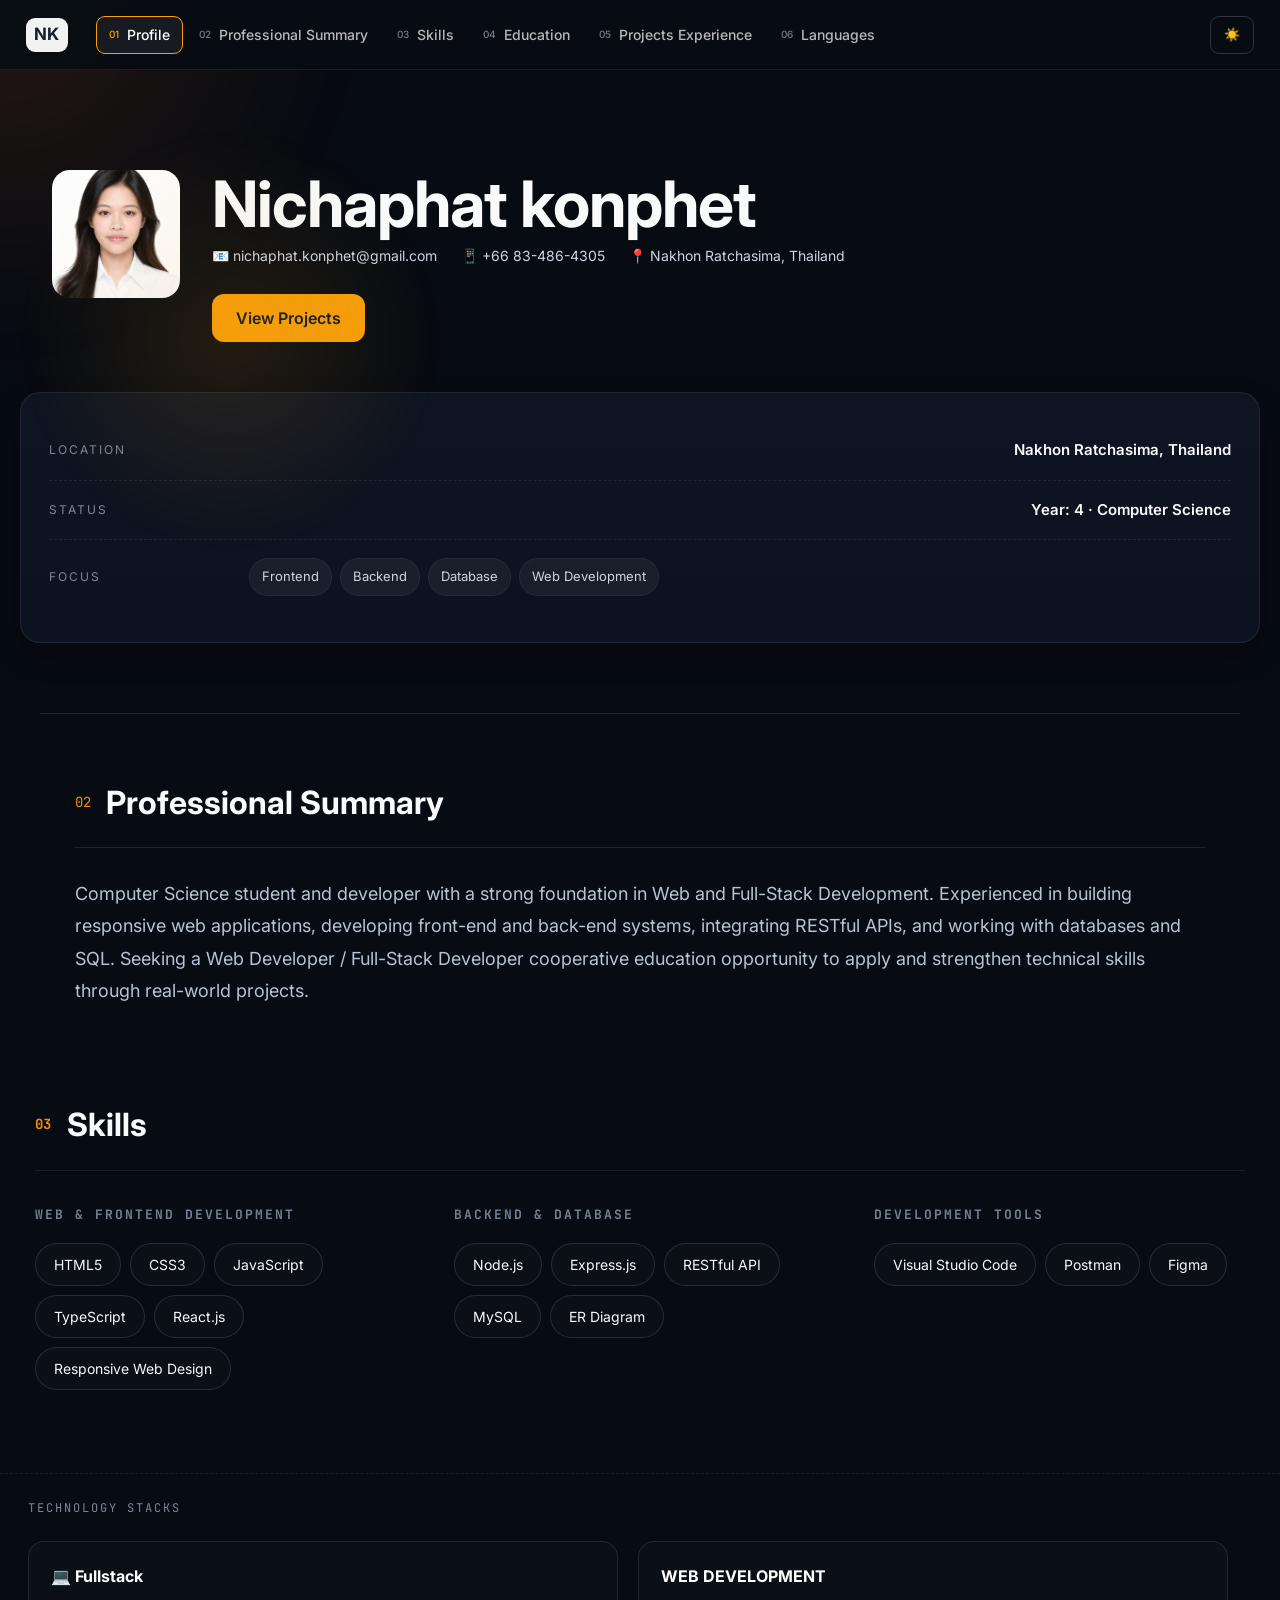
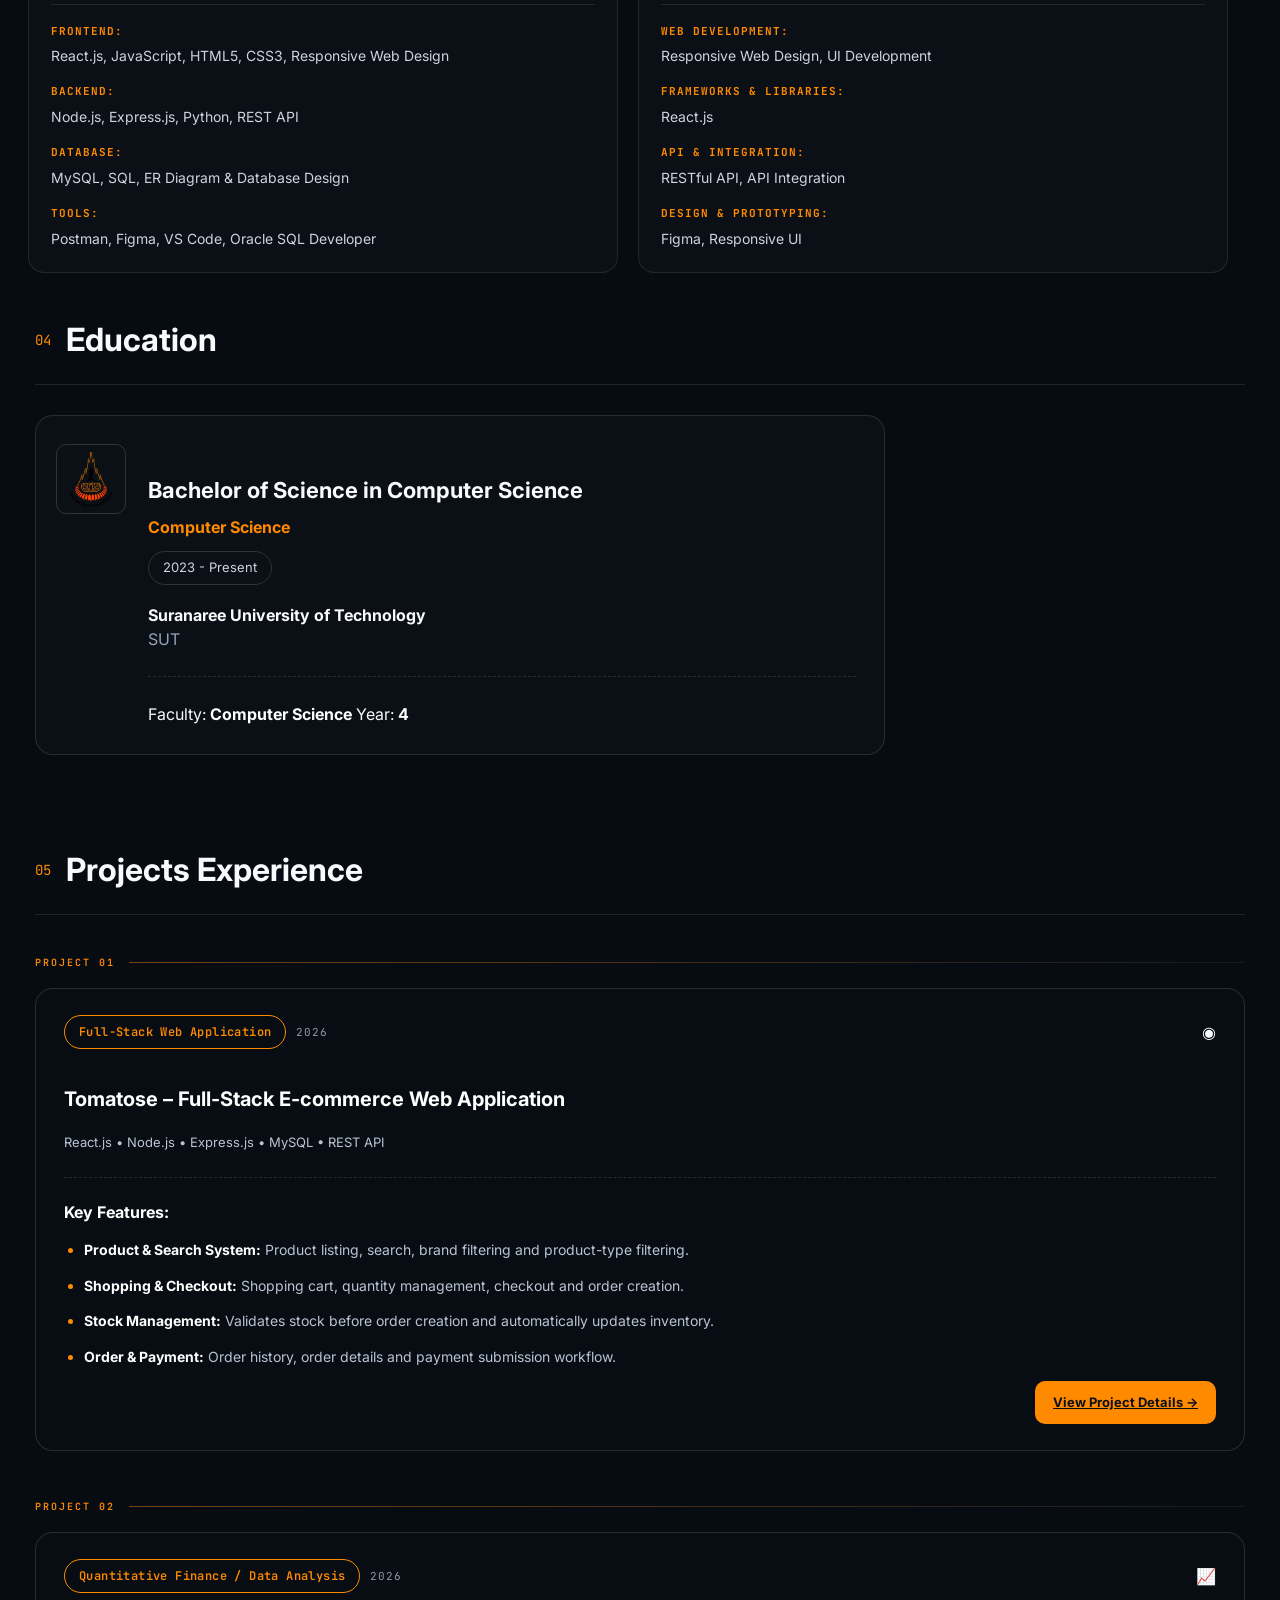
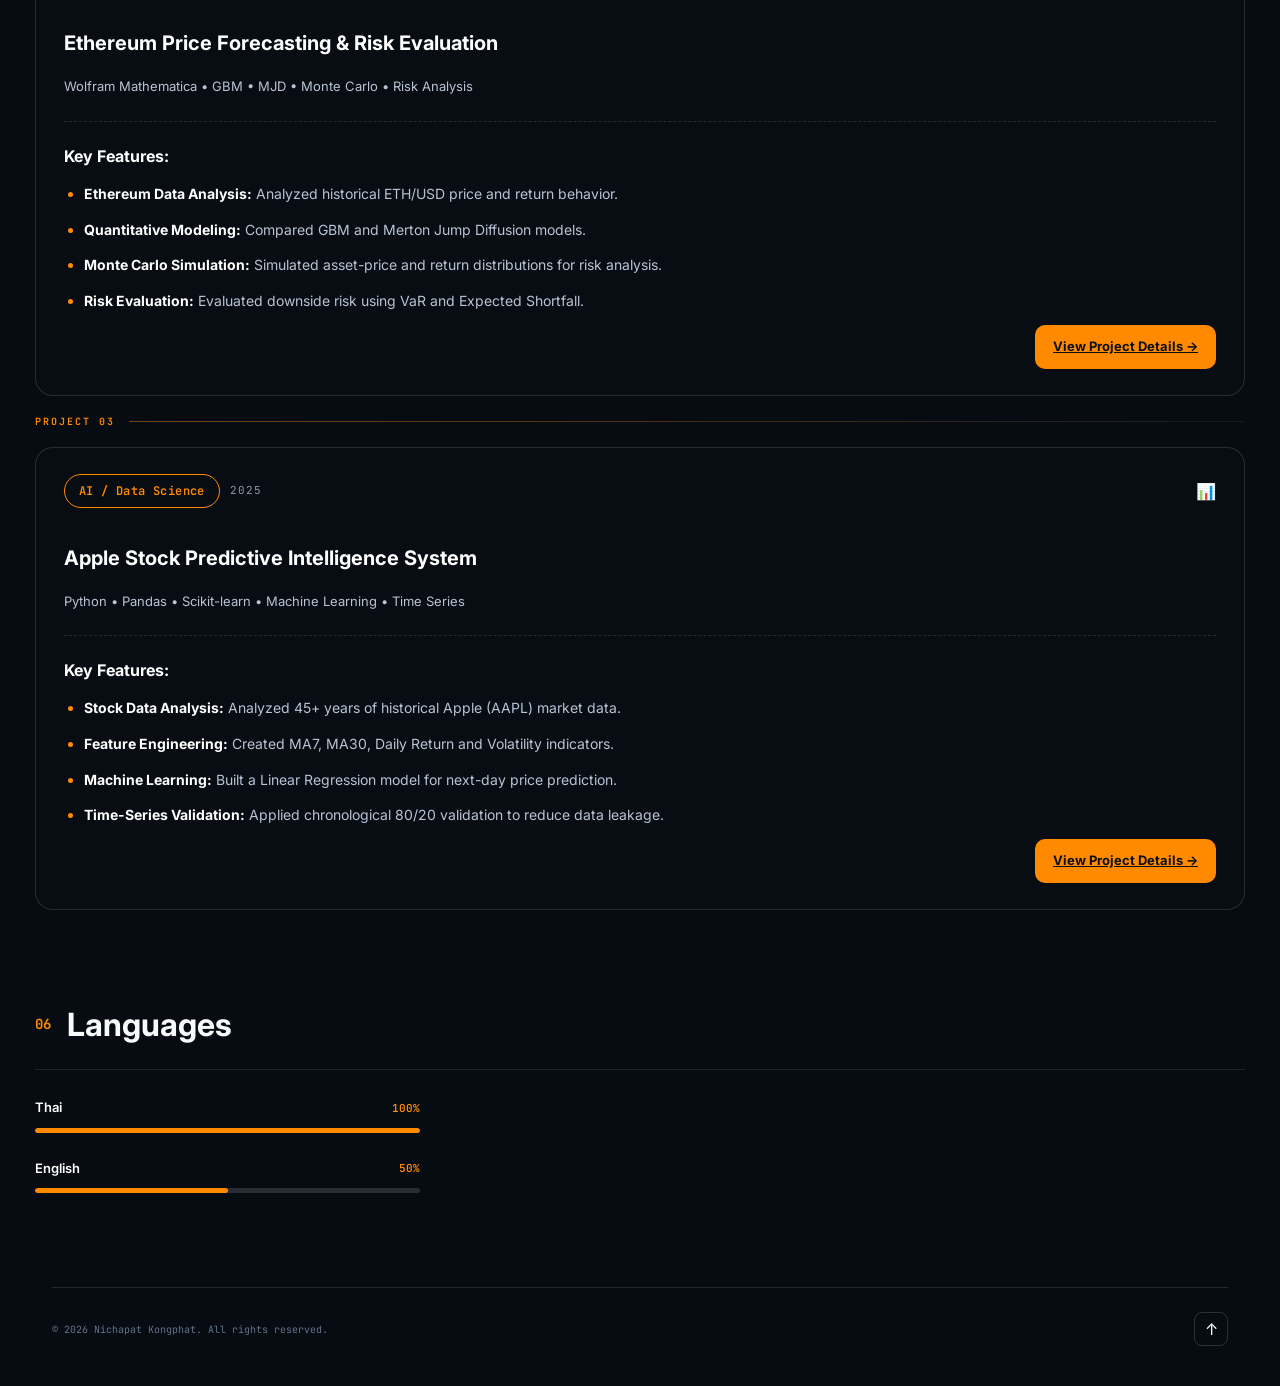
==== commit 3f27f809: "Update file" ====
--- a/index.html
+++ b/index.html
@@ -79,7 +79,6 @@
 
             <div class="hero-content">
                 <h1>Nichaphat konphet</h1>
-                <h2>Full-Stack Developer Intern</h2>
 
                 <div class="contact-row">
                     <span>📧 nichaphat.konphet@gmail.com</span>
@@ -131,19 +130,7 @@
 
     <div class="summary-content">
         <p>
-            Computer Science student with strong skills in full-stack web development
-            using JavaScript, React.js, and Node.js.
-        </p>
-
-        <p>
-            Experienced in building web applications, developing user interfaces,
-            integrating RESTful APIs, and working with databases and SQL.
-        </p>
-
-        <p>
-            Passionate about creating efficient and user-friendly software solutions,
-            and seeking a Full-Stack Developer cooperative education opportunity
-            to gain real-world experience and further develop technical skills.
+            Computer Science student and developer with a strong foundation in Web and Full-Stack Development. Experienced in building responsive web applications, developing front-end and back-end systems, integrating RESTful APIs, and working with databases and SQL. Seeking a Web Developer / Full-Stack Developer cooperative education opportunity to apply and strengthen technical skills through real-world projects.
         </p>
 
     </div>
@@ -168,7 +155,7 @@
         <!-- FRONTEND -->
         <div class="skill-group">
 
-            <h3>FRONTEND</h3>
+            <h3>WEB & FRONTEND DEVELOPMENT</h3>
 
             <div class="skill-tags">
 
@@ -177,7 +164,6 @@
                 <span>JavaScript</span>
                 <span>TypeScript</span>
                 <span>React.js</span>
-                <span>Next.js</span>
                 <span>Responsive Web Design</span>
 
             </div>
@@ -189,7 +175,7 @@
         <!-- BACKEND -->
         <div class="skill-group">
 
-            <h3>BACKEND & SYSTEMS</h3>
+            <h3>BACKEND & DATABASE</h3>
 
             <div class="skill-tags">
 
@@ -209,7 +195,7 @@
         <!-- TOOLS -->
         <div class="skill-group">
 
-            <h3>TOOLS & DEVELOPMENT</h3>
+            <h3>DEVELOPMENT TOOLS</h3>
 
             <div class="skill-tags">
 
@@ -263,23 +249,20 @@
 
         <!-- Card 2 -->
         <div class="tech-card">
-            <h3>📊 Data Science & AI</h3>
+            <h3>WEB DEVELOPMENT</h3>
             <div class="tech-line"></div>
 
-            <h4>LANGUAGE:</h4>
-            <p>Python</p>
-
-            <h4>ML LIBRARIES:</h4>
-            <p>Pandas, NumPy</p>
-
-            <h4>MODELING & ANALYSIS:</h4>
-            <p>Linear Regression,
-    Time-Series Analysis</p>
-
-            <h4>TOOLS & TECHNOLOGIES:</h4>
-            <p>Anaconda,
-    Wolfram Mathematica,
-    Wolfram Cloud</p>
+            <h4>WEB DEVELOPMENT:</h4>
+            <p>Responsive Web Design, UI Development</p>
+
+            <h4>FRAMEWORKS & LIBRARIES:</h4>
+            <p>React.js</p>
+
+            <h4>API & INTEGRATION:</h4>
+            <p>RESTful API, API Integration</p>
+
+            <h4>DESIGN & PROTOTYPING:</h4>
+            <p>Figma, Responsive UI</p>
 
         </div>
 
